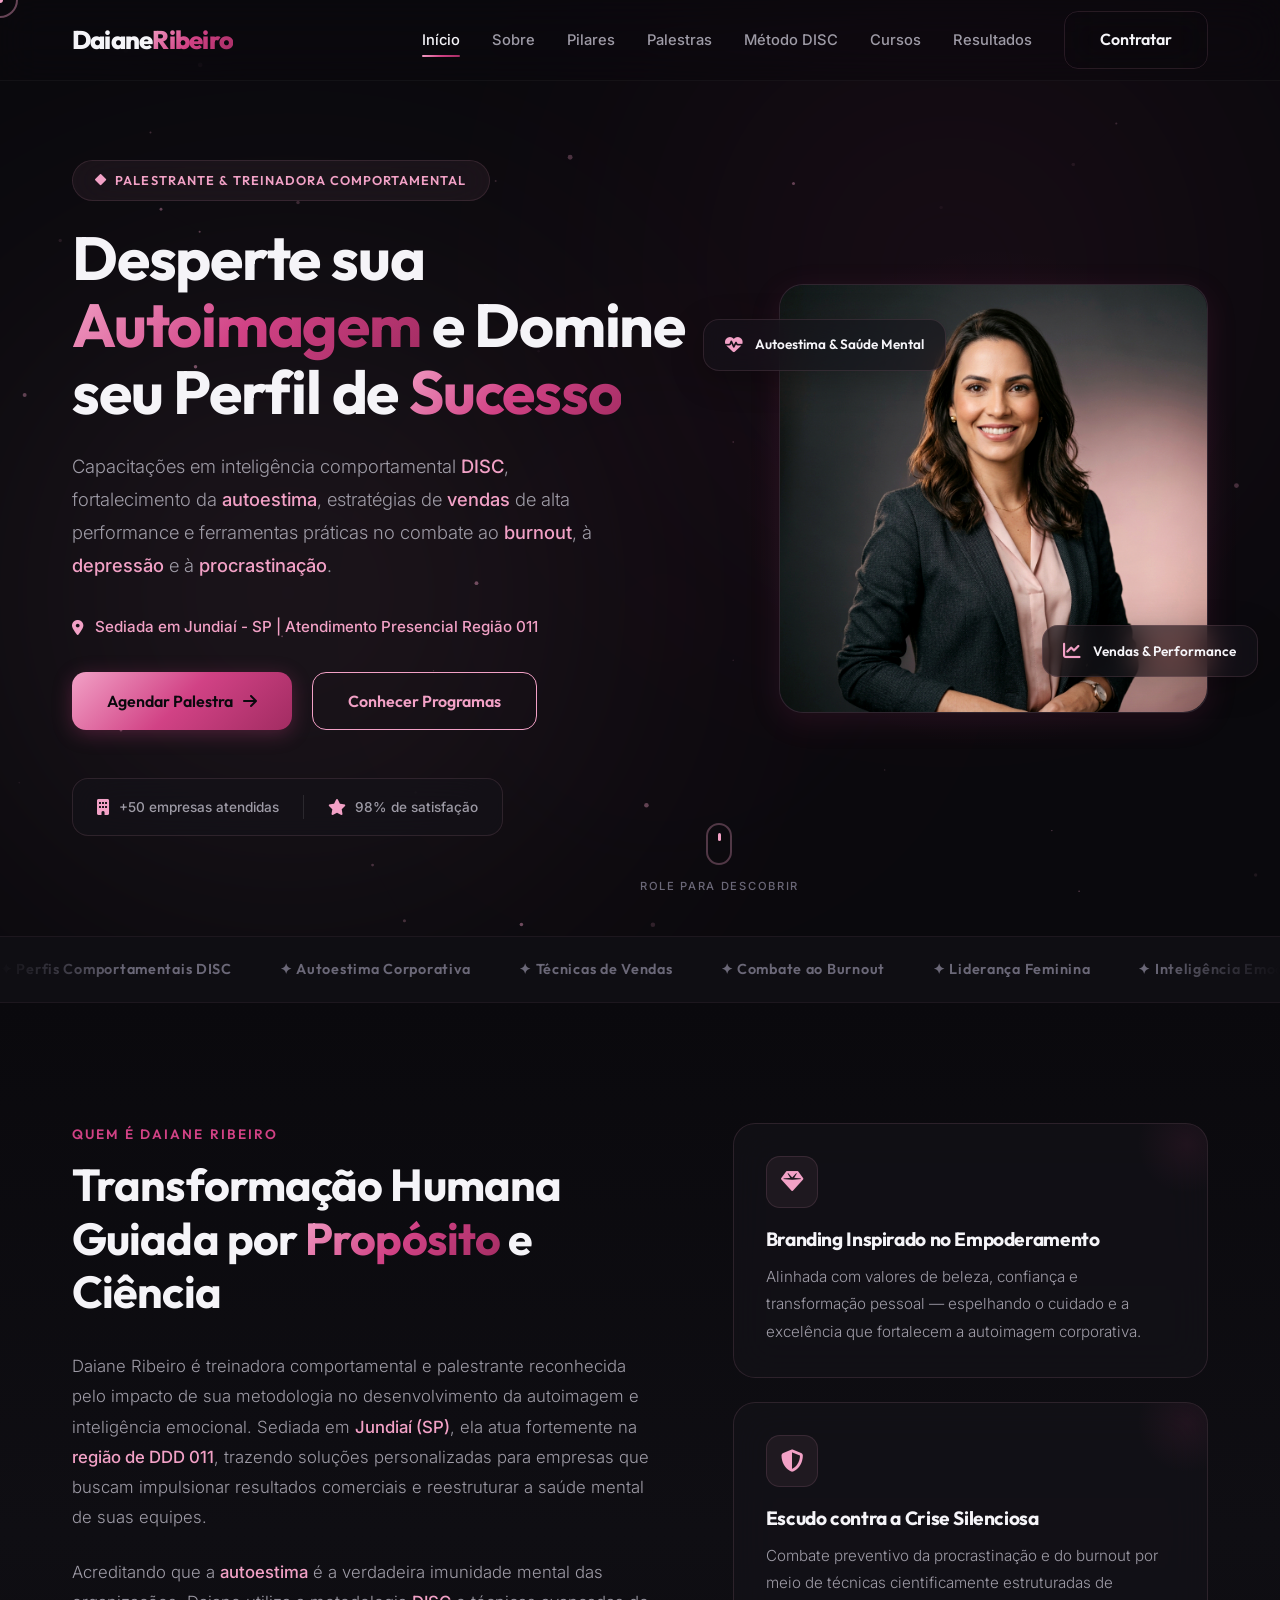
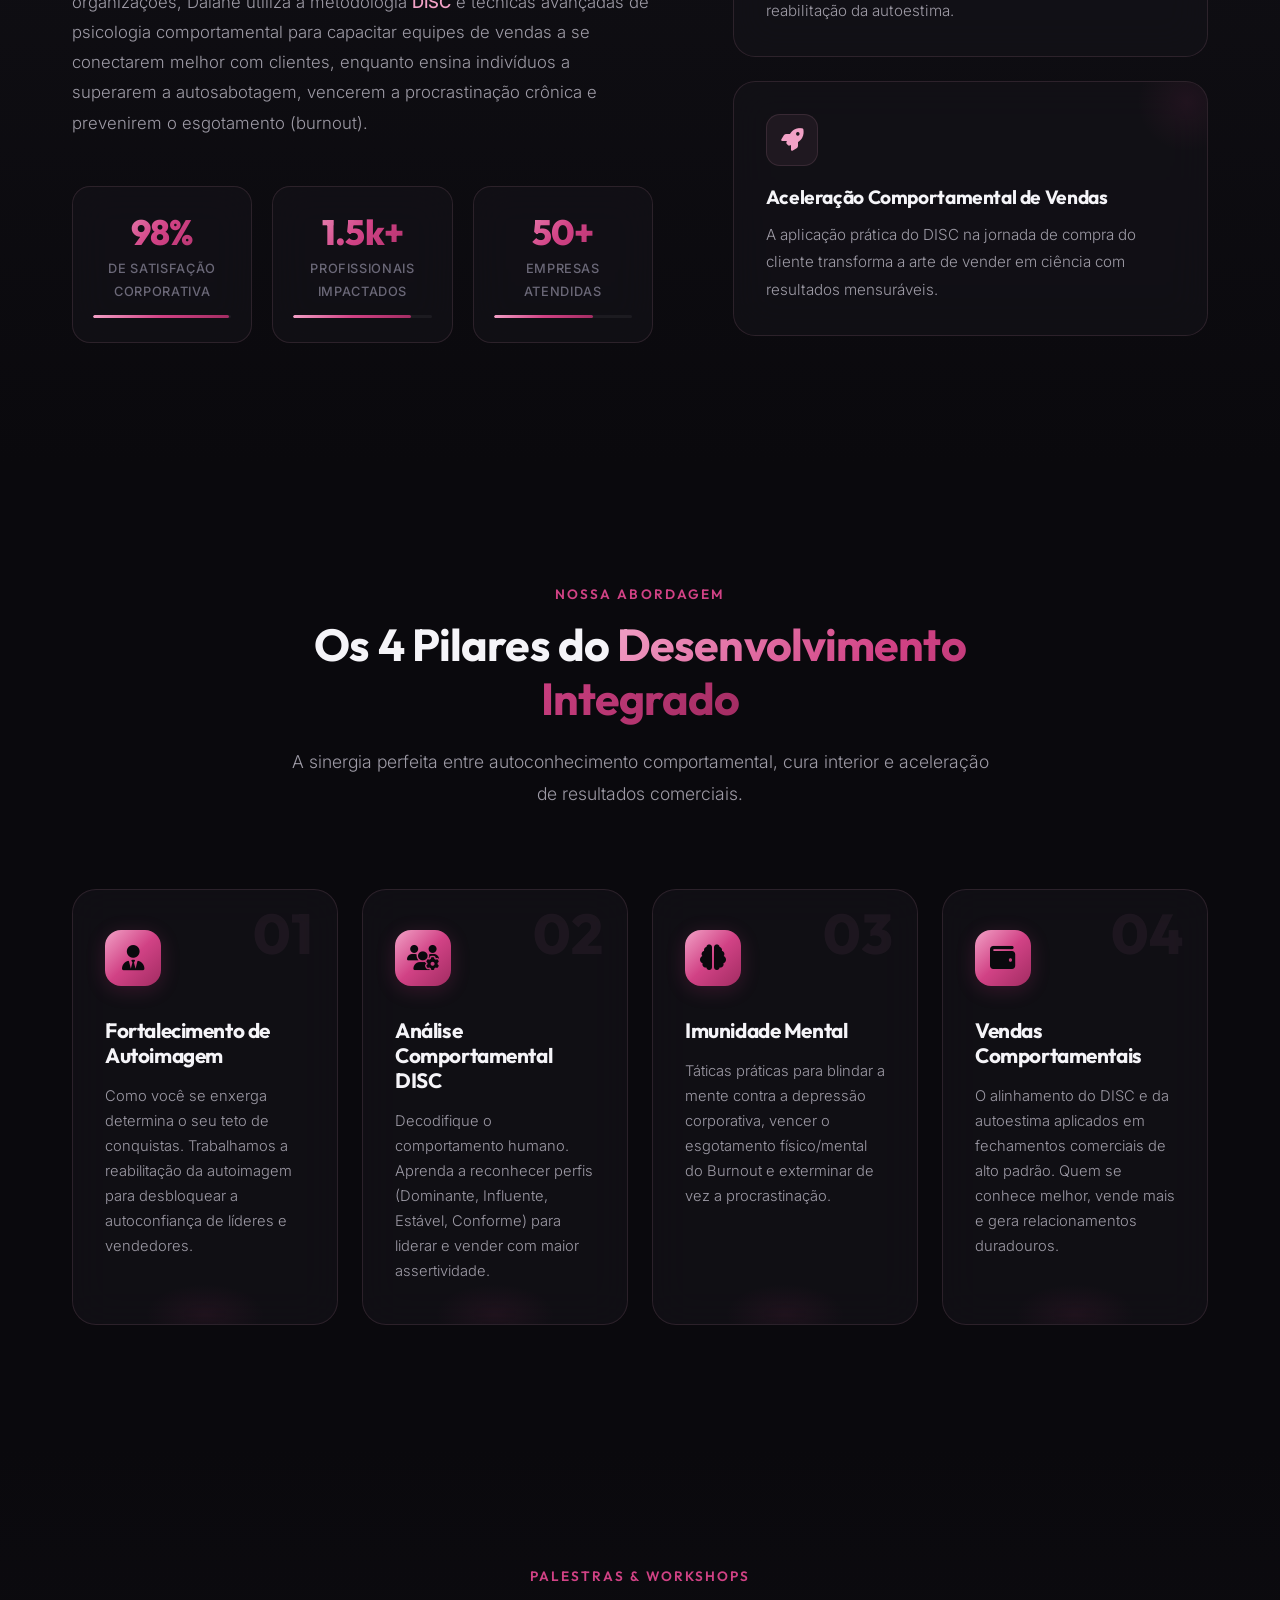
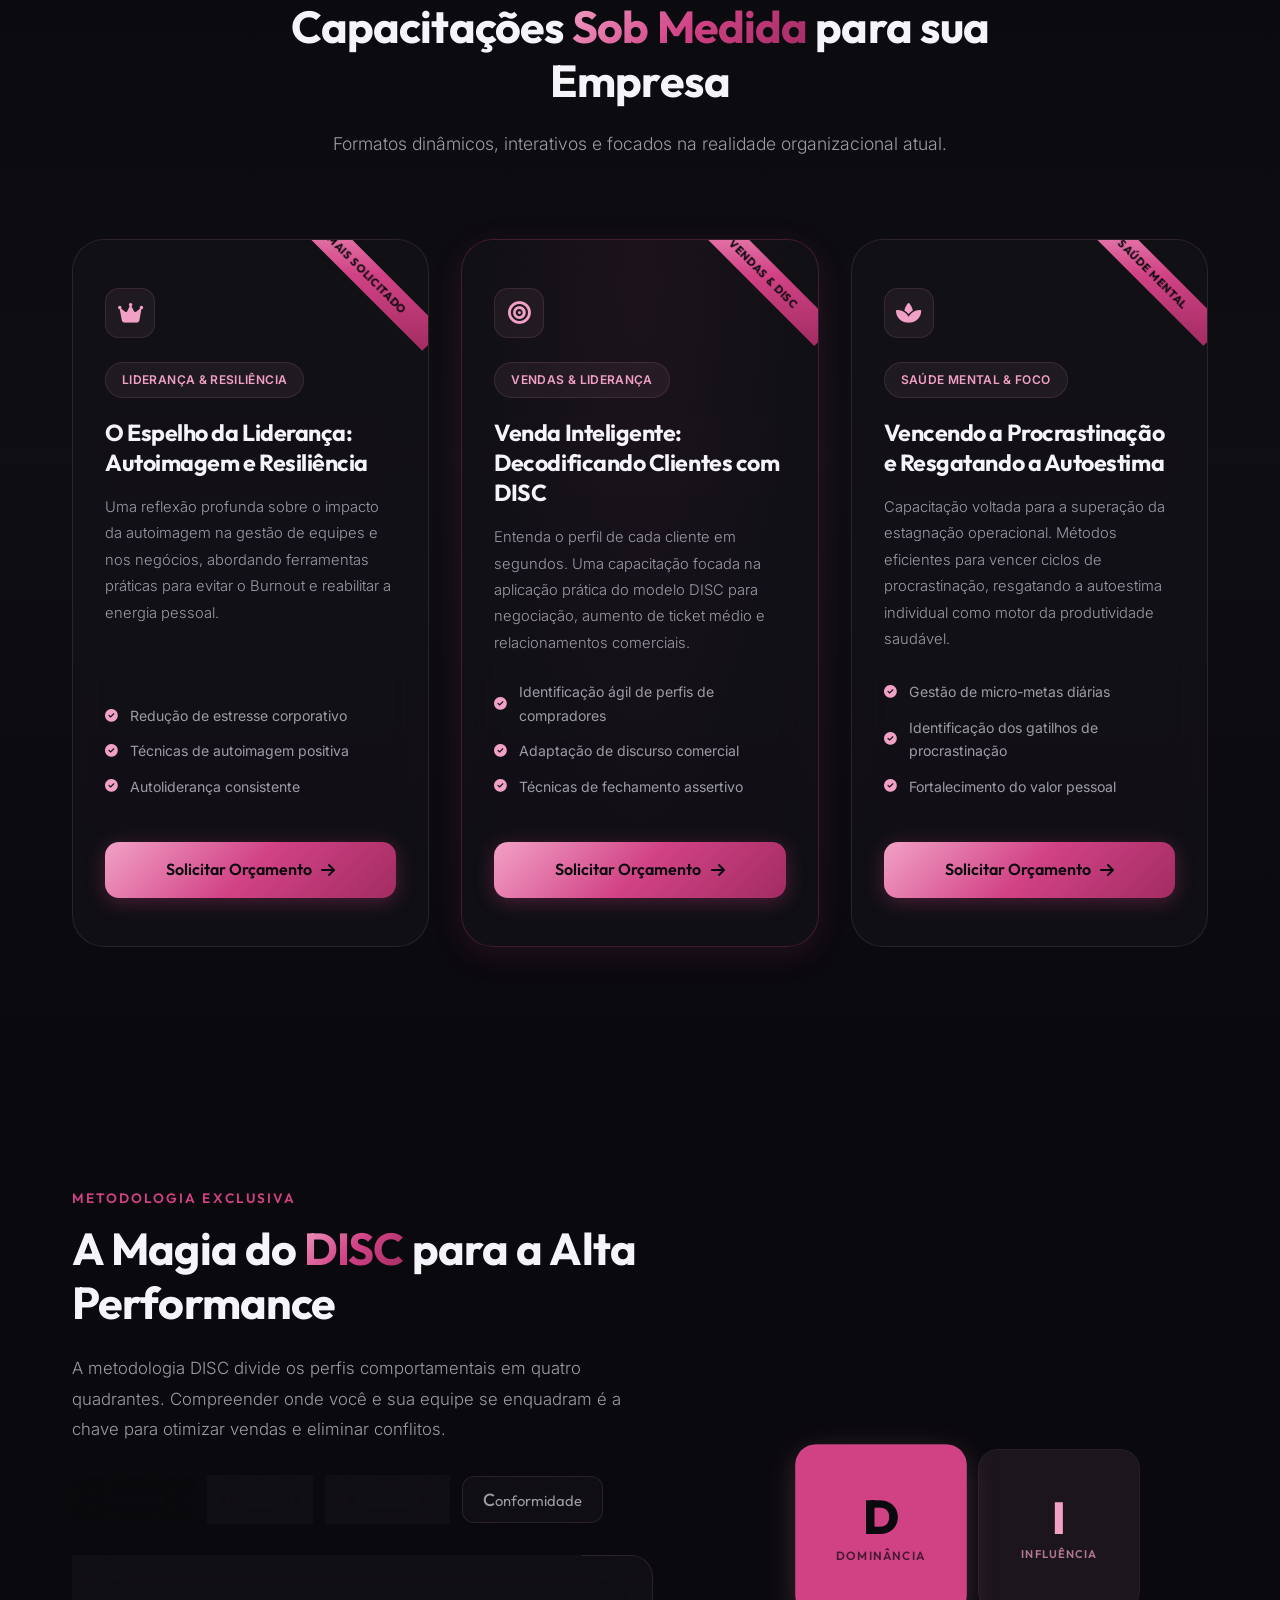
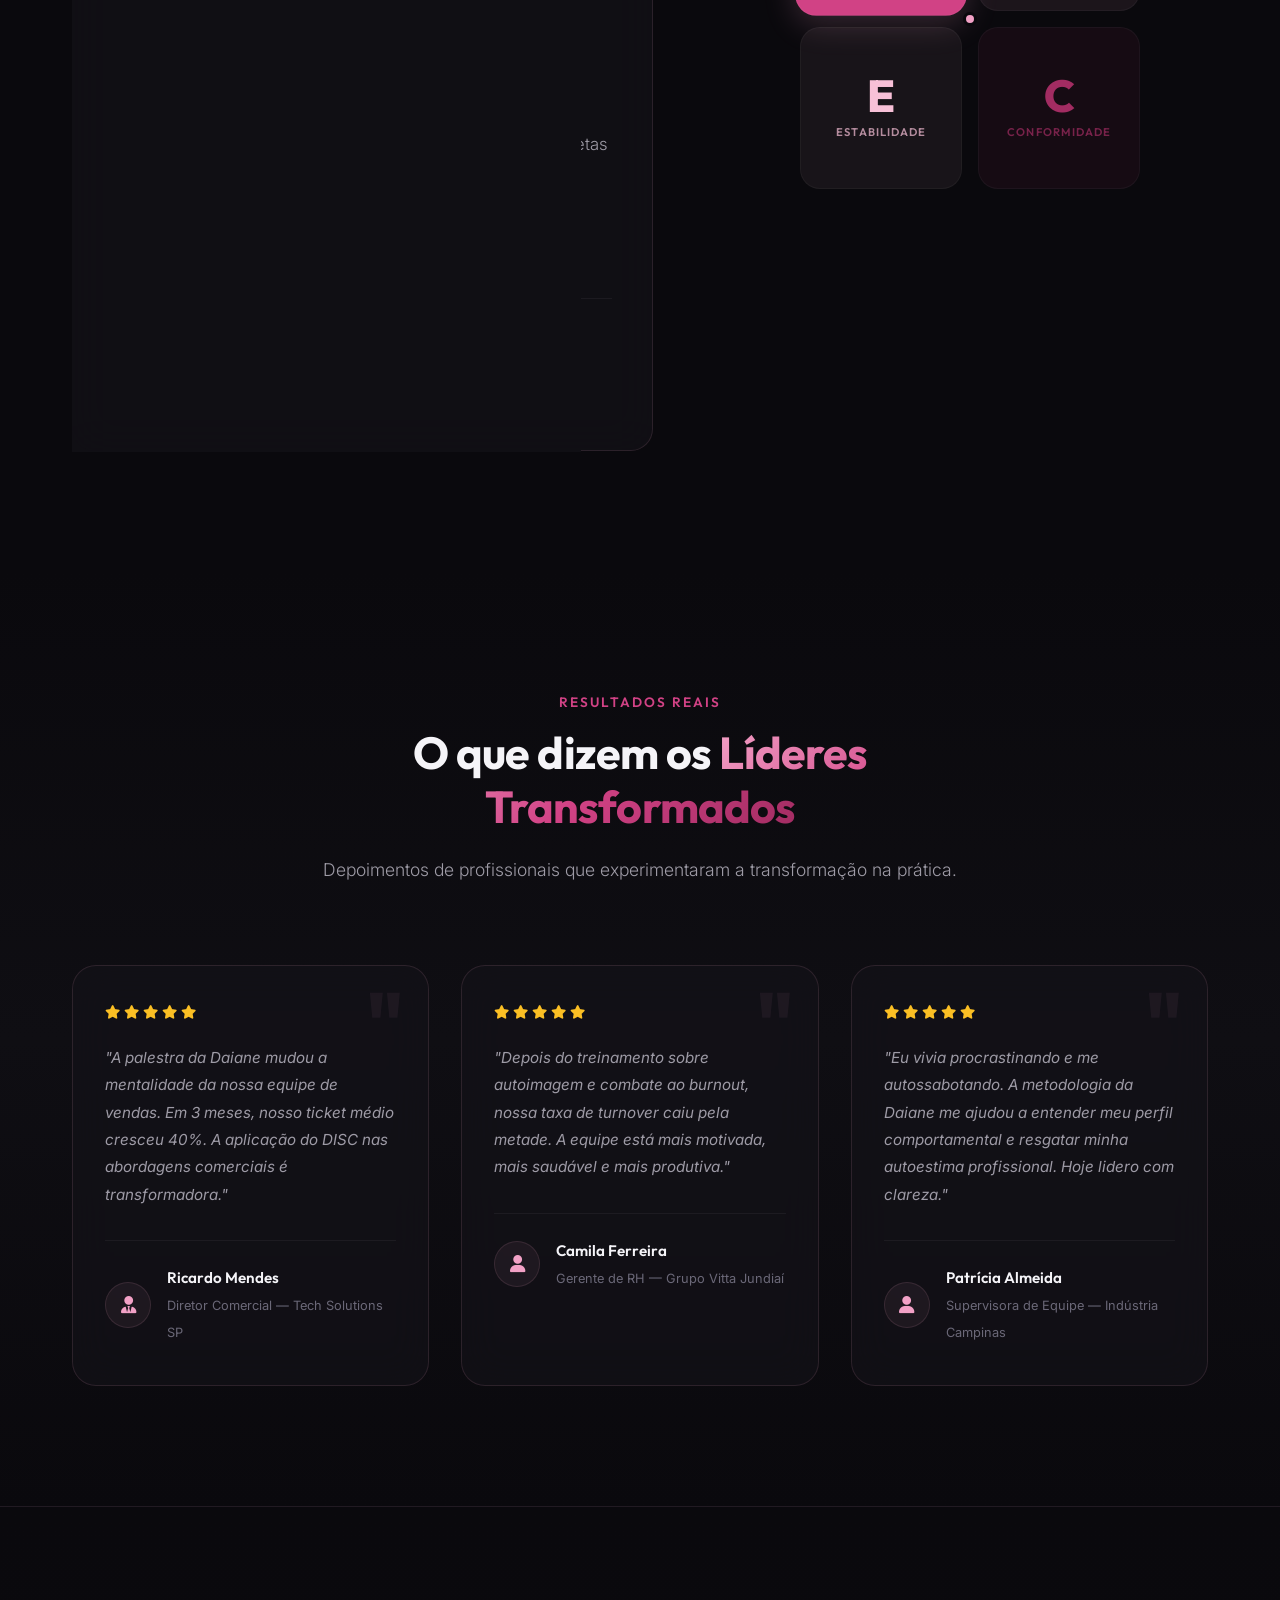
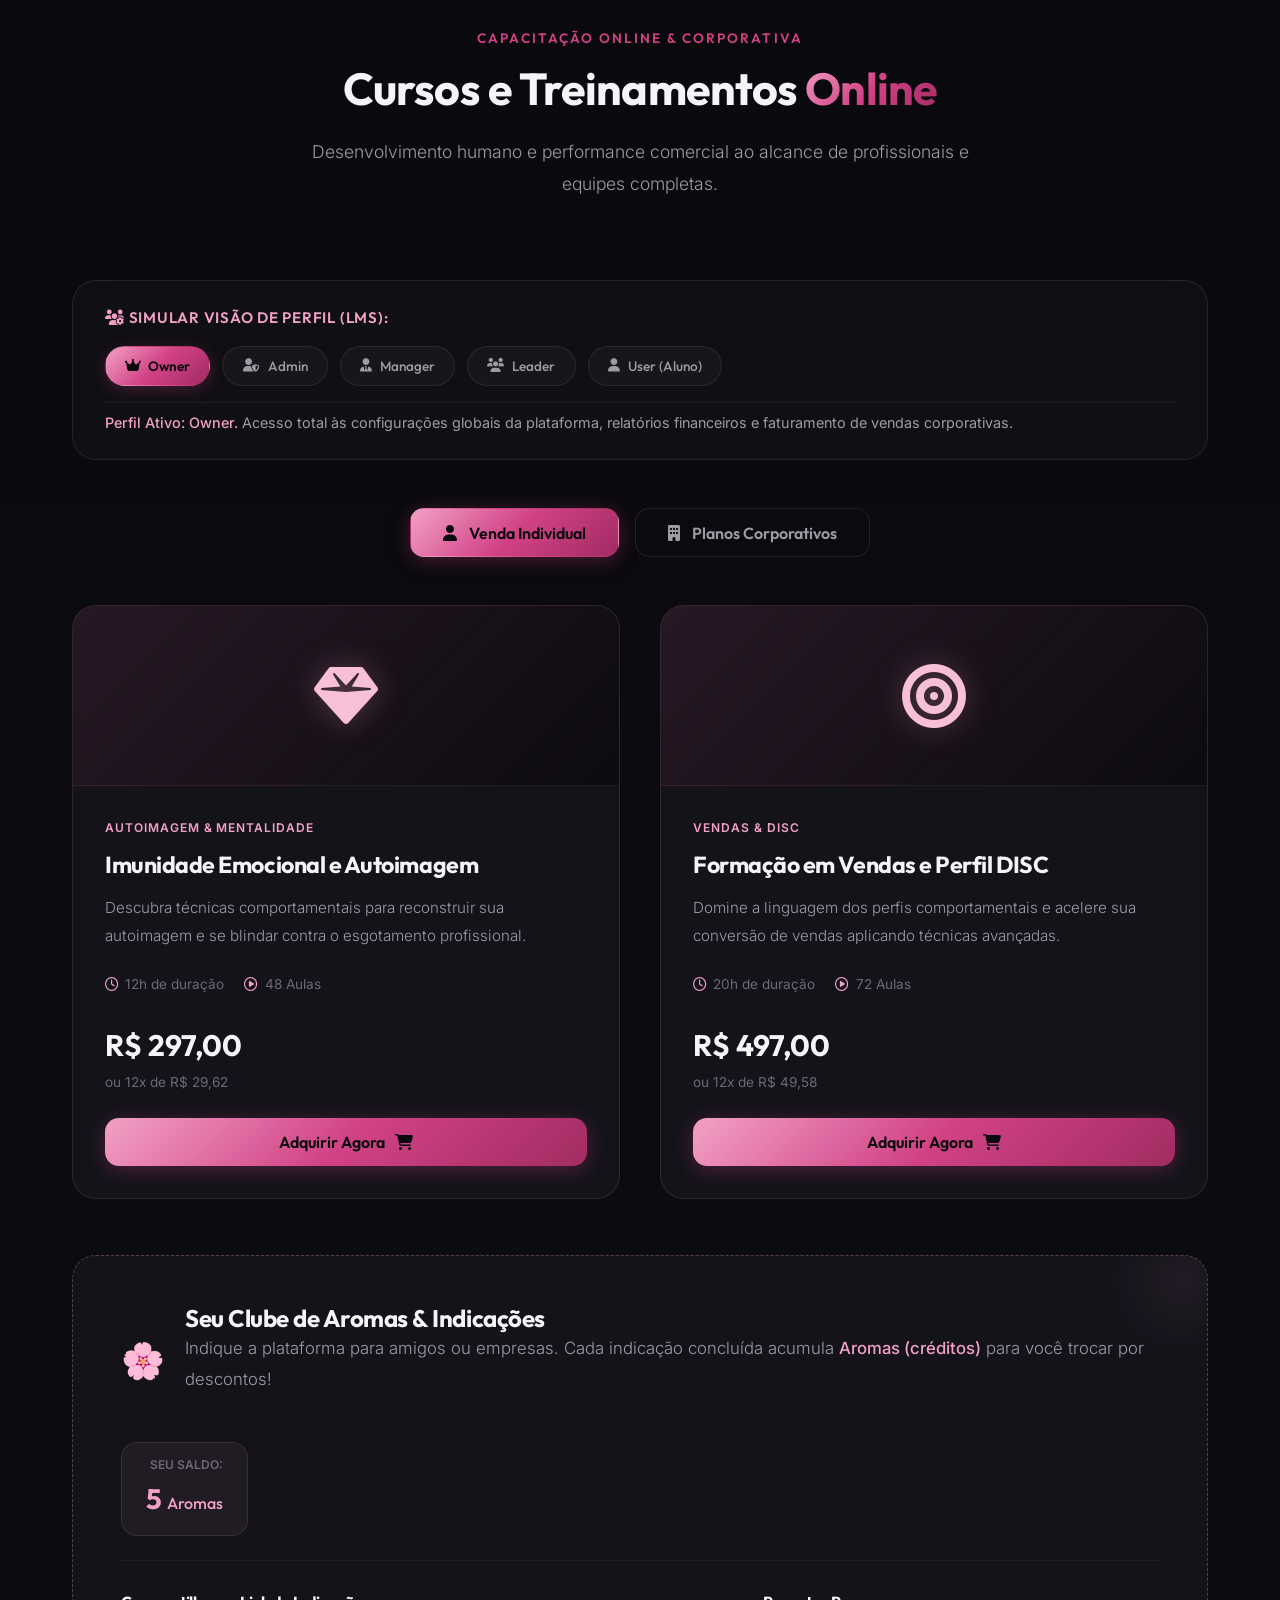
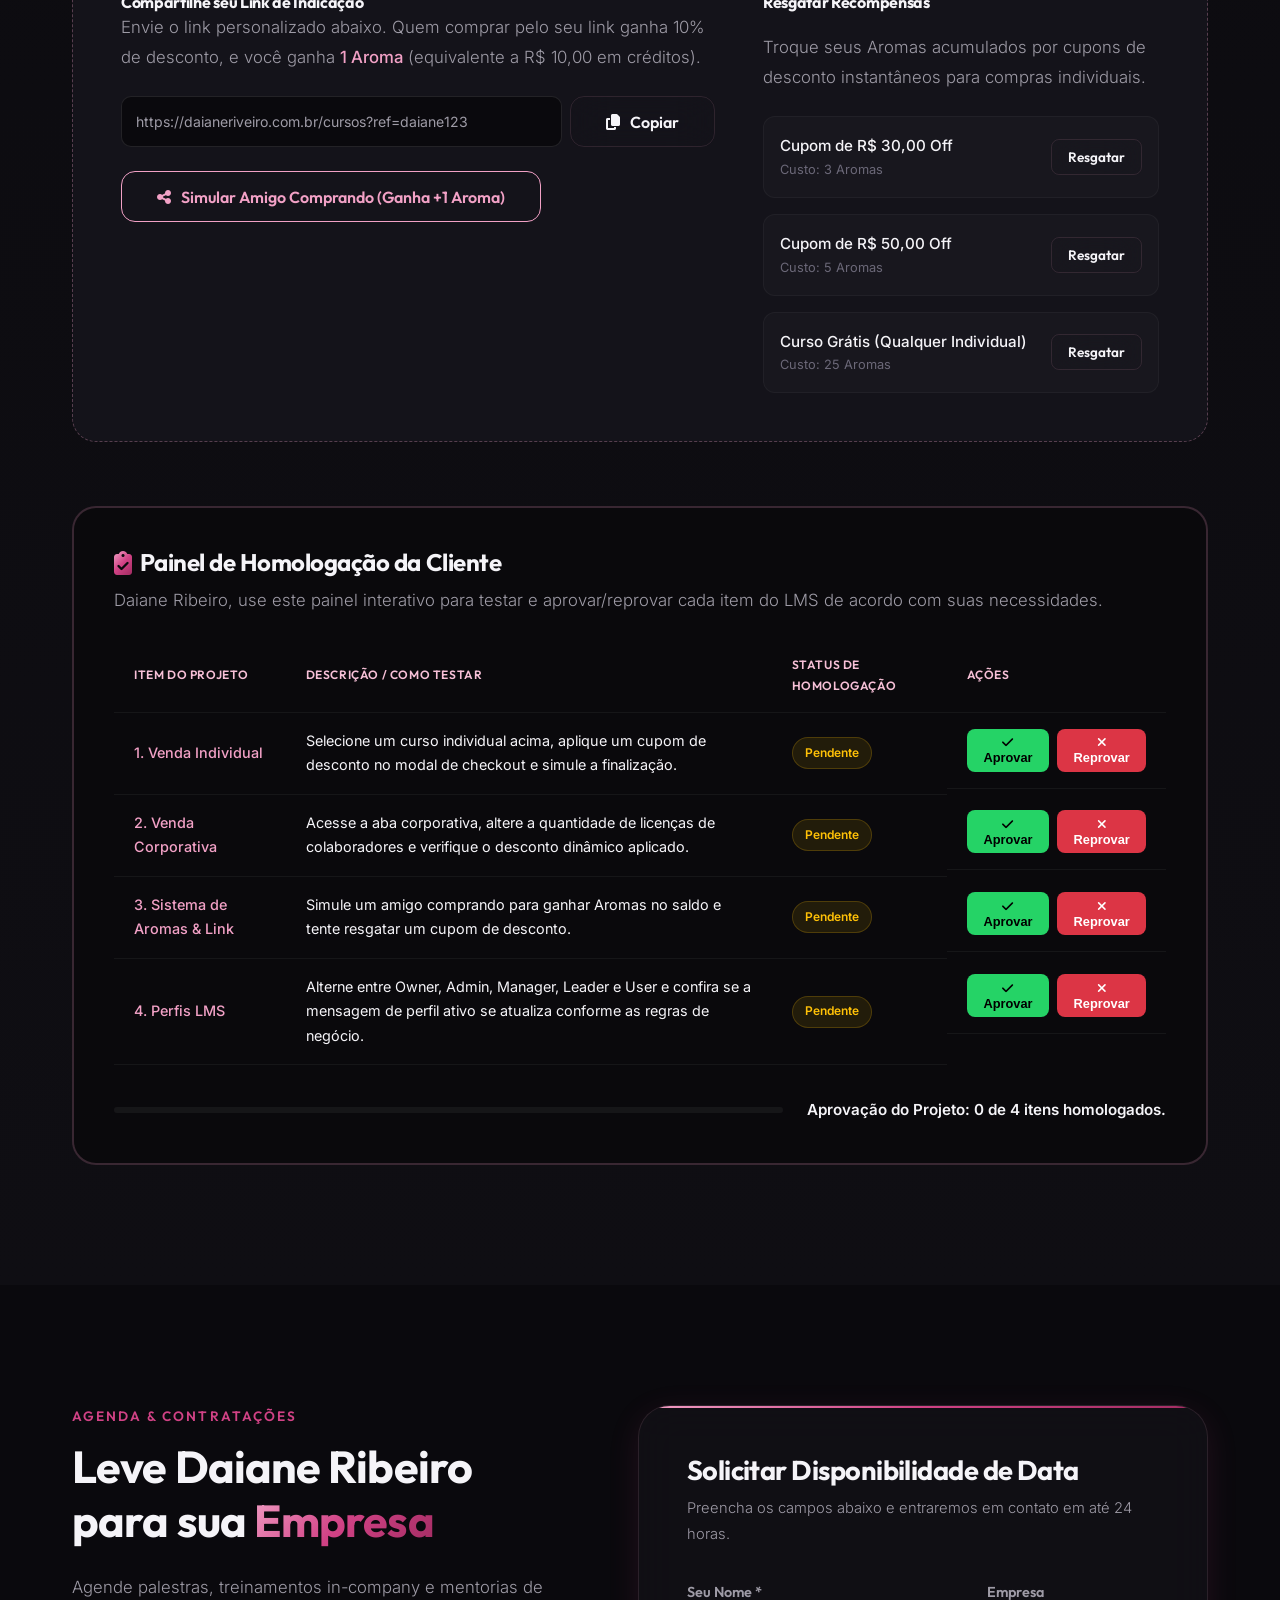
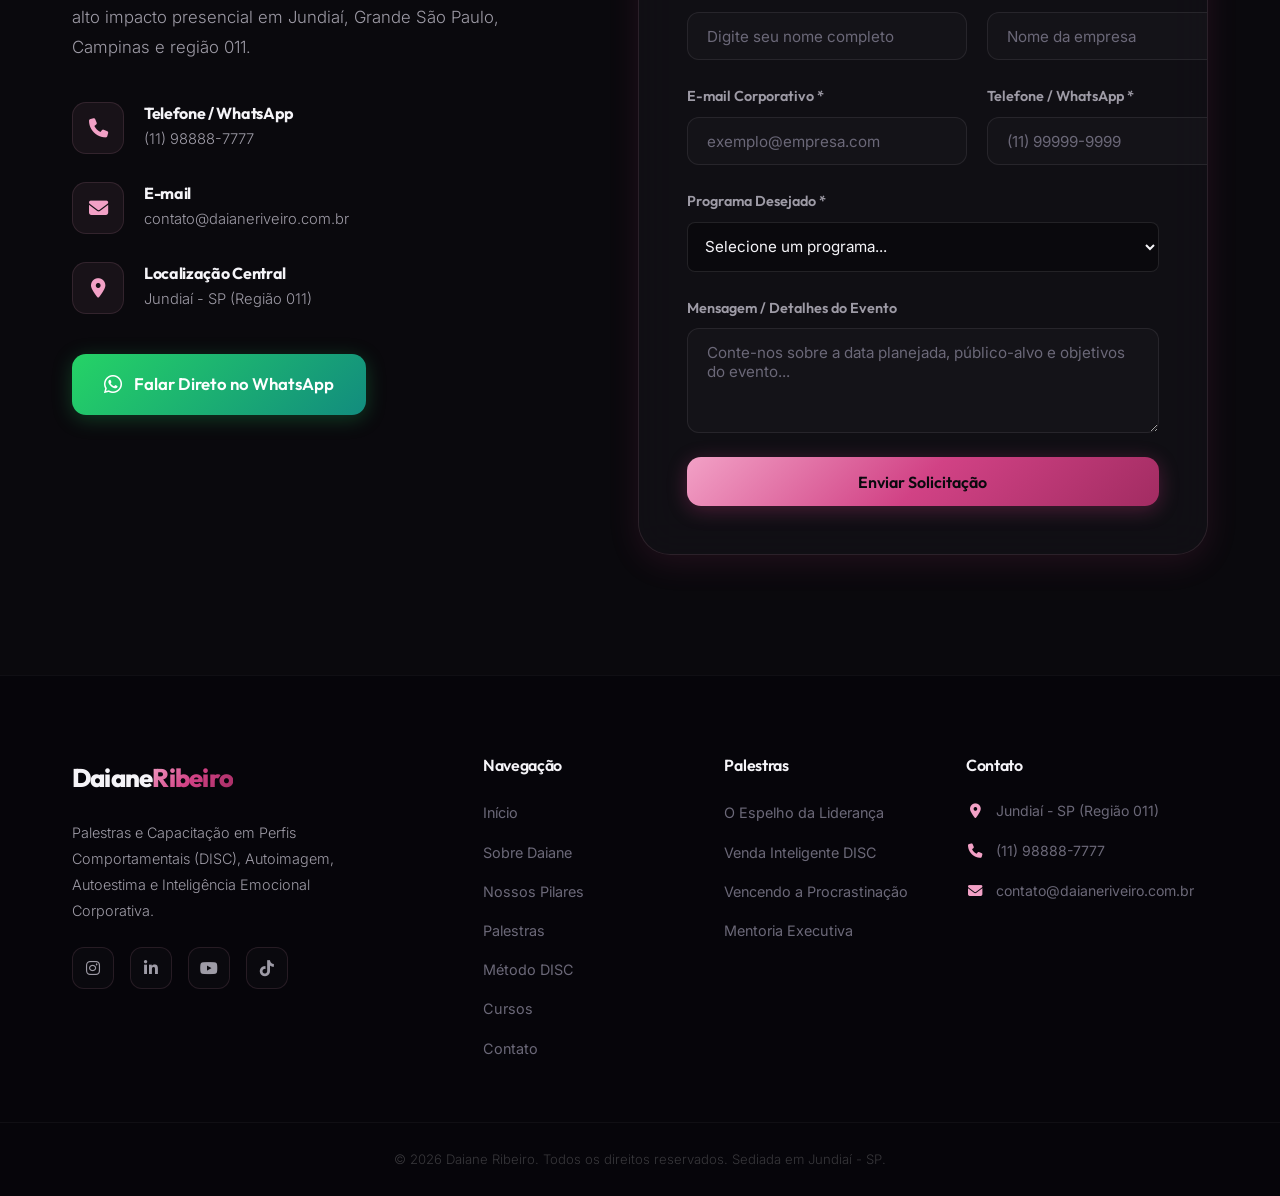
==== cursos/index.html @ fc137966 "[IA] feat: expor página de cursos na rota /cursos duplicando assets de renderização O quê: Criação d" ====
<!DOCTYPE html>
<html lang="pt-BR">
<head>
    <meta charset="UTF-8">
    <meta name="viewport" content="width=device-width, initial-scale=1.0">
    <title>Daiane Ribeiro | Palestras Corporativas, DISC & Desenvolvimento Humano</title>
    <meta name="description" content="Daiane Ribeiro — Palestrante e Treinadora Comportamental em Jundiaí (SP). Especialista em perfis DISC, autoimagem corporativa, técnicas de vendas e prevenção de Burnout. Região 011.">
    <meta name="keywords" content="palestrante corporativa, DISC, autoimagem, autoestima, burnout, vendas, Jundiaí, treinamento comportamental">
    <meta name="author" content="Daiane Ribeiro">
    <meta property="og:title" content="Daiane Ribeiro | Palestras Corporativas & Desenvolvimento Humano">
    <meta property="og:description" content="Transforme equipes com inteligência comportamental DISC, fortalecimento da autoimagem e estratégias contra Burnout.">
    <meta property="og:type" content="website">
    <meta property="og:image" content="palestrante_foto.png">
    <!-- Favicon -->
    <link rel="icon" type="image/svg+xml" href="data:image/svg+xml,<svg xmlns='http://www.w3.org/2000/svg' viewBox='0 0 100 100'><text y='.9em' font-size='90'>💎</text></svg>">
    <!-- Google Fonts -->
    <link rel="preconnect" href="https://fonts.googleapis.com">
    <link rel="preconnect" href="https://fonts.gstatic.com" crossorigin>
    <link href="https://fonts.googleapis.com/css2?family=Inter:wght@300;400;500;600&family=Outfit:wght@400;500;600;700;800&display=swap" rel="stylesheet">
    <!-- FontAwesome para ícones -->
    <link rel="stylesheet" href="https://cdnjs.cloudflare.com/ajax/libs/font-awesome/6.4.0/css/all.min.css">
    <link rel="stylesheet" href="style.css">
    <script src="script.js" defer></script>
</head>
<body>
    <!-- Cursor personalizado -->
    <div class="custom-cursor" id="customCursor"></div>
    <div class="custom-cursor-dot" id="customCursorDot"></div>

    <!-- Loader Elegante -->
    <div class="page-loader" id="pageLoader">
        <div class="loader-content">
            <div class="loader-logo">Daiane<span>Ribeiro</span></div>
            <div class="loader-bar"><div class="loader-bar-fill"></div></div>
        </div>
    </div>

    <!-- Barra de Navegação -->
    <header class="header" id="siteHeader">
        <div class="container nav-container">
            <a href="#" class="logo" aria-label="Página inicial">
                Daiane<span>Ribeiro</span>
            </a>
            <button class="mobile-nav-toggle" aria-label="Abrir menu" aria-expanded="false" id="navToggle">
                <span class="hamburger-line"></span>
                <span class="hamburger-line"></span>
                <span class="hamburger-line"></span>
            </button>
            <nav class="nav-menu" id="navMenu" aria-label="Navegação principal">
                <ul>
                    <li><a href="#inicio" class="nav-link active">Início</a></li>
                    <li><a href="#sobre" class="nav-link">Sobre</a></li>
                    <li><a href="#pilares" class="nav-link">Pilares</a></li>
                    <li><a href="#palestras" class="nav-link">Palestras</a></li>
                    <li><a href="#disc" class="nav-link">Método DISC</a></li>
                    <li><a href="#cursos" class="nav-link">Cursos</a></li>
                    <li><a href="#depoimentos" class="nav-link">Resultados</a></li>
                    <li><a href="#contato" class="btn btn-secondary nav-btn">Contratar</a></li>
                </ul>
            </nav>
        </div>
        <!-- Barra de progresso de scroll -->
        <div class="scroll-progress" id="scrollProgress"></div>
    </header>

    <main>
        <!-- Hero Section -->
        <section id="inicio" class="hero">
            <div class="container hero-container">
                <div class="hero-content" data-reveal="left">
                    <span class="badge">
                        <i class="fa-solid fa-diamond"></i>
                        Palestrante & Treinadora Comportamental
                    </span>
                    <h1>Desperte sua <span class="text-gradient">Autoimagem</span> e Domine seu Perfil de <span class="text-gradient">Sucesso</span></h1>
                    <p class="hero-description">
                        Capacitações em inteligência comportamental <strong>DISC</strong>, fortalecimento da <strong>autoestima</strong>, estratégias de <strong>vendas</strong> de alta performance e ferramentas práticas no combate ao <strong>burnout</strong>, à <strong>depressão</strong> e à <strong>procrastinação</strong>.
                    </p>
                    <div class="hero-location">
                        <i class="fa-solid fa-location-dot"></i>
                        <span>Sediada em Jundiaí - SP | Atendimento Presencial Região 011</span>
                    </div>
                    <div class="hero-actions">
                        <a href="#contato" class="btn btn-primary" id="heroCta">
                            <span>Agendar Palestra</span>
                            <i class="fa-solid fa-arrow-right"></i>
                        </a>
                        <a href="#palestras" class="btn btn-outline">Conhecer Programas</a>
                    </div>
                    <!-- Indicadores de credibilidade -->
                    <div class="hero-trust">
                        <div class="trust-item">
                            <i class="fa-solid fa-building"></i>
                            <span>+50 empresas atendidas</span>
                        </div>
                        <div class="trust-divider"></div>
                        <div class="trust-item">
                            <i class="fa-solid fa-star"></i>
                            <span>98% de satisfação</span>
                        </div>
                    </div>
                </div>
                <div class="hero-image-container" data-reveal="right">
                    <div class="image-wrapper">
                        <img src="palestrante_foto.png" alt="Daiane Ribeiro - Palestrante Profissional e Treinadora Comportamental" class="hero-img" width="500" height="500">
                        <div class="image-glow"></div>
                        <div class="floating-badge badge-top">
                            <i class="fa-solid fa-heart-pulse"></i>
                            <span>Autoestima & Saúde Mental</span>
                        </div>
                        <div class="floating-badge badge-bottom">
                            <i class="fa-solid fa-chart-line"></i>
                            <span>Vendas & Performance</span>
                        </div>
                    </div>
                </div>
            </div>
            <!-- Formas de fundo decorativas -->
            <div class="hero-bg-shapes" aria-hidden="true">
                <div class="shape shape-1"></div>
                <div class="shape shape-2"></div>
                <div class="shape shape-3"></div>
            </div>
            <!-- Partículas flutuantes -->
            <canvas id="heroParticles" class="hero-particles" aria-hidden="true"></canvas>
            <!-- Indicador de scroll -->
            <div class="scroll-indicator" aria-hidden="true">
                <div class="scroll-mouse">
                    <div class="scroll-wheel"></div>
                </div>
                <span>Role para descobrir</span>
            </div>
        </section>

        <!-- Barra de Marcas / Social Proof -->
        <section class="trust-bar" aria-label="Áreas de atuação">
            <div class="trust-bar-inner">
                <div class="trust-marquee">
                    <span>✦ Perfis Comportamentais DISC</span>
                    <span>✦ Autoestima Corporativa</span>
                    <span>✦ Técnicas de Vendas</span>
                    <span>✦ Combate ao Burnout</span>
                    <span>✦ Liderança Feminina</span>
                    <span>✦ Inteligência Emocional</span>
                    <span>✦ Prevenção da Procrastinação</span>
                    <span>✦ Desenvolvimento Humano</span>
                    <span>✦ Perfis Comportamentais DISC</span>
                    <span>✦ Autoestima Corporativa</span>
                    <span>✦ Técnicas de Vendas</span>
                    <span>✦ Combate ao Burnout</span>
                    <span>✦ Liderança Feminina</span>
                    <span>✦ Inteligência Emocional</span>
                    <span>✦ Prevenção da Procrastinação</span>
                    <span>✦ Desenvolvimento Humano</span>
                </div>
            </div>
        </section>

        <!-- Seção Sobre Daiane Ribeiro -->
        <section id="sobre" class="about">
            <div class="container about-container">
                <div class="about-info" data-reveal="left">
                    <span class="section-subtitle">Quem é Daiane Ribeiro</span>
                    <h2>Transformação Humana Guiada por <span class="text-gradient">Propósito</span> e Ciência</h2>
                    <p>
                        Daiane Ribeiro é treinadora comportamental e palestrante reconhecida pelo impacto de sua metodologia no desenvolvimento da autoimagem e inteligência emocional. Sediada em <strong>Jundiaí (SP)</strong>, ela atua fortemente na <strong>região de DDD 011</strong>, trazendo soluções personalizadas para empresas que buscam impulsionar resultados comerciais e reestruturar a saúde mental de suas equipes.
                    </p>
                    <p>
                        Acreditando que a <strong>autoestima</strong> é a verdadeira imunidade mental das organizações, Daiane utiliza a metodologia <strong>DISC</strong> e técnicas avançadas de psicologia comportamental para capacitar equipes de vendas a se conectarem melhor com clientes, enquanto ensina indivíduos a superarem a autosabotagem, vencerem a procrastinação crônica e prevenirem o esgotamento (burnout).
                    </p>
                    <div class="about-stats">
                        <div class="stat-card" data-reveal="up">
                            <h3 class="stat-number" data-target="98">0</h3>
                            <p class="stat-label">De Satisfação Corporativa</p>
                            <div class="stat-bar"><div class="stat-bar-fill" style="--fill-width: 98%"></div></div>
                        </div>
                        <div class="stat-card" data-reveal="up">
                            <h3 class="stat-number" data-target="1500">0</h3>
                            <p class="stat-label">Profissionais Impactados</p>
                            <div class="stat-bar"><div class="stat-bar-fill" style="--fill-width: 85%"></div></div>
                        </div>
                        <div class="stat-card" data-reveal="up">
                            <h3 class="stat-number" data-target="50">0</h3>
                            <p class="stat-label">Empresas Atendidas</p>
                            <div class="stat-bar"><div class="stat-bar-fill" style="--fill-width: 72%"></div></div>
                        </div>
                    </div>
                </div>
                <div class="about-highlights" data-reveal="right">
                    <div class="highlight-box">
                        <div class="highlight-icon"><i class="fa-solid fa-gem"></i></div>
                        <h4>Branding Inspirado no Empoderamento</h4>
                        <p>Alinhada com valores de beleza, confiança e transformação pessoal — espelhando o cuidado e a excelência que fortalecem a autoimagem corporativa.</p>
                        <div class="highlight-glow"></div>
                    </div>
                    <div class="highlight-box">
                        <div class="highlight-icon"><i class="fa-solid fa-shield-halved"></i></div>
                        <h4>Escudo contra a Crise Silenciosa</h4>
                        <p>Combate preventivo da procrastinação e do burnout por meio de técnicas cientificamente estruturadas de reabilitação da autoestima.</p>
                        <div class="highlight-glow"></div>
                    </div>
                    <div class="highlight-box">
                        <div class="highlight-icon"><i class="fa-solid fa-rocket"></i></div>
                        <h4>Aceleração Comportamental de Vendas</h4>
                        <p>A aplicação prática do DISC na jornada de compra do cliente transforma a arte de vender em ciência com resultados mensuráveis.</p>
                        <div class="highlight-glow"></div>
                    </div>
                </div>
            </div>
        </section>

        <!-- Pilares de Transformação -->
        <section id="pilares" class="features">
            <div class="container">
                <div class="section-header" data-reveal="up">
                    <span class="section-subtitle">Nossa Abordagem</span>
                    <h2>Os 4 Pilares do <span class="text-gradient">Desenvolvimento Integrado</span></h2>
                    <p>A sinergia perfeita entre autoconhecimento comportamental, cura interior e aceleração de resultados comerciais.</p>
                </div>
                <div class="features-grid">
                    <div class="feature-card" data-reveal="up" data-delay="0">
                        <div class="feature-number">01</div>
                        <div class="feature-icon"><i class="fa-solid fa-user-tie"></i></div>
                        <h3>Fortalecimento de Autoimagem</h3>
                        <p>Como você se enxerga determina o seu teto de conquistas. Trabalhamos a reabilitação da autoimagem para desbloquear a autoconfiança de líderes e vendedores.</p>
                        <div class="feature-card-glow"></div>
                    </div>
                    <div class="feature-card" data-reveal="up" data-delay="100">
                        <div class="feature-number">02</div>
                        <div class="feature-icon"><i class="fa-solid fa-users-gear"></i></div>
                        <h3>Análise Comportamental DISC</h3>
                        <p>Decodifique o comportamento humano. Aprenda a reconhecer perfis (Dominante, Influente, Estável, Conforme) para liderar e vender com maior assertividade.</p>
                        <div class="feature-card-glow"></div>
                    </div>
                    <div class="feature-card" data-reveal="up" data-delay="200">
                        <div class="feature-number">03</div>
                        <div class="feature-icon"><i class="fa-solid fa-brain"></i></div>
                        <h3>Imunidade Mental</h3>
                        <p>Táticas práticas para blindar a mente contra a depressão corporativa, vencer o esgotamento físico/mental do Burnout e exterminar de vez a procrastinação.</p>
                        <div class="feature-card-glow"></div>
                    </div>
                    <div class="feature-card" data-reveal="up" data-delay="300">
                        <div class="feature-number">04</div>
                        <div class="feature-icon"><i class="fa-solid fa-wallet"></i></div>
                        <h3>Vendas Comportamentais</h3>
                        <p>O alinhamento do DISC e da autoestima aplicados em fechamentos comerciais de alto padrão. Quem se conhece melhor, vende mais e gera relacionamentos duradouros.</p>
                        <div class="feature-card-glow"></div>
                    </div>
                </div>
            </div>
        </section>

        <!-- Portfólio de Palestras -->
        <section id="palestras" class="programs">
            <div class="container">
                <div class="section-header" data-reveal="up">
                    <span class="section-subtitle">Palestras & Workshops</span>
                    <h2>Capacitações <span class="text-gradient">Sob Medida</span> para sua Empresa</h2>
                    <p>Formatos dinâmicos, interativos e focados na realidade organizacional atual.</p>
                </div>
                <div class="programs-grid">
                    <!-- Palestra 1 -->
                    <div class="program-card" data-reveal="up" data-delay="0">
                        <div class="program-ribbon">Mais Solicitado</div>
                        <div class="program-content">
                            <div class="program-icon"><i class="fa-solid fa-crown"></i></div>
                            <span class="program-tag">Liderança & Resiliência</span>
                            <h3>O Espelho da Liderança: Autoimagem e Resiliência</h3>
                            <p>Uma reflexão profunda sobre o impacto da autoimagem na gestão de equipes e nos negócios, abordando ferramentas práticas para evitar o Burnout e reabilitar a energia pessoal.</p>
                            <ul class="program-benefits">
                                <li><i class="fa-solid fa-check-circle"></i> Redução de estresse corporativo</li>
                                <li><i class="fa-solid fa-check-circle"></i> Técnicas de autoimagem positiva</li>
                                <li><i class="fa-solid fa-check-circle"></i> Autoliderança consistente</li>
                            </ul>
                            <a href="#contato" class="btn btn-primary btn-full">Solicitar Orçamento <i class="fa-solid fa-arrow-right"></i></a>
                        </div>
                    </div>
                    <!-- Palestra 2 -->
                    <div class="program-card featured" data-reveal="up" data-delay="150">
                        <div class="program-ribbon">Vendas & DISC</div>
                        <div class="program-content">
                            <div class="program-icon"><i class="fa-solid fa-bullseye"></i></div>
                            <span class="program-tag">Vendas & Liderança</span>
                            <h3>Venda Inteligente: Decodificando Clientes com DISC</h3>
                            <p>Entenda o perfil de cada cliente em segundos. Uma capacitação focada na aplicação prática do modelo DISC para negociação, aumento de ticket médio e relacionamentos comerciais.</p>
                            <ul class="program-benefits">
                                <li><i class="fa-solid fa-check-circle"></i> Identificação ágil de perfis de compradores</li>
                                <li><i class="fa-solid fa-check-circle"></i> Adaptação de discurso comercial</li>
                                <li><i class="fa-solid fa-check-circle"></i> Técnicas de fechamento assertivo</li>
                            </ul>
                            <a href="#contato" class="btn btn-primary btn-full">Solicitar Orçamento <i class="fa-solid fa-arrow-right"></i></a>
                        </div>
                    </div>
                    <!-- Palestra 3 -->
                    <div class="program-card" data-reveal="up" data-delay="300">
                        <div class="program-ribbon">Saúde Mental</div>
                        <div class="program-content">
                            <div class="program-icon"><i class="fa-solid fa-spa"></i></div>
                            <span class="program-tag">Saúde Mental & Foco</span>
                            <h3>Vencendo a Procrastinação e Resgatando a Autoestima</h3>
                            <p>Capacitação voltada para a superação da estagnação operacional. Métodos eficientes para vencer ciclos de procrastinação, resgatando a autoestima individual como motor da produtividade saudável.</p>
                            <ul class="program-benefits">
                                <li><i class="fa-solid fa-check-circle"></i> Gestão de micro-metas diárias</li>
                                <li><i class="fa-solid fa-check-circle"></i> Identificação dos gatilhos de procrastinação</li>
                                <li><i class="fa-solid fa-check-circle"></i> Fortalecimento do valor pessoal</li>
                            </ul>
                            <a href="#contato" class="btn btn-primary btn-full">Solicitar Orçamento <i class="fa-solid fa-arrow-right"></i></a>
                        </div>
                    </div>
                </div>
            </div>
        </section>

        <!-- Seção sobre Perfil DISC Interativa -->
        <section id="disc" class="disc-section">
            <div class="container disc-container">
                <div class="disc-info" data-reveal="left">
                    <span class="section-subtitle">Metodologia Exclusiva</span>
                    <h2>A Magia do <span class="text-gradient">DISC</span> para a Alta Performance</h2>
                    <p>
                        A metodologia DISC divide os perfis comportamentais em quatro quadrantes. Compreender onde você e sua equipe se enquadram é a chave para otimizar vendas e eliminar conflitos.
                    </p>
                    <div class="disc-selector">
                        <button class="disc-btn active" data-disc="d" aria-label="Perfil Dominância">
                            <strong>D</strong>ominância
                        </button>
                        <button class="disc-btn" data-disc="i" aria-label="Perfil Influência">
                            <strong>I</strong>nfluência
                        </button>
                        <button class="disc-btn" data-disc="s" aria-label="Perfil Estabilidade">
                            <strong>E</strong>stabilidade
                        </button>
                        <button class="disc-btn" data-disc="c" aria-label="Perfil Conformidade">
                            <strong>C</strong>onformidade
                        </button>
                    </div>
                    <div class="disc-content-box" id="discContent">
                        <div class="disc-profile-icon" id="discIcon"><i class="fa-solid fa-bolt"></i></div>
                        <h4 id="discTitle">Dominância (Resultados e Ação)</h4>
                        <p id="discText">Pessoas com perfil Dominante são focadas em resultados, competitivas e motivadas por desafios. Em vendas, são diretas e decididas. Sob estresse, tendem a ficar impacientes. Compreender o perfil D ajuda a acelerar negociações objetivas.</p>
                        <div class="disc-tips">
                            <h5><i class="fa-solid fa-lightbulb"></i> Dica para lidar:</h5>
                            <p id="discTip">Seja objetivo, vá direto ao ponto, foque em números, resultados e dê autonomia de escolha.</p>
                        </div>
                    </div>
                </div>
                <div class="disc-visual" data-reveal="right">
                    <div class="disc-matrix">
                        <div class="matrix-quad quad-d active" data-disc="d">
                            <span class="quad-letter">D</span>
                            <span class="quad-label">Dominância</span>
                        </div>
                        <div class="matrix-quad quad-i" data-disc="i">
                            <span class="quad-letter">I</span>
                            <span class="quad-label">Influência</span>
                        </div>
                        <div class="matrix-quad quad-s" data-disc="s">
                            <span class="quad-letter">E</span>
                            <span class="quad-label">Estabilidade</span>
                        </div>
                        <div class="matrix-quad quad-c" data-disc="c">
                            <span class="quad-letter">C</span>
                            <span class="quad-label">Conformidade</span>
                        </div>
                        <div class="matrix-center-dot"></div>
                    </div>
                </div>
            </div>
        </section>

        <!-- Depoimentos / Social Proof -->
        <section id="depoimentos" class="testimonials">
            <div class="container">
                <div class="section-header" data-reveal="up">
                    <span class="section-subtitle">Resultados Reais</span>
                    <h2>O que dizem os <span class="text-gradient">Líderes Transformados</span></h2>
                    <p>Depoimentos de profissionais que experimentaram a transformação na prática.</p>
                </div>
                <div class="testimonials-grid">
                    <div class="testimonial-card" data-reveal="up" data-delay="0">
                        <div class="testimonial-stars">
                            <i class="fa-solid fa-star"></i><i class="fa-solid fa-star"></i><i class="fa-solid fa-star"></i><i class="fa-solid fa-star"></i><i class="fa-solid fa-star"></i>
                        </div>
                        <blockquote>
                            "A palestra da Daiane mudou a mentalidade da nossa equipe de vendas. Em 3 meses, nosso ticket médio cresceu 40%. A aplicação do DISC nas abordagens comerciais é transformadora."
                        </blockquote>
                        <div class="testimonial-author">
                            <div class="author-avatar"><i class="fa-solid fa-user-tie"></i></div>
                            <div>
                                <strong>Ricardo Mendes</strong>
                                <span>Diretor Comercial — Tech Solutions SP</span>
                            </div>
                        </div>
                    </div>
                    <div class="testimonial-card" data-reveal="up" data-delay="150">
                        <div class="testimonial-stars">
                            <i class="fa-solid fa-star"></i><i class="fa-solid fa-star"></i><i class="fa-solid fa-star"></i><i class="fa-solid fa-star"></i><i class="fa-solid fa-star"></i>
                        </div>
                        <blockquote>
                            "Depois do treinamento sobre autoimagem e combate ao burnout, nossa taxa de turnover caiu pela metade. A equipe está mais motivada, mais saudável e mais produtiva."
                        </blockquote>
                        <div class="testimonial-author">
                            <div class="author-avatar"><i class="fa-solid fa-user"></i></div>
                            <div>
                                <strong>Camila Ferreira</strong>
                                <span>Gerente de RH — Grupo Vitta Jundiaí</span>
                            </div>
                        </div>
                    </div>
                    <div class="testimonial-card" data-reveal="up" data-delay="300">
                        <div class="testimonial-stars">
                            <i class="fa-solid fa-star"></i><i class="fa-solid fa-star"></i><i class="fa-solid fa-star"></i><i class="fa-solid fa-star"></i><i class="fa-solid fa-star"></i>
                        </div>
                        <blockquote>
                            "Eu vivia procrastinando e me autossabotando. A metodologia da Daiane me ajudou a entender meu perfil comportamental e resgatar minha autoestima profissional. Hoje lidero com clareza."
                        </blockquote>
                        <div class="testimonial-author">
                            <div class="author-avatar"><i class="fa-solid fa-user"></i></div>
                            <div>
                                <strong>Patrícia Almeida</strong>
                                <span>Supervisora de Equipe — Indústria Campinas</span>
                            </div>
                        </div>
                    </div>
                </div>
            </div>
        </section>

        <!-- Seção de Cursos e Treinamentos Online -->
        <section id="cursos" class="courses-section">
            <div class="container">
                <div class="section-header" data-reveal="up">
                    <span class="section-subtitle">Capacitação Online & Corporativa</span>
                    <h2>Cursos e Treinamentos <span class="text-gradient">Online</span></h2>
                    <p>Desenvolvimento humano e performance comercial ao alcance de profissionais e equipes completas.</p>
                </div>

                <!-- Seletor de Perfis de Acesso -->
                <div class="profile-selector-container" data-reveal="up">
                    <span class="profile-selector-title"><i class="fa-solid fa-users-gear"></i> Simular Visão de Perfil (LMS):</span>
                    <div class="profile-badges">
                        <button class="profile-badge-btn active" data-profile="owner">
                            <i class="fa-solid fa-crown"></i> Owner
                        </button>
                        <button class="profile-badge-btn" data-profile="admin">
                            <i class="fa-solid fa-user-shield"></i> Admin
                        </button>
                        <button class="profile-badge-btn" data-profile="manager">
                            <i class="fa-solid fa-user-tie"></i> Manager
                        </button>
                        <button class="profile-badge-btn" data-profile="leader">
                            <i class="fa-solid fa-users"></i> Leader
                        </button>
                        <button class="profile-badge-btn" data-profile="user">
                            <i class="fa-solid fa-user"></i> User (Aluno)
                        </button>
                    </div>
                    <div class="profile-permissao-msg" id="profilePermissaoMsg">
                        <strong>Perfil Ativo: Owner.</strong> Acesso total às configurações globais da plataforma, relatórios financeiros e faturamento de vendas corporativas.
                    </div>
                </div>

                <!-- Alternador de Abas de Venda -->
                <div class="courses-tabs-nav" data-reveal="up">
                    <button class="tab-nav-btn active" data-tab="individual">
                        <i class="fa-solid fa-user"></i> Venda Individual
                    </button>
                    <button class="tab-nav-btn" data-tab="corporate">
                        <i class="fa-solid fa-building"></i> Planos Corporativos
                    </button>
                </div>

                <!-- Conteúdo das Abas -->
                <div class="courses-tabs-content">
                    
                    <!-- Aba Individual -->
                    <div class="tab-pane active" id="tab-individual">
                        <div class="courses-grid">
                            <!-- Curso 1 -->
                            <div class="course-card">
                                <div class="course-card-image">
                                    <i class="fa-solid fa-gem"></i>
                                </div>
                                <div class="course-card-body">
                                    <span class="course-category">Autoimagem & Mentalidade</span>
                                    <h3>Imunidade Emocional e Autoimagem</h3>
                                    <p>Descubra técnicas comportamentais para reconstruir sua autoimagem e se blindar contra o esgotamento profissional.</p>
                                    <div class="course-meta">
                                        <span><i class="fa-regular fa-clock"></i> 12h de duração</span>
                                        <span><i class="fa-regular fa-circle-play"></i> 48 Aulas</span>
                                    </div>
                                    <div class="course-price-box">
                                        <span class="price-val">R$ 297,00</span>
                                        <span class="price-unit">ou 12x de R$ 29,62</span>
                                    </div>
                                    <button class="btn btn-primary btn-full buy-course-btn" data-course-title="Imunidade Emocional e Autoimagem" data-course-price="297.00" data-type="individual">
                                        <span>Adquirir Agora</span>
                                        <i class="fa-solid fa-cart-shopping"></i>
                                    </button>
                                </div>
                            </div>
                            
                            <!-- Curso 2 -->
                            <div class="course-card">
                                <div class="course-card-image">
                                    <i class="fa-solid fa-bullseye"></i>
                                </div>
                                <div class="course-card-body">
                                    <span class="course-category">Vendas & DISC</span>
                                    <h3>Formação em Vendas e Perfil DISC</h3>
                                    <p>Domine a linguagem dos perfis comportamentais e acelere sua conversão de vendas aplicando técnicas avançadas.</p>
                                    <div class="course-meta">
                                        <span><i class="fa-regular fa-clock"></i> 20h de duração</span>
                                        <span><i class="fa-regular fa-circle-play"></i> 72 Aulas</span>
                                    </div>
                                    <div class="course-price-box">
                                        <span class="price-val">R$ 497,00</span>
                                        <span class="price-unit">ou 12x de R$ 49,58</span>
                                    </div>
                                    <button class="btn btn-primary btn-full buy-course-btn" data-course-title="Formação em Vendas e Perfil DISC" data-course-price="497.00" data-type="individual">
                                        <span>Adquirir Agora</span>
                                        <i class="fa-solid fa-cart-shopping"></i>
                                    </button>
                                </div>
                            </div>
                        </div>
                    </div>

                    <!-- Aba Corporativa -->
                    <div class="tab-pane" id="tab-corporate">
                        <div class="corporate-container">
                            <div class="corporate-info-box">
                                <h3>Treinamento Online com Faturamento Corporativo</h3>
                                <p>Capacite toda a sua equipe com painel exclusivo de monitoramento para gestores, emissão de relatórios de progresso e faturamento direto por CNPJ.</p>
                                
                                <ul class="corp-features-list">
                                    <li><i class="fa-solid fa-check"></i> <strong>Painel do Gestor:</strong> Controle quem assistiu às aulas e as notas em quizzes.</li>
                                    <li><i class="fa-solid fa-check"></i> <strong>Desconto Progressivo:</strong> Economia automática escalada por número de licenças.</li>
                                    <li><i class="fa-solid fa-check"></i> <strong>Aromas de Bônus:</strong> Cada licença adquirida gera 5 Aromas (créditos) para a empresa.</li>
                                </ul>
                            </div>

                            <div class="corporate-calculator-box">
                                <h4>Simulador de Contratação Corporativa</h4>
                                <div class="form-group">
                                    <label for="corpCourseSelect">Selecione o Curso:</label>
                                    <select id="corpCourseSelect">
                                        <option value="297.00" data-title="Imunidade Emocional e Autoimagem">Imunidade Emocional e Autoimagem (Base: R$ 297,00/aluno)</option>
                                        <option value="497.00" data-title="Formação em Vendas e Perfil DISC" selected>Formação em Vendas e Perfil DISC (Base: R$ 497,00/aluno)</option>
                                    </select>
                                </div>

                                <div class="form-group">
                                    <label for="corpLicensesCount">Quantidade de Colaboradores (Licenças):</label>
                                    <div class="range-container">
                                        <input type="range" id="corpLicensesCount" min="5" max="150" value="15" step="1">
                                        <span class="range-val-badge" id="licensesValueDisplay">15 colaboradores</span>
                                    </div>
                                    <span class="licenses-discount-info" id="licensesDiscountInfo">Desconto Aplicado: 10% de desconto</span>
                                </div>

                                <div class="corp-pricing-summary">
                                    <div class="summary-row">
                                        <span>Valor unitário sem desconto:</span>
                                        <span id="unitPriceDisplay">R$ 497,00</span>
                                    </div>
                                    <div class="summary-row">
                                        <span>Valor unitário com desconto:</span>
                                        <span class="text-highlight" id="unitPriceDiscountedDisplay">R$ 447,30</span>
                                    </div>
                                    <div class="summary-row total-row">
                                        <span>Valor Total do Plano:</span>
                                        <span class="price-val" id="corpTotalPriceDisplay">R$ 6.709,50</span>
                                    </div>
                                </div>

                                <button class="btn btn-primary btn-full" id="buyCorporateBtn">
                                    <span>Contratar Plano Corporativo</span>
                                    <i class="fa-solid fa-building-shield"></i>
                                </button>
                            </div>
                        </div>
                    </div>
                </div>

                <!-- Painel de Indicação & Aromas (Gamificação e Cashback) -->
                <div class="aromas-referral-panel" data-reveal="up">
                    <div class="aromas-header">
                        <div class="aromas-title-box">
                            <div class="aroma-icon-floating">🌸</div>
                            <div>
                                <h3>Seu Clube de Aromas & Indicações</h3>
                                <p>Indique a plataforma para amigos ou empresas. Cada indicação concluída acumula <strong>Aromas (créditos)</strong> para você trocar por descontos!</p>
                            </div>
                        </div>
                        <div class="aromas-balance-box">
                            <span class="balance-label">Seu Saldo:</span>
                            <div class="balance-value"><span id="aromasBalance">5</span> <span class="aroma-unit">Aromas</span></div>
                        </div>
                    </div>

                    <div class="aromas-body-grid">
                        <div class="aromas-referral-link-section">
                            <h4>Compartilhe seu Link de Indicação</h4>
                            <p>Envie o link personalizado abaixo. Quem comprar pelo seu link ganha 10% de desconto, e você ganha <strong>1 Aroma</strong> (equivalente a R$ 10,00 em créditos).</p>
                            
                            <div class="referral-input-group">
                                <input type="text" id="referralLinkInput" value="https://daianeriveiro.com.br/cursos?ref=daiane123" readonly>
                                <button class="btn btn-secondary" id="copyReferralLinkBtn">
                                    <i class="fa-solid fa-copy"></i> Copiar
                                </button>
                            </div>
                            <span class="copy-success-msg" id="copySuccessMsg">Link copiado para a área de transferência!</span>

                            <div class="simulation-actions-box">
                                <button class="btn btn-outline" id="simulateReferralClickBtn">
                                    <i class="fa-solid fa-share-nodes"></i> Simular Amigo Comprando (Ganha +1 Aroma)
                                </button>
                            </div>
                        </div>

                        <div class="aromas-rewards-section">
                            <h4>Resgatar Recompensas</h4>
                            <p>Troque seus Aromas acumulados por cupons de desconto instantâneos para compras individuais.</p>

                            <div class="rewards-list">
                                <div class="reward-item">
                                    <div class="reward-info">
                                        <strong>Cupom de R$ 30,00 Off</strong>
                                        <span>Custo: 3 Aromas</span>
                                    </div>
                                    <button class="btn btn-secondary btn-sm redeem-reward-btn" data-cost="3" data-discount="30">Resgatar</button>
                                </div>
                                <div class="reward-item">
                                    <div class="reward-info">
                                        <strong>Cupom de R$ 50,00 Off</strong>
                                        <span>Custo: 5 Aromas</span>
                                    </div>
                                    <button class="btn btn-secondary btn-sm redeem-reward-btn" data-cost="5" data-discount="50">Resgatar</button>
                                </div>
                                <div class="reward-item">
                                    <div class="reward-info">
                                        <strong>Curso Grátis (Qualquer Individual)</strong>
                                        <span>Custo: 25 Aromas</span>
                                    </div>
                                    <button class="btn btn-secondary btn-sm redeem-reward-btn" data-cost="25" data-discount="free">Resgatar</button>
                                </div>
                            </div>
                            <div class="reward-message-box" id="rewardMessageBox"></div>
                        </div>
                    </div>
                </div>

                <!-- PAINEL INTERATIVO DE HOMOLOGAÇÃO (Validação da Cliente Daiane Ribeiro) -->
                <div class="homologacao-panel" id="homologacaoPanel" data-reveal="up">
                    <div class="homologacao-header">
                        <h3><i class="fa-solid fa-clipboard-check text-gradient"></i> Painel de Homologação da Cliente</h3>
                        <p>Daiane Ribeiro, use este painel interativo para testar e aprovar/reprovar cada item do LMS de acordo com suas necessidades.</p>
                    </div>

                    <div class="homologacao-table-wrapper">
                        <table class="homologacao-table">
                            <thead>
                                <tr>
                                    <th>Item do Projeto</th>
                                    <th>Descrição / Como Testar</th>
                                    <th>Status de Homologação</th>
                                    <th>Ações</th>
                                </tr>
                            </thead>
                            <tbody>
                                <tr data-item-id="venda-individual">
                                    <td><strong>1. Venda Individual</strong></td>
                                    <td>Selecione um curso individual acima, aplique um cupom de desconto no modal de checkout e simule a finalização.</td>
                                    <td><span class="status-badge status-pending" id="status-venda-individual">Pendente</span></td>
                                    <td class="action-buttons-cell">
                                        <button class="btn-approve" onclick="homologarItem('venda-individual', true)"><i class="fa-solid fa-check"></i> Aprovar</button>
                                        <button class="btn-reject" onclick="homologarItem('venda-individual', false)"><i class="fa-solid fa-xmark"></i> Reprovar</button>
                                    </td>
                                </tr>
                                <tr data-item-id="venda-corporativa">
                                    <td><strong>2. Venda Corporativa</strong></td>
                                    <td>Acesse a aba corporativa, altere a quantidade de licenças de colaboradores e verifique o desconto dinâmico aplicado.</td>
                                    <td><span class="status-badge status-pending" id="status-venda-corporativa">Pendente</span></td>
                                    <td class="action-buttons-cell">
                                        <button class="btn-approve" onclick="homologarItem('venda-corporativa', true)"><i class="fa-solid fa-check"></i> Aprovar</button>
                                        <button class="btn-reject" onclick="homologarItem('venda-corporativa', false)"><i class="fa-solid fa-xmark"></i> Reprovar</button>
                                    </td>
                                </tr>
                                <tr data-item-id="sistema-aromas">
                                    <td><strong>3. Sistema de Aromas & Link</strong></td>
                                    <td>Simule um amigo comprando para ganhar Aromas no saldo e tente resgatar um cupom de desconto.</td>
                                    <td><span class="status-badge status-pending" id="status-sistema-aromas">Pendente</span></td>
                                    <td class="action-buttons-cell">
                                        <button class="btn-approve" onclick="homologarItem('sistema-aromas', true)"><i class="fa-solid fa-check"></i> Aprovar</button>
                                        <button class="btn-reject" onclick="homologarItem('sistema-aromas', false)"><i class="fa-solid fa-xmark"></i> Reprovar</button>
                                    </td>
                                </tr>
                                <tr data-item-id="perfis-acesso">
                                    <td><strong>4. Perfis LMS</strong></td>
                                    <td>Alterne entre Owner, Admin, Manager, Leader e User e confira se a mensagem de perfil ativo se atualiza conforme as regras de negócio.</td>
                                    <td><span class="status-badge status-pending" id="status-perfis-acesso">Pendente</span></td>
                                    <td class="action-buttons-cell">
                                        <button class="btn-approve" onclick="homologarItem('perfis-acesso', true)"><i class="fa-solid fa-check"></i> Aprovar</button>
                                        <button class="btn-reject" onclick="homologarItem('perfis-acesso', false)"><i class="fa-solid fa-xmark"></i> Reprovar</button>
                                    </td>
                                </tr>
                            </tbody>
                        </table>
                    </div>

                    <div class="homologacao-summary-box">
                        <div class="homologacao-progresso-bar">
                            <div class="progresso-bar-fill" id="homologacaoProgressFill" style="width: 0%"></div>
                        </div>
                        <div class="homologacao-summary-text">
                            Aprovação do Projeto: <span id="homologacaoApprovedCount">0</span> de 4 itens homologados.
                        </div>
                    </div>
                </div>

            </div>
        </section>

        <!-- MODAL DE CHECKOUT PREMIUM -->
        <div class="checkout-modal" id="checkoutModal">
            <div class="checkout-modal-content">
                <button class="checkout-close-btn" id="closeCheckoutBtn" aria-label="Fechar checkout">&times;</button>
                <div class="checkout-header">
                    <h3><i class="fa-solid fa-shield-halved text-gradient"></i> Checkout Seguro</h3>
                    <p>Você está adquirindo capacitações de alta performance com a Daiane Ribeiro.</p>
                </div>
                
                <div class="checkout-body">
                    <div class="checkout-product-details">
                        <span class="checkout-item-type" id="checkoutItemType">Curso Individual</span>
                        <h4 id="checkoutItemTitle">Nome do Curso Selecionado</h4>
                        
                        <div class="checkout-pricing-summary">
                            <div class="checkout-pricing-row">
                                <span>Preço base:</span>
                                <span id="checkoutBasePrice">R$ 297,00</span>
                            </div>
                            <div class="checkout-pricing-row discount-row" id="checkoutDiscountRow" style="display: none;">
                                <span>Cupom aplicado:</span>
                                <span id="checkoutDiscountValue">- R$ 0,00</span>
                            </div>
                            <div class="checkout-pricing-row total-row">
                                <span>Total a Pagar:</span>
                                <span class="price-val" id="checkoutTotalPrice">R$ 297,00</span>
                            </div>
                        </div>
                    </div>

                    <form id="checkoutForm" class="checkout-billing-form" onsubmit="event.preventDefault(); finalizeCheckoutSim();">
                        <div class="form-group">
                            <label for="checkoutName">Nome Completo / Razão Social *</label>
                            <input type="text" id="checkoutName" required placeholder="Digite seu nome completo ou da empresa">
                        </div>

                        <div class="form-group">
                            <label for="checkoutDoc">CPF / CNPJ *</label>
                            <input type="text" id="checkoutDoc" required placeholder="000.000.000-00 ou 00.000.000/0000-00">
                        </div>

                        <div class="checkout-coupon-section">
                            <label for="checkoutCoupon">Cupom de Desconto / Vale Aroma:</label>
                            <div class="coupon-input-group">
                                <input type="text" id="checkoutCoupon" placeholder="Insira o cupom aqui (Ex: AROMA10)">
                                <button type="button" class="btn btn-secondary" id="applyCouponBtn">Aplicar</button>
                            </div>
                            <span class="coupon-feedback" id="couponFeedback"></span>
                        </div>

                        <button type="submit" class="btn btn-primary btn-full" id="checkoutSubmitBtn">
                            <span>Confirmar Pagamento e Iniciar</span>
                            <i class="fa-solid fa-lock"></i>
                        </button>
                    </form>

                    <div class="checkout-success-state" id="checkoutSuccessState" style="display: none;">
                        <div class="success-icon-wrapper">🌸</div>
                        <h4>Compra Efetuada com Sucesso!</h4>
                        <p>Os dados de acesso para a plataforma LMS foram enviados por e-mail.</p>
                        <p class="aroma-earned-alert" id="aromaEarnedAlert">Você ganhou +5 Aromas por esta compra!</p>
                        <button class="btn btn-secondary" onclick="closeCheckoutModal()">Fechar Janela</button>
                    </div>
                </div>
            </div>
        </div>

        <!-- Formulário de Contato e Agendamento -->
        <section id="contato" class="contact">
            <div class="container contact-container">
                <div class="contact-info" data-reveal="left">
                    <span class="section-subtitle">Agenda & Contratações</span>
                    <h2>Leve Daiane Ribeiro para sua <span class="text-gradient">Empresa</span></h2>
                    <p>Agende palestras, treinamentos in-company e mentorias de alto impacto presencial em Jundiaí, Grande São Paulo, Campinas e região 011.</p>
                    
                    <div class="contact-details">
                        <div class="contact-item">
                            <div class="contact-icon"><i class="fa-solid fa-phone"></i></div>
                            <div>
                                <h4>Telefone / WhatsApp</h4>
                                <p>(11) 98888-7777</p>
                            </div>
                        </div>
                        <div class="contact-item">
                            <div class="contact-icon"><i class="fa-solid fa-envelope"></i></div>
                            <div>
                                <h4>E-mail</h4>
                                <p>contato@daianeriveiro.com.br</p>
                            </div>
                        </div>
                        <div class="contact-item">
                            <div class="contact-icon"><i class="fa-solid fa-location-dot"></i></div>
                            <div>
                                <h4>Localização Central</h4>
                                <p>Jundiaí - SP (Região 011)</p>
                            </div>
                        </div>
                    </div>

                    <!-- CTA WhatsApp -->
                    <a href="https://wa.me/5511988887777?text=Ol%C3%A1%20Daiane!%20Gostaria%20de%20saber%20mais%20sobre%20suas%20palestras." class="btn btn-whatsapp" target="_blank" rel="noopener" id="whatsappCta">
                        <i class="fa-brands fa-whatsapp"></i>
                        <span>Falar Direto no WhatsApp</span>
                    </a>
                </div>

                <div class="contact-form-container" data-reveal="right">
                    <form id="contactForm" class="contact-form" novalidate>
                        <h3>Solicitar Disponibilidade de Data</h3>
                        <p>Preencha os campos abaixo e entraremos em contato em até 24 horas.</p>
                        
                        <div class="form-row">
                            <div class="form-group">
                                <label for="name">Seu Nome *</label>
                                <input type="text" id="name" name="name" required placeholder="Digite seu nome completo" autocomplete="name">
                                <span class="error-message" id="nameError">Nome é obrigatório.</span>
                            </div>
                            <div class="form-group">
                                <label for="company">Empresa</label>
                                <input type="text" id="company" name="company" placeholder="Nome da empresa" autocomplete="organization">
                            </div>
                        </div>

                        <div class="form-row">
                            <div class="form-group">
                                <label for="email">E-mail Corporativo *</label>
                                <input type="email" id="email" name="email" required placeholder="exemplo@empresa.com" autocomplete="email">
                                <span class="error-message" id="emailError">E-mail corporativo válido é obrigatório.</span>
                            </div>
                            <div class="form-group">
                                <label for="phone">Telefone / WhatsApp *</label>
                                <input type="tel" id="phone" name="phone" required placeholder="(11) 99999-9999" autocomplete="tel">
                                <span class="error-message" id="phoneError">Telefone válido é obrigatório.</span>
                            </div>
                        </div>

                        <div class="form-group">
                            <label for="service">Programa Desejado *</label>
                            <select id="service" name="service" required>
                                <option value="" disabled selected>Selecione um programa...</option>
                                <option value="lideranca-autoimagem">Palestra: O Espelho da Liderança</option>
                                <option value="vendas-disc">Palestra/Treinamento: Venda Inteligente com DISC</option>
                                <option value="procrastinacao-autoestima">Palestra: Vencendo a Procrastinação</option>
                                <option value="mentoria-individual">Mentoria Executiva Individual</option>
                                <option value="treinamento-completo">Programa Completo (Todas as Palestras)</option>
                            </select>
                            <span class="error-message" id="serviceError">Selecione uma das opções.</span>
                        </div>

                        <div class="form-group">
                            <label for="message">Mensagem / Detalhes do Evento</label>
                            <textarea id="message" name="message" rows="4" placeholder="Conte-nos sobre a data planejada, público-alvo e objetivos do evento..."></textarea>
                        </div>

                        <button type="submit" class="btn btn-primary btn-full" id="submitBtn">
                            <span>Enviar Solicitação</span>
                            <div class="btn-loader" aria-hidden="true"></div>
                        </button>
                    </form>
                    <div id="formSuccess" class="form-success-alert">
                        <div class="success-icon-wrapper">
                            <i class="fa-solid fa-circle-check"></i>
                        </div>
                        <h4>Solicitação Enviada com Sucesso!</h4>
                        <p>Obrigado pelo contato. Em breve entraremos em contato para confirmar detalhes.</p>
                        <a href="#inicio" class="btn btn-outline">Voltar ao Topo</a>
                    </div>
                </div>
            </div>
        </section>
    </main>

    <!-- Rodapé -->
    <footer class="footer">
        <div class="container footer-container">
            <div class="footer-brand">
                <a href="#" class="logo footer-logo" aria-label="Página inicial">
                    Daiane<span>Ribeiro</span>
                </a>
                <p>Palestras e Capacitação em Perfis Comportamentais (DISC), Autoimagem, Autoestima e Inteligência Emocional Corporativa.</p>
                <div class="social-icons">
                    <a href="#" aria-label="Instagram"><i class="fa-brands fa-instagram"></i></a>
                    <a href="#" aria-label="LinkedIn"><i class="fa-brands fa-linkedin-in"></i></a>
                    <a href="#" aria-label="YouTube"><i class="fa-brands fa-youtube"></i></a>
                    <a href="#" aria-label="TikTok"><i class="fa-brands fa-tiktok"></i></a>
                </div>
            </div>
            <div class="footer-links">
                <h4>Navegação</h4>
                <ul>
                    <li><a href="#inicio">Início</a></li>
                    <li><a href="#sobre">Sobre Daiane</a></li>
                    <li><a href="#pilares">Nossos Pilares</a></li>
                    <li><a href="#palestras">Palestras</a></li>
                    <li><a href="#disc">Método DISC</a></li>
                    <li><a href="#cursos">Cursos</a></li>
                    <li><a href="#contato">Contato</a></li>
                </ul>
            </div>
            <div class="footer-links">
                <h4>Palestras</h4>
                <ul>
                    <li><a href="#palestras">O Espelho da Liderança</a></li>
                    <li><a href="#palestras">Venda Inteligente DISC</a></li>
                    <li><a href="#palestras">Vencendo a Procrastinação</a></li>
                    <li><a href="#palestras">Mentoria Executiva</a></li>
                </ul>
            </div>
            <div class="footer-contact">
                <h4>Contato</h4>
                <div class="footer-contact-item">
                    <i class="fa-solid fa-location-dot"></i>
                    <span>Jundiaí - SP (Região 011)</span>
                </div>
                <div class="footer-contact-item">
                    <i class="fa-solid fa-phone"></i>
                    <span>(11) 98888-7777</span>
                </div>
                <div class="footer-contact-item">
                    <i class="fa-solid fa-envelope"></i>
                    <span>contato@daianeriveiro.com.br</span>
                </div>
            </div>
        </div>
        <div class="footer-bottom">
            <div class="container">
                <p>&copy; 2026 Daiane Ribeiro. Todos os direitos reservados. Sediada em Jundiaí - SP.</p>
            </div>
        </div>
    </footer>

    <!-- Botão Voltar ao Topo -->
    <button class="back-to-top" id="backToTop" aria-label="Voltar ao topo">
        <i class="fa-solid fa-chevron-up"></i>
    </button>
</body>
</html>
---- cursos/style.css ----
/* ================================================================
   DAIANE RIVEIRO — Landing Page Premium
   Design System: Rosa Mary Kay + Grafite Escuro + Branco Premium
   Estilo: Glassmorphism, Micro-animações, Dark Mode Elegante
   ================================================================ */

/* Reset e Variáveis Globais */
:root {
    /* Cores Mary Kay & Branding */
    --color-primary-light: #F7C0D7;
    --color-primary: #F2A1C6;
    --color-primary-dark: #D14285;
    --color-primary-deeper: #A22C62;
    --color-primary-gradient: linear-gradient(135deg, #F2A1C6 0%, #D14285 50%, #A22C62 100%);
    --color-primary-gradient-reverse: linear-gradient(135deg, #A22C62 0%, #D14285 50%, #F2A1C6 100%);

    /* Tons Neutros Escuros (Sleek Dark Mode) */
    --color-bg-dark: #0A090D;
    --color-bg-elevated: #0F0E13;
    --color-bg-card: #14131A;
    --color-bg-card-hover: #1D1C24;
    --color-text-white: #F5F4F8;
    --color-text-gray: #9E9BA6;
    --color-text-muted: #6B6878;

    /* Glassmorphism Tokens */
    --glass-bg: rgba(20, 19, 26, 0.65);
    --glass-bg-light: rgba(242, 161, 198, 0.06);
    --glass-border: 1px solid rgba(242, 161, 198, 0.12);
    --glass-border-hover: 1px solid rgba(242, 161, 198, 0.3);
    --glass-blur: blur(20px);

    /* Sombras e Brilhos */
    --shadow-sm: 0 4px 16px rgba(0, 0, 0, 0.2);
    --shadow-md: 0 8px 32px rgba(0, 0, 0, 0.25);
    --shadow-glow: 0 8px 32px rgba(209, 66, 133, 0.12);
    --shadow-glow-hover: 0 16px 48px rgba(209, 66, 133, 0.25);
    --shadow-glow-intense: 0 0 60px rgba(209, 66, 133, 0.3);

    /* Transições */
    --transition-smooth: all 0.4s cubic-bezier(0.16, 1, 0.3, 1);
    --transition-fast: all 0.25s cubic-bezier(0.16, 1, 0.3, 1);
    --transition-spring: all 0.5s cubic-bezier(0.34, 1.56, 0.64, 1);

    /* Fontes */
    --font-heading: 'Outfit', sans-serif;
    --font-body: 'Inter', sans-serif;

    /* Espaçamento de seção */
    --section-padding: 120px 0;
    --border-radius-lg: 24px;
    --border-radius-xl: 32px;
}

/* Reset Universal */
*,
*::before,
*::after {
    margin: 0;
    padding: 0;
    box-sizing: border-box;
}

html {
    scroll-behavior: smooth;
    font-size: 16px;
    scrollbar-width: thin;
    scrollbar-color: var(--color-primary-dark) var(--color-bg-dark);
}

html::-webkit-scrollbar { width: 8px; }
html::-webkit-scrollbar-track { background: var(--color-bg-dark); }
html::-webkit-scrollbar-thumb {
    background: var(--color-primary-dark);
    border-radius: 4px;
}

body {
    background-color: var(--color-bg-dark);
    color: var(--color-text-white);
    font-family: var(--font-body);
    line-height: 1.7;
    overflow-x: hidden;
    cursor: default;
}

a {
    color: inherit;
    text-decoration: none;
    transition: var(--transition-smooth);
}

ul { list-style: none; }

img {
    max-width: 100%;
    height: auto;
    display: block;
}

.container {
    width: 100%;
    max-width: 1200px;
    margin: 0 auto;
    padding: 0 2rem;
}

/* Cursor Personalizado */
.custom-cursor,
.custom-cursor-dot {
    position: fixed;
    pointer-events: none;
    z-index: 9999;
    border-radius: 50%;
    transition: transform 0.15s ease;
    display: none;
}

.custom-cursor {
    width: 36px;
    height: 36px;
    border: 2px solid rgba(242, 161, 198, 0.4);
    transform: translate(-50%, -50%);
}

.custom-cursor-dot {
    width: 6px;
    height: 6px;
    background: var(--color-primary);
    transform: translate(-50%, -50%);
}

/* Page Loader */
.page-loader {
    position: fixed;
    inset: 0;
    z-index: 10000;
    background: var(--color-bg-dark);
    display: flex;
    align-items: center;
    justify-content: center;
    transition: opacity 0.6s ease, visibility 0.6s ease;
}

.page-loader.hidden {
    opacity: 0;
    visibility: hidden;
    pointer-events: none;
}

.loader-content {
    text-align: center;
}

.loader-logo {
    font-family: var(--font-heading);
    font-size: 2.5rem;
    font-weight: 800;
    color: var(--color-text-white);
    margin-bottom: 2rem;
    letter-spacing: -0.03em;
}

.loader-logo span {
    background: var(--color-primary-gradient);
    -webkit-background-clip: text;
    -webkit-text-fill-color: transparent;
    background-clip: text;
}

.loader-bar {
    width: 200px;
    height: 3px;
    background: rgba(255, 255, 255, 0.05);
    border-radius: 3px;
    overflow: hidden;
    margin: 0 auto;
}

.loader-bar-fill {
    width: 0;
    height: 100%;
    background: var(--color-primary-gradient);
    border-radius: 3px;
    animation: loaderFill 1.5s ease-in-out forwards;
}

@keyframes loaderFill {
    0% { width: 0; }
    100% { width: 100%; }
}

/* Tipografia */
h1, h2, h3, h4, h5, h6 {
    font-family: var(--font-heading);
    font-weight: 700;
    letter-spacing: -0.02em;
    line-height: 1.2;
    color: var(--color-text-white);
}

p {
    font-size: 1.05rem;
    font-weight: 300;
    color: var(--color-text-gray);
    margin-bottom: 1.5rem;
    line-height: 1.8;
}

strong {
    color: var(--color-primary);
    font-weight: 500;
}

.text-gradient {
    background: var(--color-primary-gradient);
    -webkit-background-clip: text;
    -webkit-text-fill-color: transparent;
    background-clip: text;
}

/* Badges e Títulos Reutilizáveis */
.badge {
    display: inline-flex;
    align-items: center;
    gap: 0.5rem;
    padding: 0.55rem 1.4rem;
    border-radius: 50px;
    background: var(--glass-bg-light);
    backdrop-filter: var(--glass-blur);
    -webkit-backdrop-filter: var(--glass-blur);
    border: var(--glass-border);
    color: var(--color-primary);
    font-family: var(--font-heading);
    font-size: 0.8rem;
    font-weight: 600;
    text-transform: uppercase;
    letter-spacing: 0.08em;
    margin-bottom: 1.5rem;
}

.badge i {
    font-size: 0.7rem;
}

.section-subtitle {
    display: block;
    color: var(--color-primary-dark);
    font-family: var(--font-heading);
    font-weight: 600;
    font-size: 0.85rem;
    text-transform: uppercase;
    letter-spacing: 0.15em;
    margin-bottom: 0.75rem;
}

.section-header {
    text-align: center;
    max-width: 700px;
    margin: 0 auto 5rem auto;
}

.section-header h2 {
    font-size: 2.8rem;
    margin-bottom: 1.25rem;
}

.section-header p {
    font-size: 1.1rem;
}

/* Botões Premium */
.btn {
    display: inline-flex;
    align-items: center;
    justify-content: center;
    gap: 0.6rem;
    padding: 0.9rem 2.2rem;
    border-radius: 14px;
    font-family: var(--font-heading);
    font-weight: 600;
    font-size: 1rem;
    cursor: pointer;
    transition: var(--transition-smooth);
    position: relative;
    overflow: hidden;
    border: none;
}

.btn::before {
    content: '';
    position: absolute;
    inset: 0;
    background: linear-gradient(135deg, rgba(255,255,255,0.15) 0%, transparent 100%);
    opacity: 0;
    transition: opacity 0.3s ease;
}

.btn:hover::before { opacity: 1; }

.btn-primary {
    background: var(--color-primary-gradient);
    color: var(--color-bg-dark);
    box-shadow: 0 4px 20px rgba(209, 66, 133, 0.3);
}

.btn-primary:hover {
    transform: translateY(-3px);
    box-shadow: 0 8px 35px rgba(209, 66, 133, 0.5);
}

.btn-primary:active { transform: translateY(-1px); }

.btn-secondary {
    background: transparent;
    color: var(--color-text-white);
    border: var(--glass-border);
    backdrop-filter: var(--glass-blur);
    -webkit-backdrop-filter: var(--glass-blur);
}

.btn-secondary:hover {
    background: var(--glass-bg-light);
    border: var(--glass-border-hover);
    transform: translateY(-2px);
}

.btn-outline {
    background: transparent;
    color: var(--color-primary);
    border: 1.5px solid var(--color-primary);
}

.btn-outline:hover {
    background: var(--color-primary);
    color: var(--color-bg-dark);
    transform: translateY(-3px);
    box-shadow: 0 8px 25px rgba(209, 66, 133, 0.35);
}

.btn-full { width: 100%; }

.btn-whatsapp {
    background: linear-gradient(135deg, #25D366, #128C7E);
    color: white;
    padding: 1rem 2rem;
    border-radius: 14px;
    font-family: var(--font-heading);
    font-weight: 600;
    font-size: 1.05rem;
    margin-top: 2.5rem;
    display: inline-flex;
    align-items: center;
    gap: 0.75rem;
    cursor: pointer;
    transition: var(--transition-smooth);
    box-shadow: 0 4px 20px rgba(37, 211, 102, 0.25);
}

.btn-whatsapp:hover {
    transform: translateY(-3px);
    box-shadow: 0 8px 30px rgba(37, 211, 102, 0.4);
}

.btn-whatsapp i { font-size: 1.3rem; }

.btn-loader {
    display: none;
    width: 20px;
    height: 20px;
    border: 2px solid transparent;
    border-top-color: var(--color-bg-dark);
    border-radius: 50%;
    animation: spin 0.6s linear infinite;
}

@keyframes spin {
    to { transform: rotate(360deg); }
}

/* Scroll Progress Bar */
.scroll-progress {
    position: absolute;
    bottom: 0;
    left: 0;
    height: 2px;
    width: 0;
    background: var(--color-primary-gradient);
    z-index: 1001;
    transition: width 0.1s linear;
}

/* Header & Navegação */
.header {
    position: fixed;
    top: 0;
    left: 0;
    width: 100%;
    z-index: 1000;
    background: rgba(10, 9, 13, 0.6);
    backdrop-filter: blur(20px) saturate(180%);
    -webkit-backdrop-filter: blur(20px) saturate(180%);
    border-bottom: 1px solid rgba(255, 255, 255, 0.04);
    transition: var(--transition-smooth);
}

.header.scrolled {
    background: rgba(10, 9, 13, 0.95);
    box-shadow: 0 4px 30px rgba(0, 0, 0, 0.3);
}

.nav-container {
    display: flex;
    align-items: center;
    justify-content: space-between;
    height: 80px;
}

.logo {
    font-family: var(--font-heading);
    font-size: 1.6rem;
    font-weight: 800;
    color: var(--color-text-white);
    letter-spacing: -0.03em;
    position: relative;
}

.logo span {
    background: var(--color-primary-gradient);
    -webkit-background-clip: text;
    -webkit-text-fill-color: transparent;
    background-clip: text;
}

.nav-menu ul {
    display: flex;
    align-items: center;
    gap: 2rem;
}

.nav-link {
    font-size: 0.92rem;
    font-weight: 500;
    color: var(--color-text-gray);
    position: relative;
    padding: 0.5rem 0;
}

.nav-link::after {
    content: '';
    position: absolute;
    bottom: 0;
    left: 50%;
    width: 0;
    height: 2px;
    background: var(--color-primary-gradient);
    transition: var(--transition-smooth);
    transform: translateX(-50%);
    border-radius: 1px;
}

.nav-link:hover,
.nav-link.active {
    color: var(--color-text-white);
}

.nav-link:hover::after,
.nav-link.active::after {
    width: 100%;
}

/* Hamburger Menu */
.mobile-nav-toggle {
    display: none;
    flex-direction: column;
    gap: 5px;
    background: transparent;
    border: none;
    cursor: pointer;
    padding: 5px;
    z-index: 1001;
}

.hamburger-line {
    display: block;
    width: 26px;
    height: 2px;
    background: var(--color-text-white);
    border-radius: 2px;
    transition: var(--transition-smooth);
}

.mobile-nav-toggle.active .hamburger-line:nth-child(1) {
    transform: translateY(7px) rotate(45deg);
}

.mobile-nav-toggle.active .hamburger-line:nth-child(2) {
    opacity: 0;
    transform: scaleX(0);
}

.mobile-nav-toggle.active .hamburger-line:nth-child(3) {
    transform: translateY(-7px) rotate(-45deg);
}

/* Hero Section */
.hero {
    position: relative;
    padding: 160px 0 100px 0;
    min-height: 100vh;
    display: flex;
    align-items: center;
    overflow: hidden;
}

.hero-container {
    display: grid;
    grid-template-columns: 1.2fr 0.8fr;
    gap: 4rem;
    align-items: center;
    position: relative;
    z-index: 2;
}

.hero-content h1 {
    font-size: 3.8rem;
    margin-bottom: 1.5rem;
    line-height: 1.1;
}

.hero-description {
    font-size: 1.15rem;
    margin-bottom: 2rem;
    max-width: 540px;
}

.hero-location {
    display: flex;
    align-items: center;
    gap: 0.75rem;
    color: var(--color-primary);
    font-size: 0.95rem;
    font-weight: 500;
    margin-bottom: 2rem;
}

.hero-location i {
    animation: pulse 2s ease-in-out infinite;
}

.hero-actions {
    display: flex;
    gap: 1.25rem;
    margin-bottom: 3rem;
}

.hero-trust {
    display: flex;
    align-items: center;
    gap: 1.5rem;
    padding: 1rem 1.5rem;
    background: var(--glass-bg);
    backdrop-filter: var(--glass-blur);
    -webkit-backdrop-filter: var(--glass-blur);
    border: var(--glass-border);
    border-radius: 16px;
    max-width: fit-content;
}

.trust-item {
    display: flex;
    align-items: center;
    gap: 0.6rem;
    font-size: 0.85rem;
    font-weight: 500;
    color: var(--color-text-gray);
}

.trust-item i {
    color: var(--color-primary);
    font-size: 1rem;
}

.trust-divider {
    width: 1px;
    height: 24px;
    background: rgba(255, 255, 255, 0.1);
}

/* Hero Image */
.hero-image-container {
    position: relative;
}

.image-wrapper {
    position: relative;
    border-radius: var(--border-radius-lg);
    overflow: visible;
    border: var(--glass-border);
    box-shadow: var(--shadow-glow);
    background: var(--color-bg-card);
}

.hero-img {
    border-radius: var(--border-radius-lg);
    object-fit: cover;
    width: 100%;
    max-height: 540px;
    filter: contrast(105%) brightness(102%);
}

.image-glow {
    position: absolute;
    inset: -40px;
    background: radial-gradient(ellipse at center, rgba(209, 66, 133, 0.12) 0%, transparent 70%);
    pointer-events: none;
    z-index: -1;
}

.floating-badge {
    position: absolute;
    display: flex;
    align-items: center;
    gap: 0.75rem;
    background: var(--glass-bg);
    backdrop-filter: blur(16px) saturate(180%);
    -webkit-backdrop-filter: blur(16px) saturate(180%);
    border: var(--glass-border);
    padding: 0.85rem 1.3rem;
    border-radius: 16px;
    color: var(--color-text-white);
    font-family: var(--font-heading);
    font-weight: 600;
    font-size: 0.85rem;
    box-shadow: var(--shadow-md);
    white-space: nowrap;
}

.floating-badge i {
    color: var(--color-primary);
    font-size: 1.1rem;
}

.badge-top {
    top: 8%;
    left: -18%;
    animation: floatingBadge 5s ease-in-out infinite alternate;
}

.badge-bottom {
    bottom: 8%;
    right: -12%;
    animation: floatingBadge 5s ease-in-out infinite alternate-reverse;
}

/* Hero Background */
.hero-bg-shapes {
    position: absolute;
    inset: 0;
    z-index: 0;
    overflow: hidden;
    pointer-events: none;
}

.shape {
    position: absolute;
    border-radius: 50%;
    filter: blur(160px);
    opacity: 0.12;
}

.shape-1 {
    top: 5%;
    right: 8%;
    width: 450px;
    height: 450px;
    background: var(--color-primary-dark);
}

.shape-2 {
    bottom: 10%;
    left: 3%;
    width: 500px;
    height: 500px;
    background: var(--color-primary);
}

.shape-3 {
    top: 50%;
    left: 40%;
    width: 300px;
    height: 300px;
    background: var(--color-primary-deeper);
    opacity: 0.08;
}

.hero-particles {
    position: absolute;
    inset: 0;
    z-index: 1;
    pointer-events: none;
}

/* Scroll Indicator */
.scroll-indicator {
    position: absolute;
    bottom: 40px;
    left: 50%;
    transform: translateX(-50%);
    z-index: 3;
    display: flex;
    flex-direction: column;
    align-items: center;
    gap: 0.75rem;
    animation: fadeInUp 1s ease 2s both;
}

.scroll-mouse {
    width: 26px;
    height: 42px;
    border: 2px solid rgba(242, 161, 198, 0.3);
    border-radius: 13px;
    display: flex;
    justify-content: center;
    padding-top: 8px;
}

.scroll-wheel {
    width: 3px;
    height: 8px;
    background: var(--color-primary);
    border-radius: 2px;
    animation: scrollWheel 2s ease-in-out infinite;
}

.scroll-indicator span {
    font-size: 0.7rem;
    text-transform: uppercase;
    letter-spacing: 0.15em;
    color: var(--color-text-muted);
    font-weight: 500;
}

@keyframes scrollWheel {
    0%, 100% { opacity: 1; transform: translateY(0); }
    50% { opacity: 0.3; transform: translateY(8px); }
}

/* Trust Bar (Marquee) */
.trust-bar {
    padding: 1.25rem 0;
    background: var(--color-bg-elevated);
    border-top: 1px solid rgba(242, 161, 198, 0.06);
    border-bottom: 1px solid rgba(242, 161, 198, 0.06);
    overflow: hidden;
}

.trust-bar-inner {
    position: relative;
    overflow: hidden;
    mask-image: linear-gradient(to right, transparent, black 10%, black 90%, transparent);
    -webkit-mask-image: linear-gradient(to right, transparent, black 10%, black 90%, transparent);
}

.trust-marquee {
    display: flex;
    gap: 3rem;
    animation: marquee 30s linear infinite;
    white-space: nowrap;
    width: max-content;
}

.trust-marquee span {
    font-family: var(--font-heading);
    font-size: 0.9rem;
    font-weight: 600;
    color: var(--color-text-muted);
    letter-spacing: 0.05em;
}

@keyframes marquee {
    0% { transform: translateX(0); }
    100% { transform: translateX(-50%); }
}

/* Seção Sobre */
.about {
    padding: var(--section-padding);
    background: linear-gradient(180deg, var(--color-bg-dark) 0%, var(--color-bg-elevated) 50%, var(--color-bg-dark) 100%);
}

.about-container {
    display: grid;
    grid-template-columns: 1.1fr 0.9fr;
    gap: 5rem;
    align-items: start;
}

.about-info h2 {
    font-size: 2.8rem;
    margin-bottom: 2rem;
}

.about-stats {
    display: grid;
    grid-template-columns: repeat(3, 1fr);
    gap: 1.25rem;
    margin-top: 3rem;
}

.stat-card {
    background: var(--glass-bg);
    backdrop-filter: var(--glass-blur);
    -webkit-backdrop-filter: var(--glass-blur);
    border: var(--glass-border);
    border-radius: 18px;
    padding: 1.5rem 1.25rem;
    text-align: center;
    transition: var(--transition-smooth);
}

.stat-card:hover {
    border-color: rgba(242, 161, 198, 0.3);
    transform: translateY(-4px);
    box-shadow: var(--shadow-glow);
}

.stat-number {
    font-size: 2.2rem;
    font-weight: 800;
    background: var(--color-primary-gradient);
    -webkit-background-clip: text;
    -webkit-text-fill-color: transparent;
    background-clip: text;
    margin-bottom: 0.25rem;
}

.stat-label {
    font-size: 0.8rem;
    color: var(--color-text-muted);
    margin-bottom: 0.75rem;
    text-transform: uppercase;
    letter-spacing: 0.05em;
    font-weight: 500;
}

.stat-bar {
    width: 100%;
    height: 3px;
    background: rgba(255, 255, 255, 0.05);
    border-radius: 3px;
    overflow: hidden;
}

.stat-bar-fill {
    width: var(--fill-width, 0);
    height: 100%;
    background: var(--color-primary-gradient);
    border-radius: 3px;
    transition: width 1.5s ease-out;
}

.about-highlights {
    display: flex;
    flex-direction: column;
    gap: 1.5rem;
}

.highlight-box {
    background: var(--glass-bg);
    backdrop-filter: var(--glass-blur);
    -webkit-backdrop-filter: var(--glass-blur);
    border: var(--glass-border);
    border-radius: 22px;
    padding: 2rem;
    transition: var(--transition-smooth);
    position: relative;
    overflow: hidden;
}

.highlight-box:hover {
    border: var(--glass-border-hover);
    box-shadow: var(--shadow-glow);
    transform: translateY(-5px);
}

.highlight-glow {
    position: absolute;
    top: -30px;
    right: -30px;
    width: 100px;
    height: 100px;
    background: radial-gradient(circle, rgba(209, 66, 133, 0.08) 0%, transparent 70%);
    pointer-events: none;
}

.highlight-icon {
    display: inline-flex;
    align-items: center;
    justify-content: center;
    width: 52px;
    height: 52px;
    border-radius: 14px;
    background: var(--glass-bg-light);
    color: var(--color-primary);
    font-size: 1.4rem;
    margin-bottom: 1.25rem;
    border: var(--glass-border);
}

.highlight-box h4 {
    font-size: 1.2rem;
    margin-bottom: 0.75rem;
}

.highlight-box p {
    margin-bottom: 0;
    font-size: 0.95rem;
}

/* Pilares (Features) */
.features {
    padding: var(--section-padding);
}

.features-grid {
    display: grid;
    grid-template-columns: repeat(4, 1fr);
    gap: 1.5rem;
}

.feature-card {
    background: var(--glass-bg);
    backdrop-filter: var(--glass-blur);
    -webkit-backdrop-filter: var(--glass-blur);
    border: var(--glass-border);
    border-radius: var(--border-radius-lg);
    padding: 2.5rem 2rem;
    transition: var(--transition-smooth);
    position: relative;
    overflow: hidden;
}

.feature-card:hover {
    background: var(--color-bg-card-hover);
    border: var(--glass-border-hover);
    box-shadow: var(--shadow-glow-hover);
    transform: translateY(-10px);
}

.feature-card-glow {
    position: absolute;
    bottom: -20px;
    left: 50%;
    transform: translateX(-50%);
    width: 120px;
    height: 60px;
    background: radial-gradient(ellipse, rgba(209, 66, 133, 0.08) 0%, transparent 70%);
    pointer-events: none;
    transition: var(--transition-smooth);
}

.feature-card:hover .feature-card-glow {
    width: 200px;
    height: 100px;
    opacity: 1.5;
}

.feature-number {
    font-family: var(--font-heading);
    font-size: 3.5rem;
    font-weight: 800;
    color: rgba(242, 161, 198, 0.06);
    position: absolute;
    top: 1rem;
    right: 1.5rem;
    line-height: 1;
}

.feature-icon {
    display: inline-flex;
    align-items: center;
    justify-content: center;
    width: 56px;
    height: 56px;
    border-radius: 16px;
    background: var(--color-primary-gradient);
    color: var(--color-bg-dark);
    font-size: 1.6rem;
    margin-bottom: 2rem;
    box-shadow: 0 4px 20px rgba(209, 66, 133, 0.2);
    transition: var(--transition-smooth);
}

.feature-card:hover .feature-icon {
    transform: scale(1.08) rotate(-3deg);
    box-shadow: 0 6px 25px rgba(209, 66, 133, 0.35);
}

.feature-card h3 {
    font-size: 1.3rem;
    margin-bottom: 1rem;
}

.feature-card p {
    font-size: 0.92rem;
    margin-bottom: 0;
    line-height: 1.7;
}

/* Portfólio de Palestras (Programs) */
.programs {
    padding: var(--section-padding);
    background: linear-gradient(180deg, var(--color-bg-dark) 0%, var(--color-bg-elevated) 50%, var(--color-bg-dark) 100%);
}

.programs-grid {
    display: grid;
    grid-template-columns: repeat(3, 1fr);
    gap: 2rem;
}

.program-card {
    background: var(--glass-bg);
    backdrop-filter: var(--glass-blur);
    -webkit-backdrop-filter: var(--glass-blur);
    border: var(--glass-border);
    border-radius: var(--border-radius-xl);
    overflow: hidden;
    display: flex;
    flex-direction: column;
    transition: var(--transition-smooth);
    position: relative;
}

.program-card:hover {
    border: var(--glass-border-hover);
    box-shadow: var(--shadow-glow-hover);
    transform: translateY(-8px);
}

.program-card.featured {
    border-color: rgba(209, 66, 133, 0.25);
    box-shadow: var(--shadow-glow);
}

.program-card.featured::before {
    content: '';
    position: absolute;
    inset: 0;
    background: radial-gradient(ellipse at top, rgba(209, 66, 133, 0.06) 0%, transparent 60%);
    pointer-events: none;
}

.program-ribbon {
    position: absolute;
    top: 20px;
    right: -32px;
    background: var(--color-primary-gradient);
    color: var(--color-bg-dark);
    padding: 0.3rem 2.5rem;
    font-family: var(--font-heading);
    font-size: 0.7rem;
    font-weight: 700;
    text-transform: uppercase;
    letter-spacing: 0.06em;
    transform: rotate(45deg);
    z-index: 2;
}

.program-content {
    padding: 3rem 2rem;
    display: flex;
    flex-direction: column;
    height: 100%;
    position: relative;
}

.program-icon {
    display: inline-flex;
    align-items: center;
    justify-content: center;
    width: 50px;
    height: 50px;
    border-radius: 14px;
    background: var(--glass-bg-light);
    color: var(--color-primary);
    font-size: 1.4rem;
    margin-bottom: 1.5rem;
    border: var(--glass-border);
}

.program-tag {
    display: inline-block;
    align-self: flex-start;
    padding: 0.4rem 1rem;
    border-radius: 50px;
    background: var(--glass-bg-light);
    border: var(--glass-border);
    color: var(--color-primary);
    font-size: 0.75rem;
    font-weight: 600;
    margin-bottom: 1.25rem;
    letter-spacing: 0.03em;
    text-transform: uppercase;
}

.program-card h3 {
    font-size: 1.45rem;
    margin-bottom: 1rem;
    line-height: 1.3;
}

.program-card > .program-content > p {
    font-size: 0.92rem;
    margin-bottom: 1.5rem;
    flex-grow: 1;
}

.program-benefits {
    margin-bottom: 2rem;
}

.program-benefits li {
    display: flex;
    align-items: center;
    gap: 0.75rem;
    font-size: 0.88rem;
    color: var(--color-text-gray);
    margin-bottom: 0.7rem;
    font-weight: 400;
}

.program-benefits li i {
    color: var(--color-primary);
    font-size: 0.8rem;
}

/* Seção Metodologia DISC */
.disc-section {
    padding: var(--section-padding);
}

.disc-container {
    display: grid;
    grid-template-columns: 1.1fr 0.9fr;
    gap: 5rem;
    align-items: center;
}

.disc-info h2 {
    font-size: 2.8rem;
    margin-bottom: 1.5rem;
}

.disc-selector {
    display: flex;
    gap: 0.75rem;
    margin: 2rem 0;
    flex-wrap: wrap;
}

.disc-btn {
    background: var(--glass-bg);
    backdrop-filter: var(--glass-blur);
    -webkit-backdrop-filter: var(--glass-blur);
    border: var(--glass-border);
    color: var(--color-text-gray);
    padding: 0.7rem 1.25rem;
    border-radius: 12px;
    font-family: var(--font-heading);
    cursor: pointer;
    font-size: 0.92rem;
    transition: var(--transition-smooth);
}

.disc-btn strong {
    color: inherit;
    font-size: 1.1rem;
}

.disc-btn.active,
.disc-btn:hover {
    background: rgba(242, 161, 198, 0.12);
    border-color: var(--color-primary);
    color: var(--color-text-white);
    box-shadow: 0 4px 15px rgba(209, 66, 133, 0.15);
}

.disc-content-box {
    background: var(--glass-bg);
    backdrop-filter: var(--glass-blur);
    -webkit-backdrop-filter: var(--glass-blur);
    border: var(--glass-border);
    border-radius: 22px;
    padding: 2.5rem;
    min-height: 300px;
    display: flex;
    flex-direction: column;
    justify-content: center;
    transition: var(--transition-smooth);
}

.disc-profile-icon {
    display: inline-flex;
    align-items: center;
    justify-content: center;
    width: 44px;
    height: 44px;
    border-radius: 12px;
    background: var(--glass-bg-light);
    color: var(--color-primary);
    font-size: 1.2rem;
    margin-bottom: 1rem;
    border: var(--glass-border);
}

.disc-content-box h4 {
    font-size: 1.4rem;
    margin-bottom: 1rem;
    color: var(--color-primary);
}

.disc-tips {
    margin-top: 1.5rem;
    padding-top: 1.5rem;
    border-top: 1px solid rgba(255, 255, 255, 0.05);
}

.disc-tips h5 {
    font-size: 0.95rem;
    color: var(--color-text-white);
    margin-bottom: 0.5rem;
    display: flex;
    align-items: center;
    gap: 0.5rem;
}

.disc-tips h5 i {
    color: var(--color-primary);
}

.disc-tips p {
    margin-bottom: 0;
}

/* DISC Visual Matrix */
.disc-visual {
    display: flex;
    justify-content: center;
}

.disc-matrix {
    display: grid;
    grid-template-columns: repeat(2, 1fr);
    gap: 1rem;
    width: 340px;
    height: 340px;
    position: relative;
}

.matrix-quad {
    display: flex;
    flex-direction: column;
    align-items: center;
    justify-content: center;
    gap: 0.25rem;
    border-radius: 20px;
    cursor: pointer;
    transition: var(--transition-spring);
    border: 1px solid rgba(255, 255, 255, 0.04);
    position: relative;
    overflow: hidden;
}

.quad-letter {
    font-family: var(--font-heading);
    font-size: 2.8rem;
    font-weight: 800;
    line-height: 1;
}

.quad-label {
    font-family: var(--font-heading);
    font-size: 0.7rem;
    font-weight: 600;
    text-transform: uppercase;
    letter-spacing: 0.1em;
    opacity: 0.7;
}

.quad-d { background: rgba(209, 66, 133, 0.08); color: #D14285; }
.quad-i { background: rgba(242, 161, 198, 0.08); color: #F2A1C6; }
.quad-s { background: rgba(247, 192, 215, 0.06); color: #F7C0D7; }
.quad-c { background: rgba(162, 44, 98, 0.08); color: #A22C62; }

.matrix-quad.active,
.matrix-quad:hover {
    transform: scale(1.06);
    box-shadow: 0 8px 30px rgba(242, 161, 198, 0.2);
}

.quad-d.active { background: #D14285; color: var(--color-bg-dark); }
.quad-i.active { background: #F2A1C6; color: var(--color-bg-dark); }
.quad-s.active { background: #F7C0D7; color: var(--color-bg-dark); }
.quad-c.active { background: #A22C62; color: var(--color-text-white); }

.matrix-center-dot {
    position: absolute;
    top: 50%;
    left: 50%;
    transform: translate(-50%, -50%);
    width: 14px;
    height: 14px;
    background: var(--color-primary);
    border-radius: 50%;
    border: 3px solid var(--color-bg-dark);
    z-index: 2;
}

/* Depoimentos (Testimonials) */
.testimonials {
    padding: var(--section-padding);
    background: linear-gradient(180deg, var(--color-bg-dark) 0%, var(--color-bg-elevated) 50%, var(--color-bg-dark) 100%);
}

.testimonials-grid {
    display: grid;
    grid-template-columns: repeat(3, 1fr);
    gap: 2rem;
}

.testimonial-card {
    background: var(--glass-bg);
    backdrop-filter: var(--glass-blur);
    -webkit-backdrop-filter: var(--glass-blur);
    border: var(--glass-border);
    border-radius: var(--border-radius-lg);
    padding: 2.5rem 2rem;
    transition: var(--transition-smooth);
    position: relative;
}

.testimonial-card::before {
    content: '"';
    position: absolute;
    top: 1rem;
    right: 1.5rem;
    font-size: 5rem;
    font-family: var(--font-heading);
    color: rgba(242, 161, 198, 0.06);
    line-height: 1;
    font-weight: 800;
}

.testimonial-card:hover {
    border: var(--glass-border-hover);
    box-shadow: var(--shadow-glow);
    transform: translateY(-6px);
}

.testimonial-stars {
    display: flex;
    gap: 0.25rem;
    margin-bottom: 1.5rem;
}

.testimonial-stars i {
    color: #FBBF24;
    font-size: 0.85rem;
}

.testimonial-card blockquote {
    font-size: 0.95rem;
    font-style: italic;
    color: var(--color-text-gray);
    line-height: 1.8;
    margin-bottom: 2rem;
}

.testimonial-author {
    display: flex;
    align-items: center;
    gap: 1rem;
    padding-top: 1.5rem;
    border-top: 1px solid rgba(255, 255, 255, 0.05);
}

.author-avatar {
    display: flex;
    align-items: center;
    justify-content: center;
    width: 46px;
    height: 46px;
    border-radius: 50%;
    background: var(--glass-bg-light);
    color: var(--color-primary);
    font-size: 1.1rem;
    border: var(--glass-border);
    flex-shrink: 0;
}

.testimonial-author strong {
    display: block;
    color: var(--color-text-white);
    font-family: var(--font-heading);
    font-weight: 600;
    font-size: 0.95rem;
    -webkit-text-fill-color: initial;
}

.testimonial-author span {
    font-size: 0.8rem;
    color: var(--color-text-muted);
}

/* Seção Contato */
.contact {
    padding: var(--section-padding);
}

.contact-container {
    display: grid;
    grid-template-columns: 0.92fr 1.08fr;
    gap: 5rem;
    align-items: flex-start;
}

.contact-info h2 {
    font-size: 2.8rem;
    margin-bottom: 1.5rem;
}

.contact-details {
    margin-top: 2.5rem;
    display: flex;
    flex-direction: column;
    gap: 1.75rem;
}

.contact-item {
    display: flex;
    align-items: center;
    gap: 1.25rem;
}

.contact-icon {
    display: flex;
    align-items: center;
    justify-content: center;
    width: 52px;
    height: 52px;
    border-radius: 14px;
    background: var(--glass-bg-light);
    color: var(--color-primary);
    font-size: 1.2rem;
    border: var(--glass-border);
    flex-shrink: 0;
    transition: var(--transition-smooth);
}

.contact-item:hover .contact-icon {
    background: rgba(242, 161, 198, 0.12);
    border-color: rgba(242, 161, 198, 0.3);
}

.contact-item h4 {
    font-size: 1rem;
    margin-bottom: 0.2rem;
    color: var(--color-text-white);
}

.contact-item p {
    font-size: 0.92rem;
    margin-bottom: 0;
}

/* Formulário de Contato */
.contact-form-container {
    background: var(--glass-bg);
    backdrop-filter: var(--glass-blur);
    -webkit-backdrop-filter: var(--glass-blur);
    border: var(--glass-border);
    border-radius: var(--border-radius-xl);
    padding: 3rem;
    box-shadow: var(--shadow-glow);
    position: relative;
    overflow: hidden;
}

.contact-form-container::before {
    content: '';
    position: absolute;
    top: -1px;
    left: 0;
    right: 0;
    height: 3px;
    background: var(--color-primary-gradient);
}

.contact-form h3 {
    font-size: 1.7rem;
    margin-bottom: 0.5rem;
}

.contact-form > p {
    font-size: 0.92rem;
    margin-bottom: 2rem;
}

.form-row {
    display: grid;
    grid-template-columns: 1fr 1fr;
    gap: 1.25rem;
}

.form-group {
    margin-bottom: 1.25rem;
    display: flex;
    flex-direction: column;
    position: relative;
}

.form-group label {
    font-family: var(--font-heading);
    font-size: 0.85rem;
    font-weight: 600;
    color: var(--color-text-white);
    margin-bottom: 0.5rem;
}

.form-group input,
.form-group select,
.form-group textarea {
    background: rgba(255, 255, 255, 0.02);
    border: 1px solid rgba(255, 255, 255, 0.08);
    border-radius: 12px;
    padding: 0.85rem 1.2rem;
    color: var(--color-text-white);
    font-family: var(--font-body);
    font-size: 0.95rem;
    transition: var(--transition-smooth);
}

.form-group input::placeholder,
.form-group textarea::placeholder {
    color: var(--color-text-muted);
}

.form-group input:focus,
.form-group select:focus,
.form-group textarea:focus {
    outline: none;
    border-color: var(--color-primary);
    box-shadow: 0 0 12px rgba(242, 161, 198, 0.2);
    background: rgba(255, 255, 255, 0.04);
}

.form-group select option {
    background-color: var(--color-bg-card);
    color: var(--color-text-white);
}

.error-message {
    font-size: 0.78rem;
    color: #FF5A79;
    margin-top: 0.35rem;
    display: none;
    font-weight: 500;
}

.form-group.invalid input,
.form-group.invalid select {
    border-color: #FF5A79;
    box-shadow: 0 0 8px rgba(255, 90, 121, 0.15);
}

.form-group.invalid .error-message {
    display: block;
    animation: shakeError 0.4s ease;
}

@keyframes shakeError {
    0%, 100% { transform: translateX(0); }
    25% { transform: translateX(-4px); }
    75% { transform: translateX(4px); }
}

/* Sucesso do Formulário */
.form-success-alert {
    display: none;
    flex-direction: column;
    align-items: center;
    text-align: center;
    justify-content: center;
    padding: 3rem 2rem;
    animation: fadeInUp 0.6s ease;
}

.success-icon-wrapper {
    width: 80px;
    height: 80px;
    border-radius: 50%;
    background: rgba(75, 214, 151, 0.1);
    display: flex;
    align-items: center;
    justify-content: center;
    margin-bottom: 1.5rem;
}

.form-success-alert i {
    font-size: 3rem;
    color: #4BD697;
}

.form-success-alert h4 {
    font-size: 1.5rem;
    margin-bottom: 0.75rem;
}

.form-success-alert p {
    font-size: 1rem;
    margin-bottom: 2rem;
}

/* Rodapé (Footer) */
.footer {
    background: #06050A;
    border-top: 1px solid rgba(255, 255, 255, 0.04);
    padding: 80px 0 0 0;
}

.footer-container {
    display: grid;
    grid-template-columns: 1.5fr 0.8fr 0.8fr 1fr;
    gap: 3rem;
    padding-bottom: 60px;
}

.footer-brand p {
    font-size: 0.9rem;
    margin-top: 1.25rem;
    margin-bottom: 1.5rem;
    max-width: 300px;
}

.footer-links h4,
.footer-contact h4 {
    font-size: 1rem;
    margin-bottom: 1.5rem;
    color: var(--color-text-white);
    font-weight: 600;
}

.footer-links ul {
    display: flex;
    flex-direction: column;
    gap: 0.75rem;
}

.footer-links a {
    font-size: 0.9rem;
    color: var(--color-text-muted);
    transition: var(--transition-fast);
    display: inline-block;
}

.footer-links a:hover {
    color: var(--color-primary);
    transform: translateX(4px);
}

.footer-contact-item {
    display: flex;
    align-items: center;
    gap: 0.75rem;
    margin-bottom: 1rem;
    font-size: 0.88rem;
    color: var(--color-text-muted);
}

.footer-contact-item i {
    color: var(--color-primary);
    font-size: 0.9rem;
    width: 18px;
    text-align: center;
}

.social-icons {
    display: flex;
    gap: 1rem;
}

.social-icons a {
    display: flex;
    align-items: center;
    justify-content: center;
    width: 42px;
    height: 42px;
    border-radius: 12px;
    background: rgba(255, 255, 255, 0.02);
    border: var(--glass-border);
    color: var(--color-text-gray);
    font-size: 1rem;
    transition: var(--transition-smooth);
}

.social-icons a:hover {
    background: var(--color-primary-gradient);
    color: var(--color-bg-dark);
    border-color: transparent;
    transform: translateY(-4px);
    box-shadow: 0 4px 18px rgba(209, 66, 133, 0.3);
}

.footer-bottom {
    border-top: 1px solid rgba(255, 255, 255, 0.04);
    padding: 25px 0;
    text-align: center;
}

.footer-bottom p {
    font-size: 0.82rem;
    color: rgba(255, 255, 255, 0.2);
    margin-bottom: 0;
}

/* Botão Voltar ao Topo */
.back-to-top {
    position: fixed;
    bottom: 30px;
    right: 30px;
    width: 48px;
    height: 48px;
    border-radius: 14px;
    background: var(--glass-bg);
    backdrop-filter: var(--glass-blur);
    -webkit-backdrop-filter: var(--glass-blur);
    border: var(--glass-border);
    color: var(--color-primary);
    font-size: 1.1rem;
    cursor: pointer;
    z-index: 900;
    display: flex;
    align-items: center;
    justify-content: center;
    opacity: 0;
    visibility: hidden;
    transform: translateY(20px);
    transition: var(--transition-smooth);
}

.back-to-top.visible {
    opacity: 1;
    visibility: visible;
    transform: translateY(0);
}

.back-to-top:hover {
    background: var(--color-primary-gradient);
    color: var(--color-bg-dark);
    border-color: transparent;
    transform: translateY(-4px);
    box-shadow: 0 8px 25px rgba(209, 66, 133, 0.3);
}

/* Animações Globais */
@keyframes floatingBadge {
    0% { transform: translateY(0); }
    100% { transform: translateY(-14px); }
}

@keyframes pulse {
    0%, 100% { transform: scale(1); opacity: 1; }
    50% { transform: scale(1.15); opacity: 0.7; }
}

@keyframes fadeInUp {
    from {
        opacity: 0;
        transform: translateY(30px);
    }
    to {
        opacity: 1;
        transform: translateY(0);
    }
}

/* Scroll Reveal Animations */
[data-reveal] {
    opacity: 0;
    transition: opacity 0.8s ease, transform 0.8s cubic-bezier(0.16, 1, 0.3, 1);
}

[data-reveal="up"] {
    transform: translateY(50px);
}

[data-reveal="left"] {
    transform: translateX(-50px);
}

[data-reveal="right"] {
    transform: translateX(50px);
}

[data-reveal].revealed {
    opacity: 1;
    transform: translate(0, 0);
}

/* Responsividade / Media Queries */
@media (max-width: 1200px) {
    .features-grid {
        grid-template-columns: repeat(2, 1fr);
    }
}

@media (max-width: 1024px) {
    :root {
        --section-padding: 80px 0;
    }

    .hero-container,
    .about-container,
    .disc-container,
    .contact-container {
        grid-template-columns: 1fr;
        gap: 3.5rem;
    }

    .hero {
        padding-top: 140px;
    }

    .hero-content {
        text-align: center;
    }

    .hero-content h1 {
        font-size: 3rem;
    }

    .hero-description {
        max-width: 100%;
    }

    .hero-location {
        justify-content: center;
    }

    .hero-actions {
        justify-content: center;
    }

    .hero-trust {
        margin: 0 auto;
    }

    .hero-image-container {
        max-width: 450px;
        margin: 0 auto;
    }

    .badge-top {
        left: -8%;
    }

    .programs-grid {
        grid-template-columns: repeat(2, 1fr);
    }

    .testimonials-grid {
        grid-template-columns: repeat(2, 1fr);
    }

    .footer-container {
        grid-template-columns: 1fr 1fr;
        gap: 2.5rem;
    }

    .section-header h2 {
        font-size: 2.3rem;
    }
}

@media (max-width: 768px) {
    html {
        font-size: 14px;
    }

    .custom-cursor,
    .custom-cursor-dot {
        display: none !important;
    }

    .hero-content h1 {
        font-size: 2.6rem;
    }

    .programs-grid,
    .testimonials-grid {
        grid-template-columns: 1fr;
        max-width: 460px;
        margin: 0 auto;
    }

    .features-grid {
        grid-template-columns: 1fr;
        max-width: 400px;
        margin: 0 auto;
    }

    .mobile-nav-toggle {
        display: flex;
    }

    .nav-menu {
        position: fixed;
        top: 0;
        right: -100%;
        width: 80%;
        max-width: 360px;
        height: 100vh;
        background: var(--color-bg-dark);
        border-left: 1px solid rgba(255, 255, 255, 0.05);
        padding: 100px 3rem 3rem;
        transition: var(--transition-smooth);
        z-index: 999;
        box-shadow: -10px 0 30px rgba(0, 0, 0, 0.5);
    }

    .nav-menu.open {
        right: 0;
    }

    .nav-menu ul {
        flex-direction: column;
        align-items: flex-start;
        gap: 2rem;
    }

    .nav-link {
        font-size: 1.2rem;
    }

    .footer-container {
        grid-template-columns: 1fr;
        gap: 2.5rem;
    }

    .disc-selector {
        justify-content: center;
    }

    .contact-form-container {
        padding: 2rem 1.5rem;
    }

    .form-row {
        grid-template-columns: 1fr;
    }

    .about-stats {
        grid-template-columns: repeat(3, 1fr);
        gap: 0.75rem;
    }

    .hero-actions {
        flex-direction: column;
        align-items: center;
    }

    .scroll-indicator {
        display: none;
    }

    .floating-badge {
        display: none;
    }

    .disc-matrix {
        width: 260px;
        height: 260px;
    }
}

/* ================================================================
   Cursos e Treinamentos Online - Estilização Premium
   ================================================================ */
.courses-section {
    padding: var(--section-padding);
    background: linear-gradient(180deg, var(--color-bg-dark) 0%, var(--color-bg-elevated) 100%);
    border-top: 1px solid rgba(242, 161, 198, 0.08);
    position: relative;
}

/* Seletor de Perfis de Acesso */
.profile-selector-container {
    background: var(--glass-bg);
    border: var(--glass-border);
    backdrop-filter: var(--glass-blur);
    -webkit-backdrop-filter: var(--glass-blur);
    padding: 1.5rem 2rem;
    border-radius: var(--border-radius-lg);
    margin-bottom: 3rem;
}

.profile-selector-title {
    display: block;
    font-family: var(--font-heading);
    font-size: 0.95rem;
    font-weight: 600;
    color: var(--color-primary);
    margin-bottom: 1rem;
    text-transform: uppercase;
    letter-spacing: 0.05em;
}

.profile-badges {
    display: flex;
    flex-wrap: wrap;
    gap: 0.75rem;
    margin-bottom: 1rem;
}

.profile-badge-btn {
    background: rgba(255, 255, 255, 0.03);
    border: 1px solid rgba(255, 255, 255, 0.08);
    color: var(--color-text-gray);
    padding: 0.6rem 1.2rem;
    border-radius: 50px;
    font-family: var(--font-heading);
    font-weight: 500;
    font-size: 0.85rem;
    cursor: pointer;
    transition: var(--transition-fast);
    display: inline-flex;
    align-items: center;
    gap: 0.5rem;
}

.profile-badge-btn:hover {
    background: rgba(242, 161, 198, 0.1);
    color: var(--color-text-white);
    border-color: rgba(242, 161, 198, 0.3);
}

.profile-badge-btn.active {
    background: var(--color-primary-gradient);
    color: var(--color-bg-dark);
    border-color: transparent;
    font-weight: 600;
    box-shadow: 0 4px 15px rgba(209, 66, 133, 0.25);
}

.profile-permissao-msg {
    font-size: 0.9rem;
    color: var(--color-text-gray);
    padding-top: 0.5rem;
    border-top: 1px solid rgba(255, 255, 255, 0.05);
}

/* Abas de Navegação */
.courses-tabs-nav {
    display: flex;
    justify-content: center;
    gap: 1rem;
    margin-bottom: 3rem;
}

.tab-nav-btn {
    background: transparent;
    border: 1px solid rgba(255, 255, 255, 0.1);
    color: var(--color-text-gray);
    padding: 0.85rem 2rem;
    border-radius: 14px;
    font-family: var(--font-heading);
    font-weight: 600;
    font-size: 1rem;
    cursor: pointer;
    transition: var(--transition-smooth);
    display: inline-flex;
    align-items: center;
    gap: 0.75rem;
}

.tab-nav-btn:hover {
    border-color: rgba(242, 161, 198, 0.4);
    color: var(--color-text-white);
}

.tab-nav-btn.active {
    background: var(--color-primary-gradient);
    color: var(--color-bg-dark);
    border-color: transparent;
    box-shadow: 0 4px 20px rgba(209, 66, 133, 0.3);
}

/* Conteúdo de Abas */
.tab-pane {
    display: none;
}

.tab-pane.active {
    display: block;
    animation: fadeIn 0.5s ease-out;
}

@keyframes fadeIn {
    from { opacity: 0; transform: translateY(15px); }
    to { opacity: 1; transform: translateY(0); }
}

/* Grid de Cursos Individuais */
.courses-grid {
    display: grid;
    grid-template-columns: repeat(2, 1fr);
    gap: 2.5rem;
}

.course-card {
    background: var(--color-bg-card);
    border: var(--glass-border);
    border-radius: var(--border-radius-lg);
    overflow: hidden;
    transition: var(--transition-spring);
    position: relative;
    display: flex;
    flex-direction: column;
}

.course-card:hover {
    transform: translateY(-8px);
    border-color: rgba(242, 161, 198, 0.35);
    box-shadow: var(--shadow-glow-hover);
}

.course-card-image {
    height: 180px;
    background: linear-gradient(135deg, rgba(209, 66, 133, 0.1) 0%, rgba(10, 9, 13, 0.8) 100%);
    display: flex;
    align-items: center;
    justify-content: center;
    border-bottom: 1px solid rgba(255, 255, 255, 0.05);
}

.course-card-image i {
    font-size: 4rem;
    color: var(--color-primary-light);
    filter: drop-shadow(0 0 15px rgba(242, 161, 198, 0.3));
}

.course-card-body {
    padding: 2rem;
    display: flex;
    flex-direction: column;
    flex-grow: 1;
}

.course-category {
    font-size: 0.75rem;
    text-transform: uppercase;
    font-weight: 600;
    color: var(--color-primary);
    letter-spacing: 0.08em;
    margin-bottom: 0.75rem;
    display: block;
}

.course-card h3 {
    font-size: 1.45rem;
    margin-bottom: 1rem;
}

.course-card p {
    font-size: 0.95rem;
    color: var(--color-text-gray);
    margin-bottom: 1.5rem;
    flex-grow: 1;
}

.course-meta {
    display: flex;
    gap: 1.25rem;
    margin-bottom: 1.5rem;
    font-size: 0.85rem;
    color: var(--color-text-muted);
}

.course-meta span {
    display: flex;
    align-items: center;
    gap: 0.4rem;
}

.course-meta i {
    color: var(--color-primary);
}

.course-price-box {
    margin-bottom: 1.5rem;
    display: flex;
    flex-direction: column;
}

.price-val {
    font-family: var(--font-heading);
    font-size: 1.85rem;
    font-weight: 700;
    color: var(--color-text-white);
}

.price-unit {
    font-size: 0.85rem;
    color: var(--color-text-muted);
}

/* Área Corporativa */
.corporate-container {
    display: grid;
    grid-template-columns: 1fr 1fr;
    gap: 3rem;
    background: var(--color-bg-card);
    border: var(--glass-border);
    border-radius: var(--border-radius-lg);
    padding: 3rem;
}

.corporate-info-box h3 {
    font-size: 1.8rem;
    margin-bottom: 1.25rem;
}

.corp-features-list {
    margin-top: 2rem;
}

.corp-features-list li {
    display: flex;
    align-items: flex-start;
    gap: 0.75rem;
    margin-bottom: 1.25rem;
    font-size: 1rem;
    color: var(--color-text-gray);
}

.corp-features-list i {
    color: #25D366;
    margin-top: 0.25rem;
}

.corporate-calculator-box {
    background: rgba(255, 255, 255, 0.02);
    border: 1px solid rgba(255, 255, 255, 0.05);
    padding: 2rem;
    border-radius: 18px;
}

.corporate-calculator-box h4 {
    font-size: 1.2rem;
    margin-bottom: 1.5rem;
    border-bottom: 1px solid rgba(255, 255, 255, 0.05);
    padding-bottom: 0.75rem;
}

.form-group {
    margin-bottom: 1.5rem;
}

.form-group label {
    display: block;
    font-size: 0.9rem;
    color: var(--color-text-gray);
    margin-bottom: 0.5rem;
}

.form-group select {
    width: 100%;
    background: var(--color-bg-dark);
    border: 1px solid rgba(255, 255, 255, 0.1);
    color: var(--color-text-white);
    padding: 0.85rem;
    border-radius: 8px;
    font-family: var(--font-body);
}

.range-container {
    display: flex;
    align-items: center;
    gap: 1.25rem;
}

.range-container input[type="range"] {
    flex-grow: 1;
    accent-color: var(--color-primary);
}

.range-val-badge {
    background: var(--glass-bg-light);
    border: var(--glass-border);
    padding: 0.4rem 0.85rem;
    border-radius: 8px;
    font-weight: 600;
    font-size: 0.9rem;
    color: var(--color-primary-light);
    white-space: nowrap;
}

.licenses-discount-info {
    display: block;
    margin-top: 0.5rem;
    font-size: 0.82rem;
    font-weight: 500;
    color: #25D366;
}

.corp-pricing-summary {
    background: var(--color-bg-dark);
    border-radius: 8px;
    padding: 1.25rem;
    margin-bottom: 1.5rem;
    border: 1px solid rgba(255, 255, 255, 0.03);
}

.summary-row {
    display: flex;
    justify-content: space-between;
    font-size: 0.9rem;
    color: var(--color-text-gray);
    margin-bottom: 0.5rem;
}

.summary-row.total-row {
    border-top: 1px solid rgba(255, 255, 255, 0.08);
    padding-top: 0.75rem;
    margin-top: 0.75rem;
    margin-bottom: 0;
    font-weight: 600;
    color: var(--color-text-white);
}

.text-highlight {
    color: var(--color-primary-light);
    font-weight: 600;
}

/* Painel de Indicação & Aromas */
.aromas-referral-panel {
    background: var(--color-bg-card);
    border: 1px dashed rgba(242, 161, 198, 0.3);
    border-radius: var(--border-radius-lg);
    padding: 3rem;
    margin-top: 3.5rem;
    position: relative;
    overflow: hidden;
}

.aromas-referral-panel::before {
    content: '';
    position: absolute;
    top: -50px;
    right: -50px;
    width: 150px;
    height: 150px;
    background: radial-gradient(circle, rgba(242, 161, 198, 0.06) 0%, transparent 70%);
    pointer-events: none;
}

.aromas-header {
    display: flex;
    justify-content: space-between;
    align-items: center;
    border-bottom: 1px solid rgba(255, 255, 255, 0.05);
    padding-bottom: 1.5rem;
    margin-bottom: 2rem;
    flex-wrap: wrap;
    gap: 1.5rem;
}

.aromas-title-box {
    display: flex;
    align-items: center;
    gap: 1.25rem;
}

.aromas-title-box h3 {
    font-size: 1.5rem;
}

.aroma-icon-floating {
    font-size: 2.2rem;
    animation: floatingBadge 4s ease-in-out infinite alternate;
}

.aromas-balance-box {
    display: flex;
    flex-direction: column;
    align-items: flex-end;
    background: var(--glass-bg-light);
    border: var(--glass-border);
    padding: 0.75rem 1.5rem;
    border-radius: 16px;
}

.balance-label {
    font-size: 0.75rem;
    text-transform: uppercase;
    color: var(--color-text-muted);
    font-weight: 600;
}

.balance-value {
    font-family: var(--font-heading);
    font-size: 1.75rem;
    font-weight: 700;
    color: var(--color-primary);
}

.aroma-unit {
    font-size: 1rem;
    font-weight: 500;
}

.aromas-body-grid {
    display: grid;
    grid-template-columns: 1.2fr 0.8fr;
    gap: 3rem;
}

.referral-input-group {
    display: flex;
    gap: 0.5rem;
    margin: 1.25rem 0 0.5rem 0;
}

.referral-input-group input {
    flex-grow: 1;
    background: var(--color-bg-dark);
    border: 1px solid rgba(255, 255, 255, 0.1);
    color: var(--color-text-gray);
    padding: 0.85rem;
    border-radius: 10px;
    font-family: var(--font-body);
    font-size: 0.88rem;
}

.copy-success-msg {
    display: none;
    color: #25D366;
    font-size: 0.8rem;
    margin-top: 0.25rem;
}

.simulation-actions-box {
    margin-top: 1.5rem;
}

.aromas-rewards-section h4 {
    margin-bottom: 1.25rem;
}

.rewards-list {
    display: flex;
    flex-direction: column;
    gap: 1rem;
}

.reward-item {
    background: rgba(255, 255, 255, 0.02);
    border: 1px solid rgba(255, 255, 255, 0.04);
    padding: 1rem;
    border-radius: 12px;
    display: flex;
    justify-content: space-between;
    align-items: center;
}

.reward-info {
    display: flex;
    flex-direction: column;
}

.reward-info strong {
    font-size: 0.95rem;
    color: var(--color-text-white);
}

.reward-info span {
    font-size: 0.8rem;
    color: var(--color-text-muted);
}

.btn-sm {
    padding: 0.5rem 1rem !important;
    font-size: 0.85rem !important;
    border-radius: 8px !important;
}

.reward-message-box {
    margin-top: 1.25rem;
    font-size: 0.9rem;
    padding: 0.75rem;
    border-radius: 8px;
    display: none;
}

.reward-message-box.success {
    background: rgba(37, 211, 102, 0.08);
    border: 1px solid rgba(37, 211, 102, 0.2);
    color: #25D366;
    display: block;
}

.reward-message-box.error {
    background: rgba(209, 66, 133, 0.08);
    border: 1px solid rgba(209, 66, 133, 0.2);
    color: var(--color-primary);
    display: block;
}

/* Painel de Homologação */
.homologacao-panel {
    background: rgba(10, 9, 13, 0.9);
    border: 2px solid rgba(242, 161, 198, 0.2);
    border-radius: var(--border-radius-lg);
    padding: 2.5rem;
    margin-top: 4rem;
}

.homologacao-header h3 {
    font-size: 1.5rem;
    margin-bottom: 0.5rem;
    display: flex;
    align-items: center;
    gap: 0.5rem;
}

.homologacao-table-wrapper {
    overflow-x: auto;
    margin-top: 1.5rem;
}

.homologacao-table {
    width: 100%;
    border-collapse: collapse;
    text-align: left;
}

.homologacao-table th,
.homologacao-table td {
    padding: 1rem 1.25rem;
    border-bottom: 1px solid rgba(255, 255, 255, 0.05);
    font-size: 0.9rem;
}

.homologacao-table th {
    font-family: var(--font-heading);
    font-weight: 600;
    color: var(--color-primary-light);
    text-transform: uppercase;
    font-size: 0.75rem;
    letter-spacing: 0.05em;
}

.status-badge {
    padding: 0.3rem 0.75rem;
    border-radius: 50px;
    font-size: 0.75rem;
    font-weight: 600;
    display: inline-block;
}

.status-pending {
    background: rgba(255, 193, 7, 0.1);
    color: #ffc107;
    border: 1px solid rgba(255, 193, 7, 0.2);
}

.status-approved {
    background: rgba(37, 211, 102, 0.1);
    color: #25D366;
    border: 1px solid rgba(37, 211, 102, 0.2);
}

.status-rejected {
    background: rgba(220, 53, 69, 0.1);
    color: #dc3545;
    border: 1px solid rgba(220, 53, 69, 0.2);
}

.action-buttons-cell {
    display: flex;
    gap: 0.5rem;
}

.btn-approve,
.btn-reject {
    border: none;
    padding: 0.4rem 0.85rem;
    border-radius: 8px;
    font-size: 0.8rem;
    font-weight: 600;
    cursor: pointer;
    transition: var(--transition-fast);
}

.btn-approve {
    background: #25D366;
    color: #000;
}

.btn-approve:hover {
    transform: translateY(-2px);
    box-shadow: 0 4px 10px rgba(37, 211, 102, 0.3);
}

.btn-reject {
    background: #dc3545;
    color: #fff;
}

.btn-reject:hover {
    transform: translateY(-2px);
    box-shadow: 0 4px 10px rgba(220, 53, 69, 0.3);
}

.homologacao-summary-box {
    margin-top: 2rem;
    display: flex;
    align-items: center;
    gap: 1.5rem;
}

.homologacao-progresso-bar {
    flex-grow: 1;
    height: 6px;
    background: rgba(255, 255, 255, 0.05);
    border-radius: 5px;
    overflow: hidden;
}

.progresso-bar-fill {
    height: 100%;
    background: linear-gradient(to right, var(--color-primary-light), #25D366);
    border-radius: 5px;
    transition: width 0.4s ease;
}

.homologacao-summary-text {
    font-size: 0.95rem;
    font-weight: 600;
    white-space: nowrap;
}

/* Modal de Checkout */
.checkout-modal {
    position: fixed;
    inset: 0;
    background: rgba(0, 0, 0, 0.8);
    backdrop-filter: blur(8px);
    z-index: 10002;
    display: none;
    align-items: center;
    justify-content: center;
    padding: 1.5rem;
}

.checkout-modal.active {
    display: flex;
}

.checkout-modal-content {
    background: var(--color-bg-card);
    border: var(--glass-border);
    border-radius: var(--border-radius-lg);
    width: 100%;
    max-width: 520px;
    padding: 2.5rem;
    position: relative;
    box-shadow: var(--shadow-glow-hover);
    animation: modalSlide 0.4s cubic-bezier(0.16, 1, 0.3, 1);
}

@keyframes modalSlide {
    from { opacity: 0; transform: translateY(30px); }
    to { opacity: 1; transform: translateY(0); }
}

.checkout-close-btn {
    position: absolute;
    top: 1.5rem;
    right: 1.5rem;
    background: transparent;
    border: none;
    font-size: 1.75rem;
    color: var(--color-text-muted);
    cursor: pointer;
    transition: var(--transition-fast);
}

.checkout-close-btn:hover {
    color: var(--color-text-white);
}

.checkout-header {
    margin-bottom: 1.5rem;
}

.checkout-header h3 {
    font-size: 1.5rem;
    margin-bottom: 0.35rem;
}

.checkout-header p {
    font-size: 0.85rem;
    margin-bottom: 0;
}

.checkout-product-details {
    background: var(--color-bg-dark);
    padding: 1.25rem;
    border-radius: 12px;
    margin-bottom: 1.5rem;
    border: 1px solid rgba(255, 255, 255, 0.03);
}

.checkout-item-type {
    font-size: 0.75rem;
    text-transform: uppercase;
    font-weight: 600;
    color: var(--color-primary-light);
    display: block;
    margin-bottom: 0.35rem;
}

.checkout-product-details h4 {
    font-size: 1.1rem;
    margin-bottom: 1rem;
}

.checkout-pricing-summary {
    border-top: 1px solid rgba(255, 255, 255, 0.08);
    padding-top: 0.75rem;
}

.checkout-pricing-row {
    display: flex;
    justify-content: space-between;
    font-size: 0.85rem;
    color: var(--color-text-gray);
    margin-bottom: 0.35rem;
}

.checkout-pricing-row.discount-row {
    color: #25D366;
    font-weight: 500;
}

.checkout-pricing-row.total-row {
    font-size: 1.1rem;
    font-weight: 600;
    color: var(--color-text-white);
    margin-top: 0.5rem;
    padding-top: 0.5rem;
    border-top: 1px dashed rgba(255, 255, 255, 0.08);
}

.checkout-billing-form .form-group {
    margin-bottom: 1.25rem;
}

.checkout-billing-form label {
    font-size: 0.85rem;
}

.checkout-billing-form input {
    width: 100%;
    background: var(--color-bg-dark);
    border: 1px solid rgba(255, 255, 255, 0.1);
    color: var(--color-text-white);
    padding: 0.8rem;
    border-radius: 8px;
    font-family: var(--font-body);
}

.checkout-coupon-section {
    background: rgba(255, 255, 255, 0.02);
    border: 1px solid rgba(255, 255, 255, 0.04);
    padding: 1rem;
    border-radius: 8px;
    margin-bottom: 1.5rem;
}

.coupon-input-group {
    display: flex;
    gap: 0.5rem;
    margin-top: 0.35rem;
}

.coupon-input-group input {
    flex-grow: 1;
    padding: 0.6rem;
}

.coupon-feedback {
    display: block;
    font-size: 0.78rem;
    margin-top: 0.35rem;
    font-weight: 500;
}

.coupon-feedback.success { color: #25D366; }
.coupon-feedback.error { color: var(--color-primary); }

.checkout-success-state {
    text-align: center;
    padding: 2rem 0;
    animation: fadeIn 0.5s ease;
}

.checkout-success-state .success-icon-wrapper {
    font-size: 3.5rem;
    margin-bottom: 1rem;
    animation: scaleUp 0.5s cubic-bezier(0.34, 1.56, 0.64, 1);
}

@keyframes scaleUp {
    from { transform: scale(0); }
    to { transform: scale(1); }
}

.aroma-earned-alert {
    background: rgba(242, 161, 198, 0.1);
    color: var(--color-primary-light);
    border: 1px solid rgba(242, 161, 198, 0.2);
    padding: 0.75rem;
    border-radius: 8px;
    font-weight: 600;
    margin: 1.5rem 0;
}

/* Responsividade de Cursos */
@media (max-width: 992px) {
    .courses-grid,
    .corporate-container,
    .aromas-body-grid {
        grid-template-columns: 1fr;
        gap: 2.5rem;
    }
}

@media (max-width: 768px) {
    .corporate-container,
    .aromas-referral-panel,
    .homologacao-panel {
        padding: 2rem 1.5rem;
    }

    .tab-nav-btn {
        padding: 0.75rem 1.25rem;
        font-size: 0.9rem;
    }
}


@media (max-width: 480px) {
    .about-stats {
        grid-template-columns: 1fr;
    }

    .hero-trust {
        flex-direction: column;
        gap: 0.75rem;
    }

    .trust-divider {
        width: 40px;
        height: 1px;
    }

    .contact-form-container {
        padding: 1.5rem 1.25rem;
    }
}

/* Animação de entrada suave para elementos */
@media (prefers-reduced-motion: reduce) {
    *,
    *::before,
    *::after {
        animation-duration: 0.01ms !important;
        animation-iteration-count: 1 !important;
        transition-duration: 0.01ms !important;
    }

    [data-reveal] {
        opacity: 1;
        transform: none;
    }

    .trust-marquee {
        animation: none;
    }
}
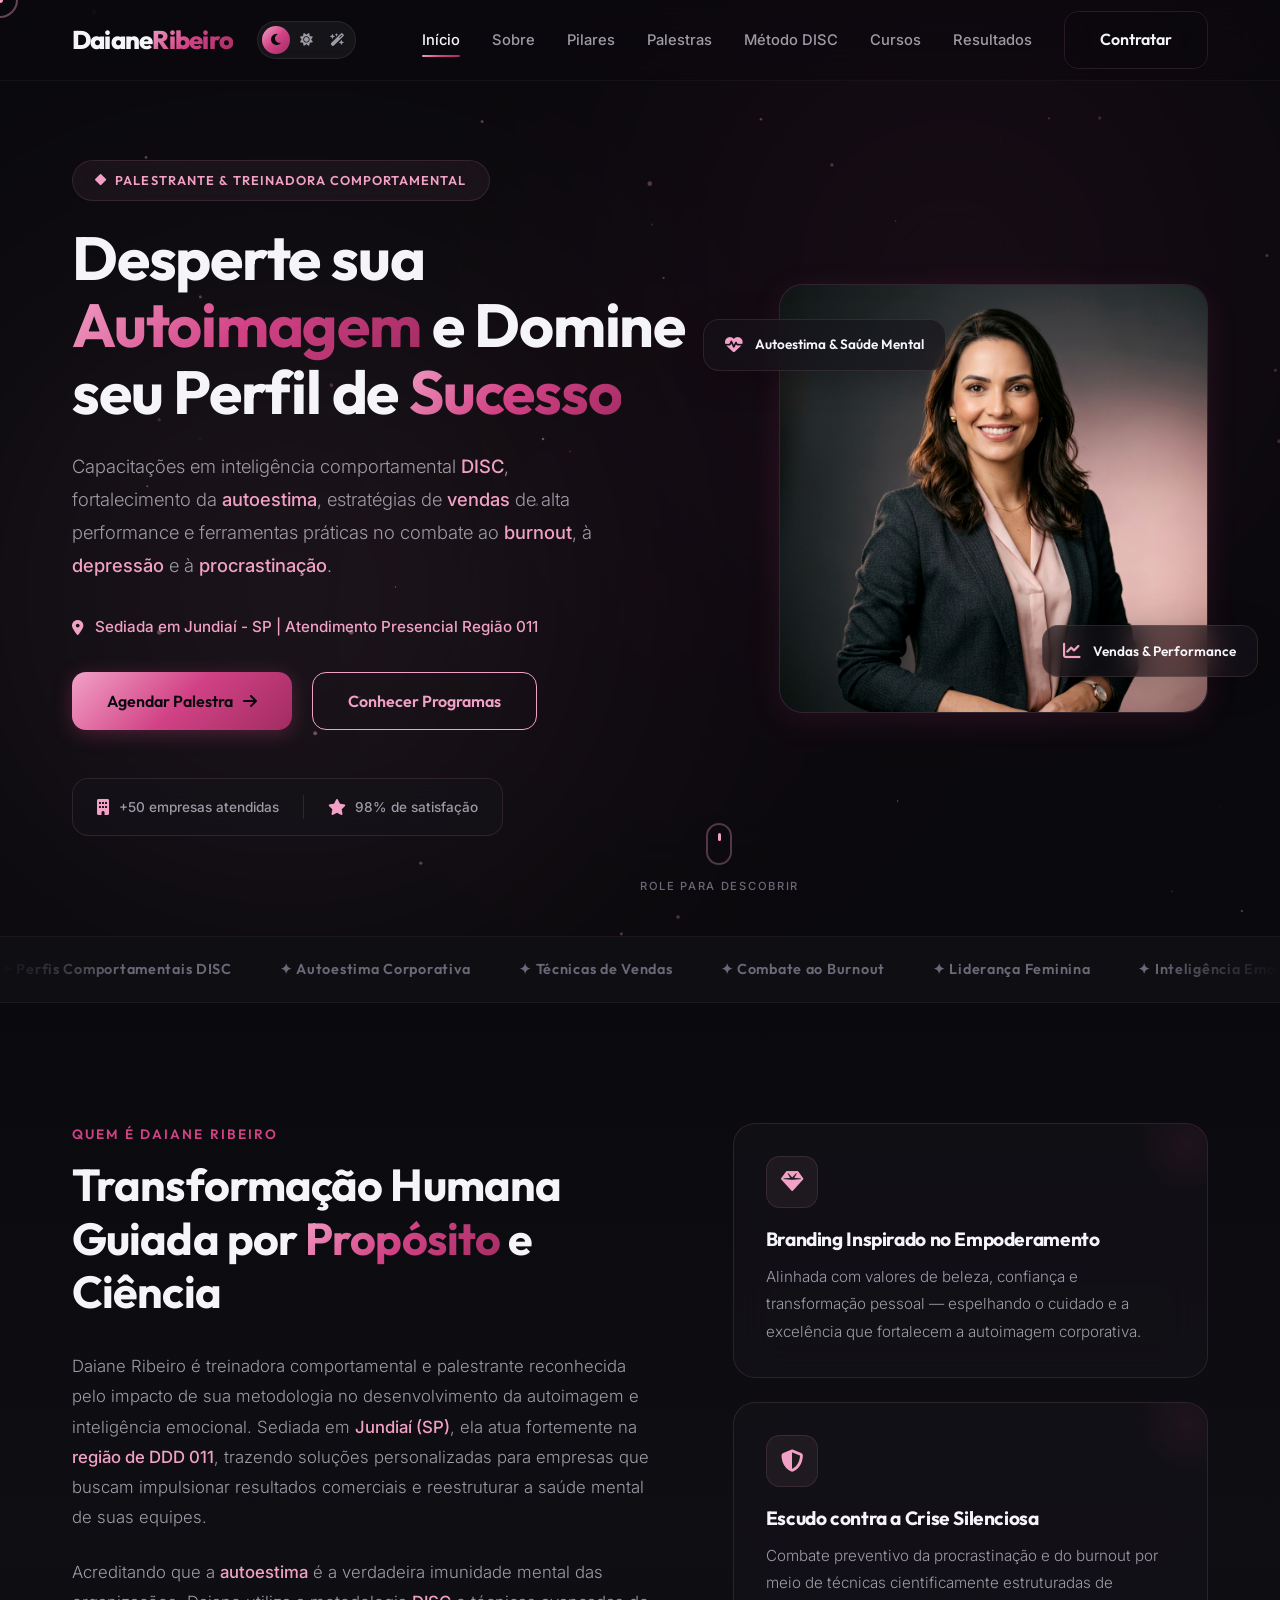
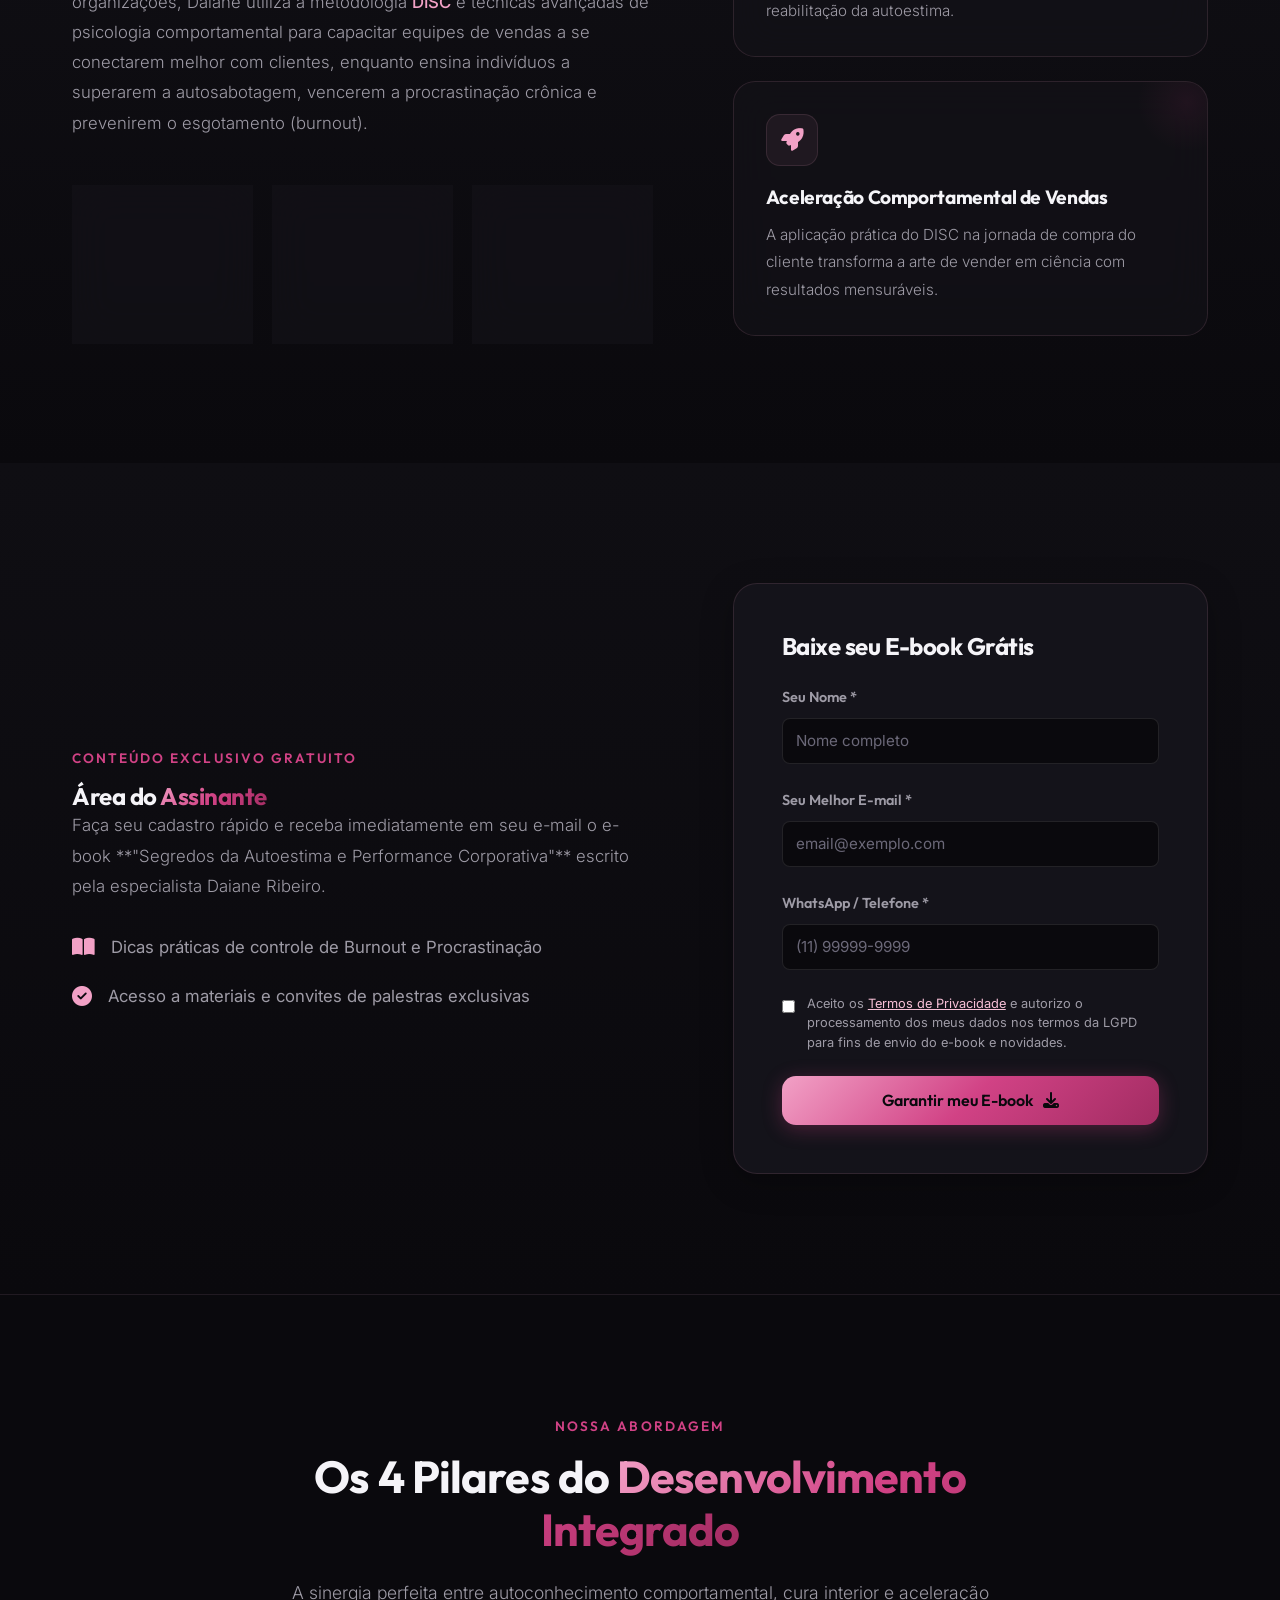
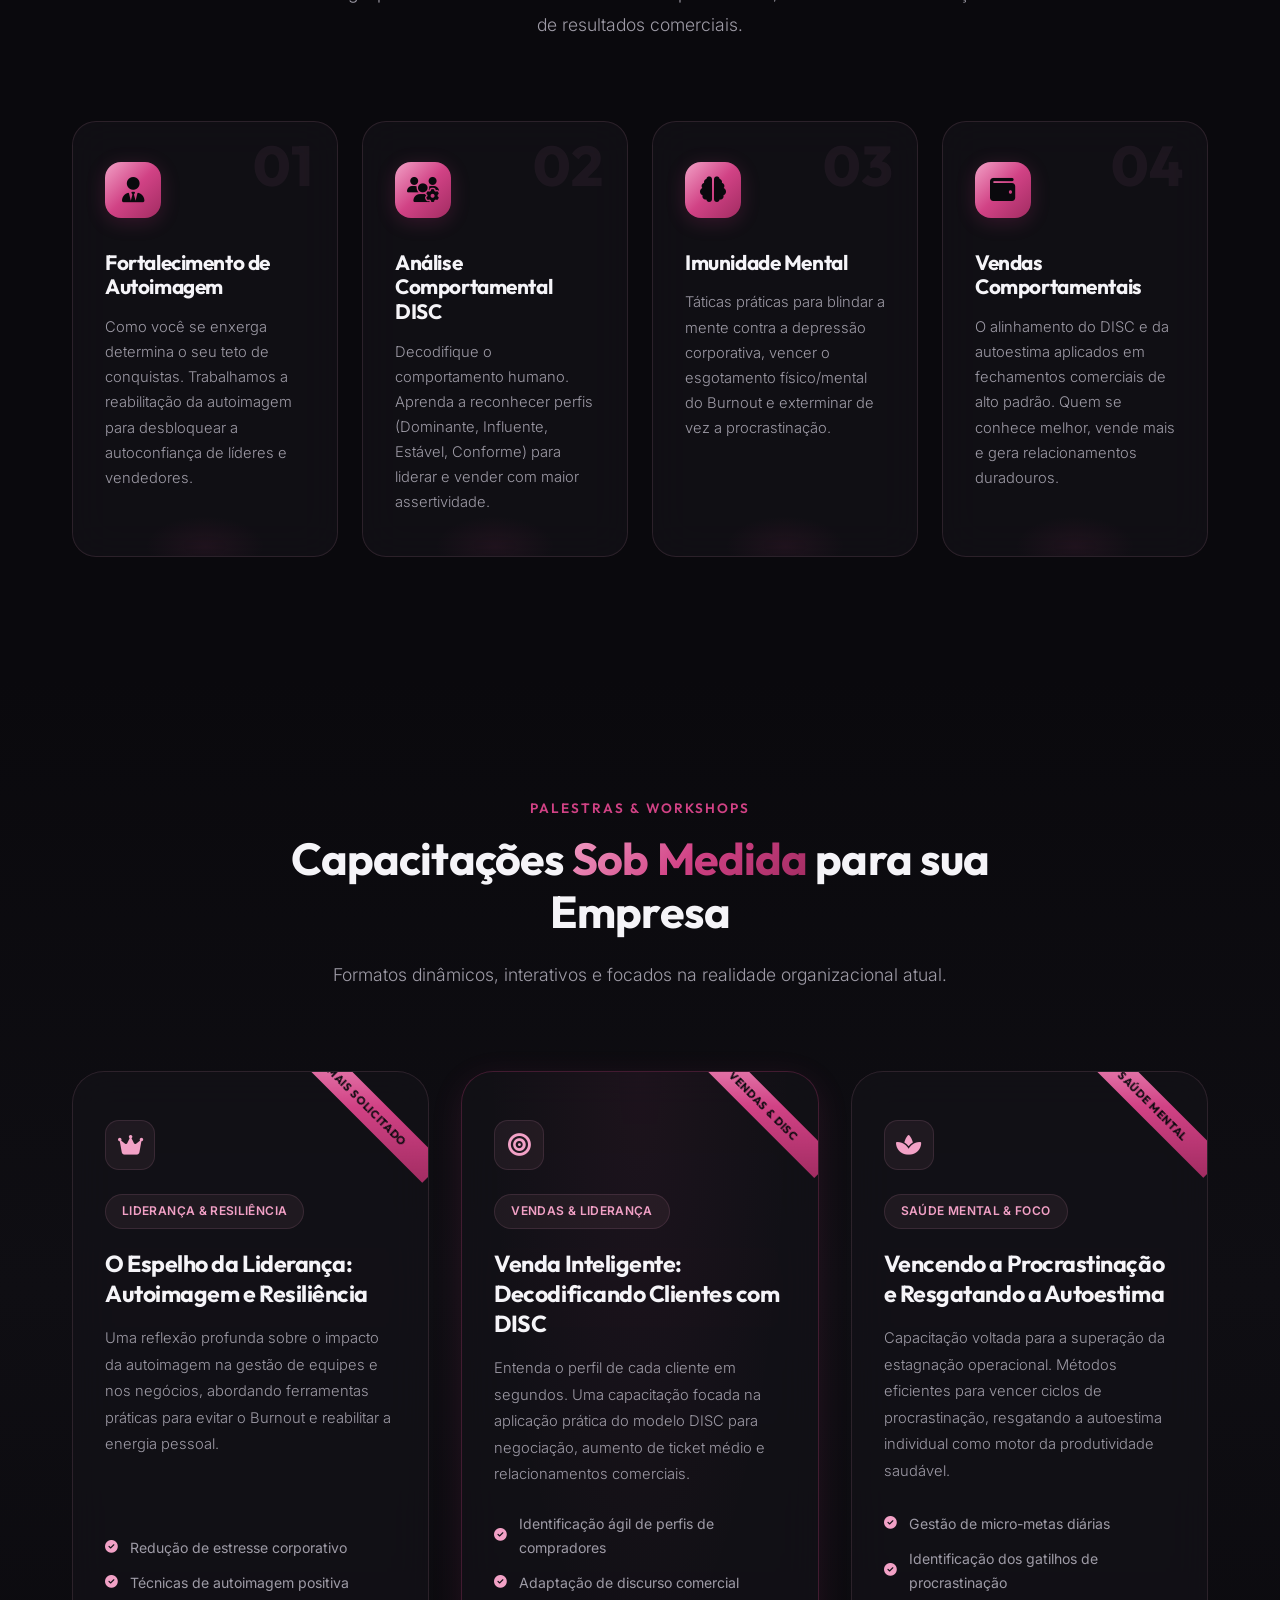
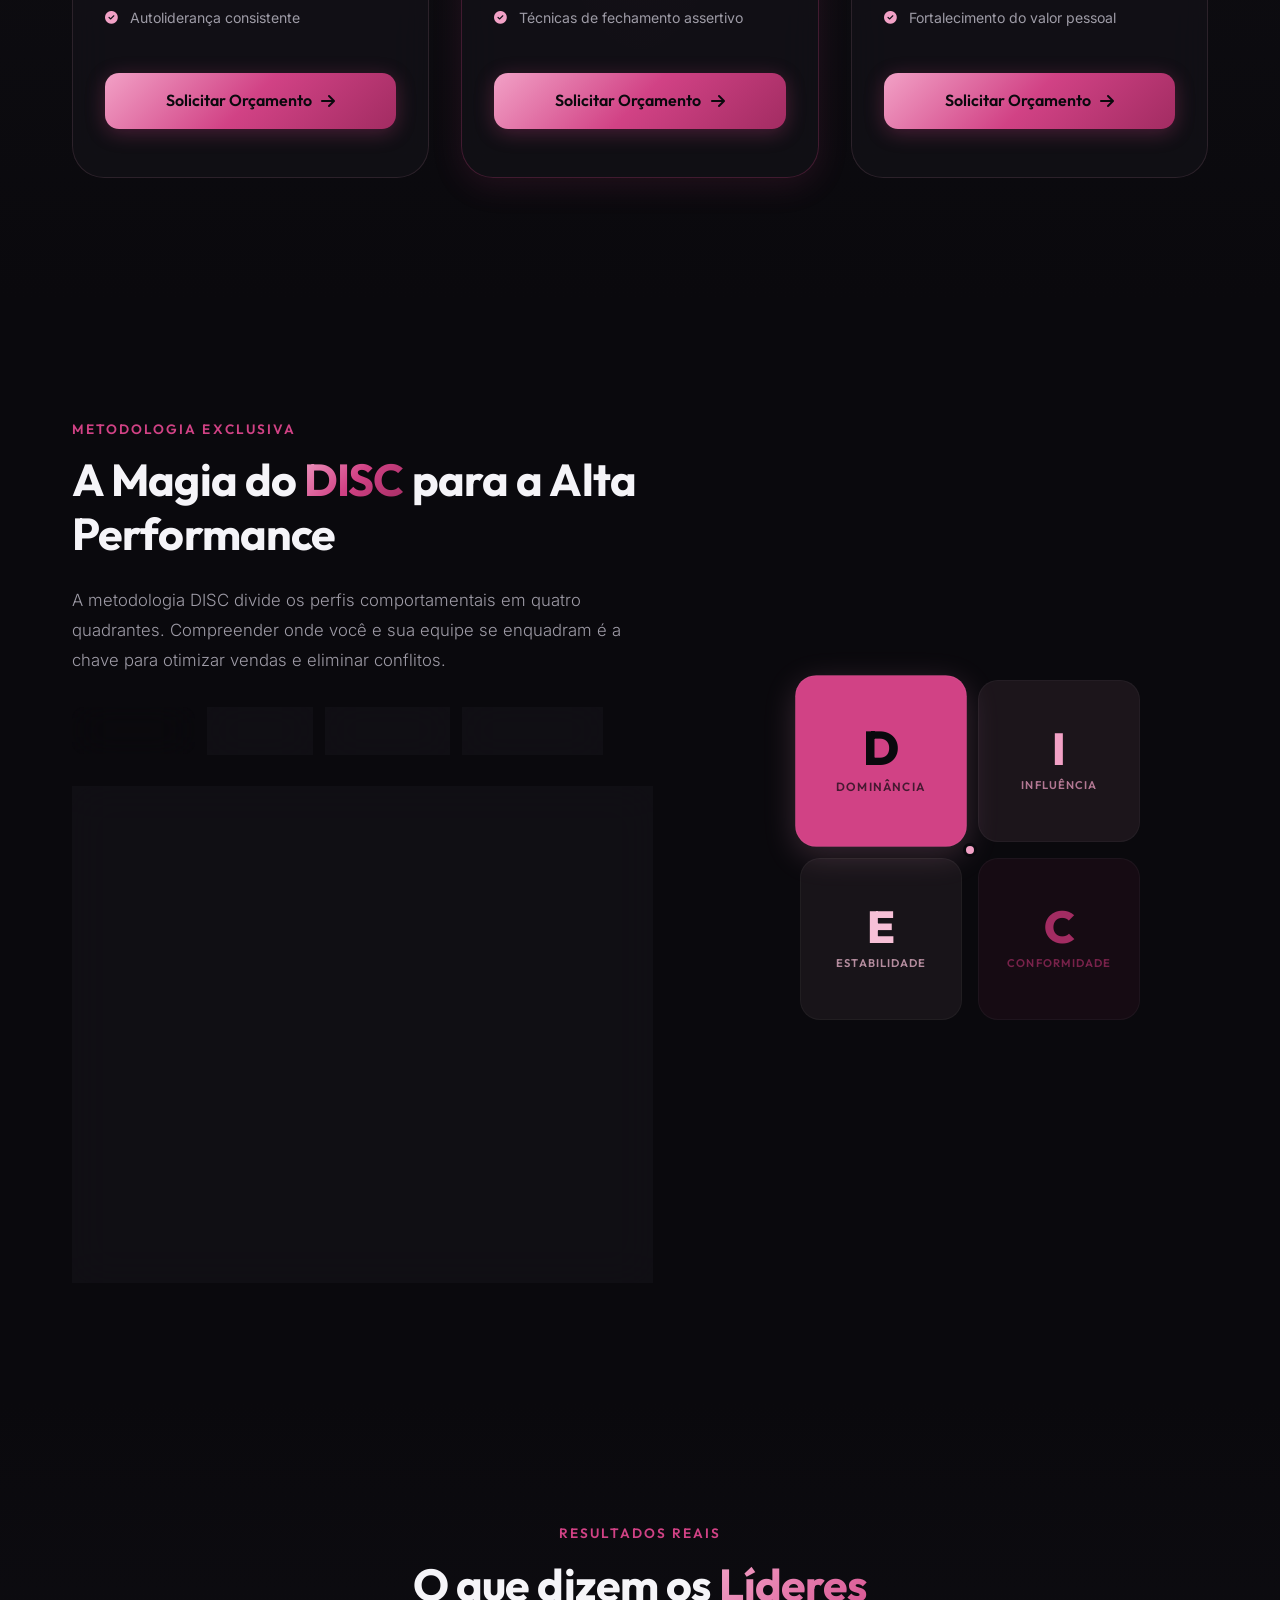
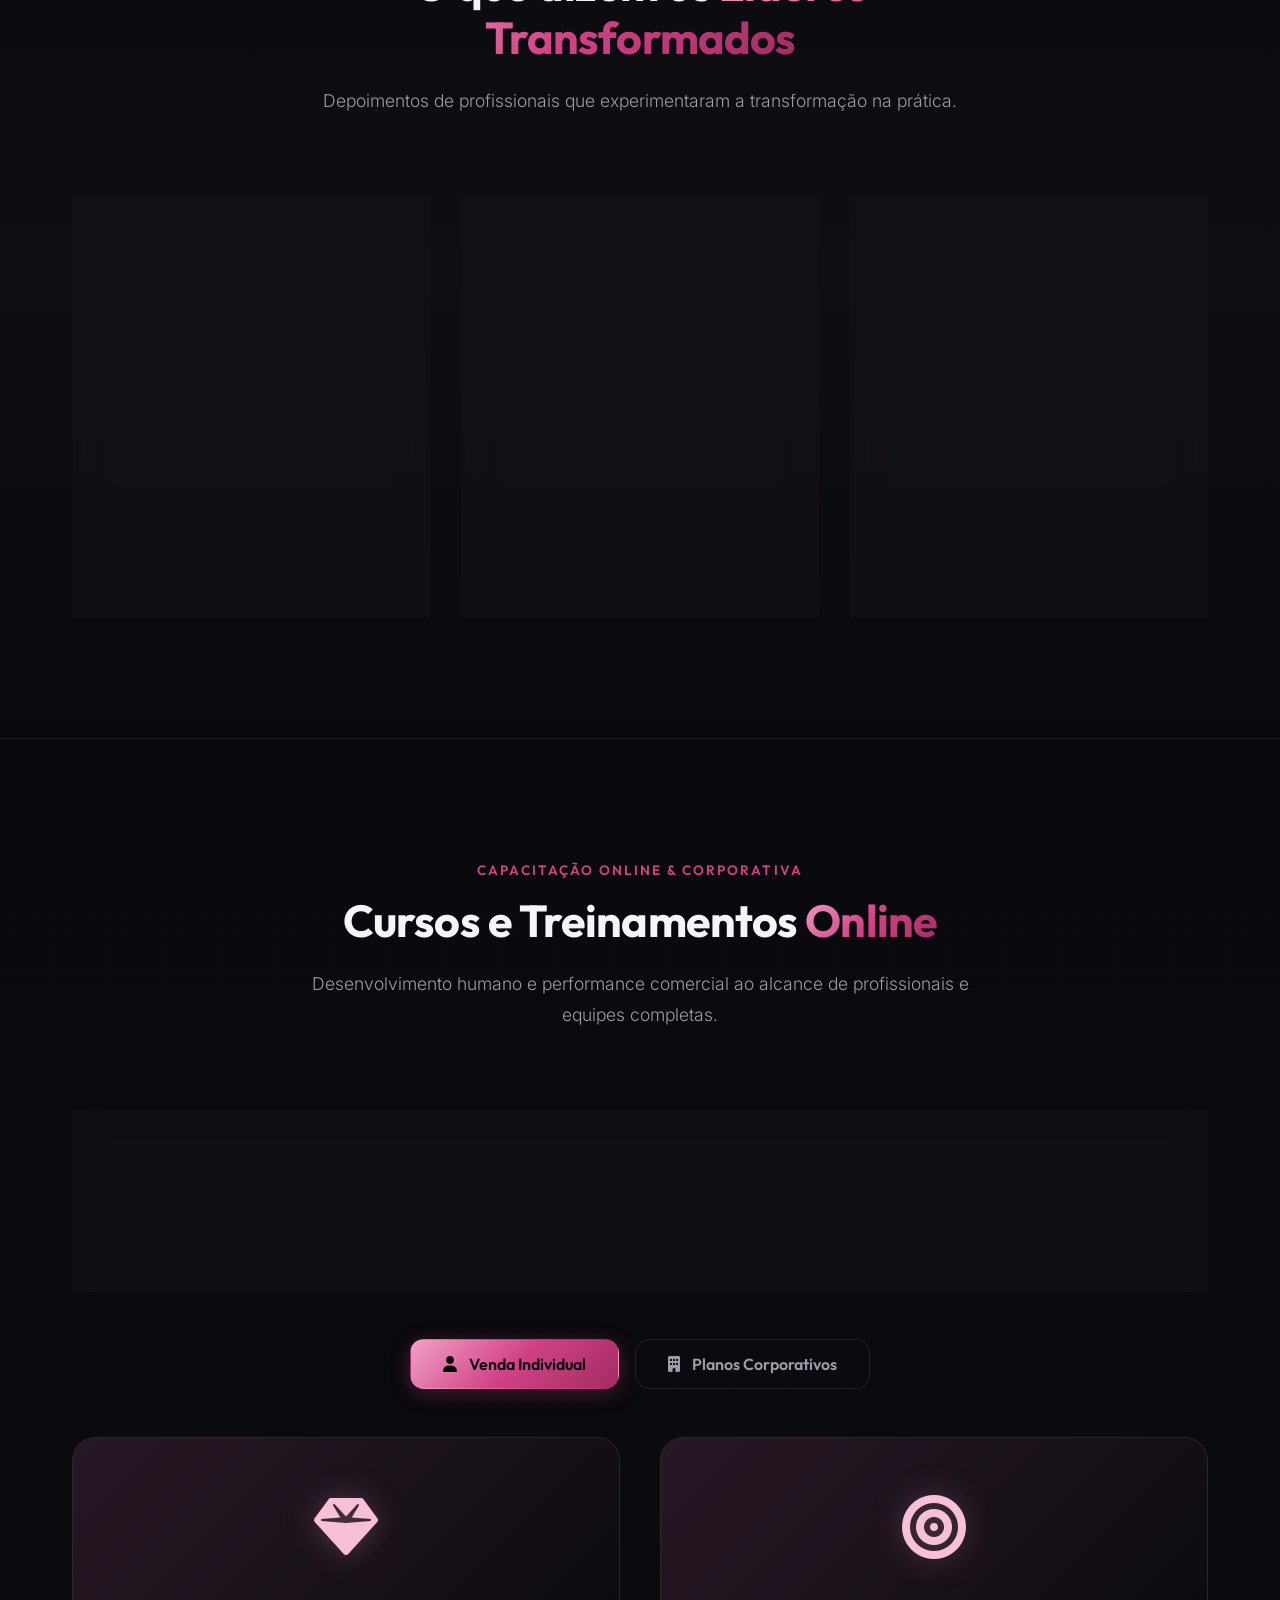
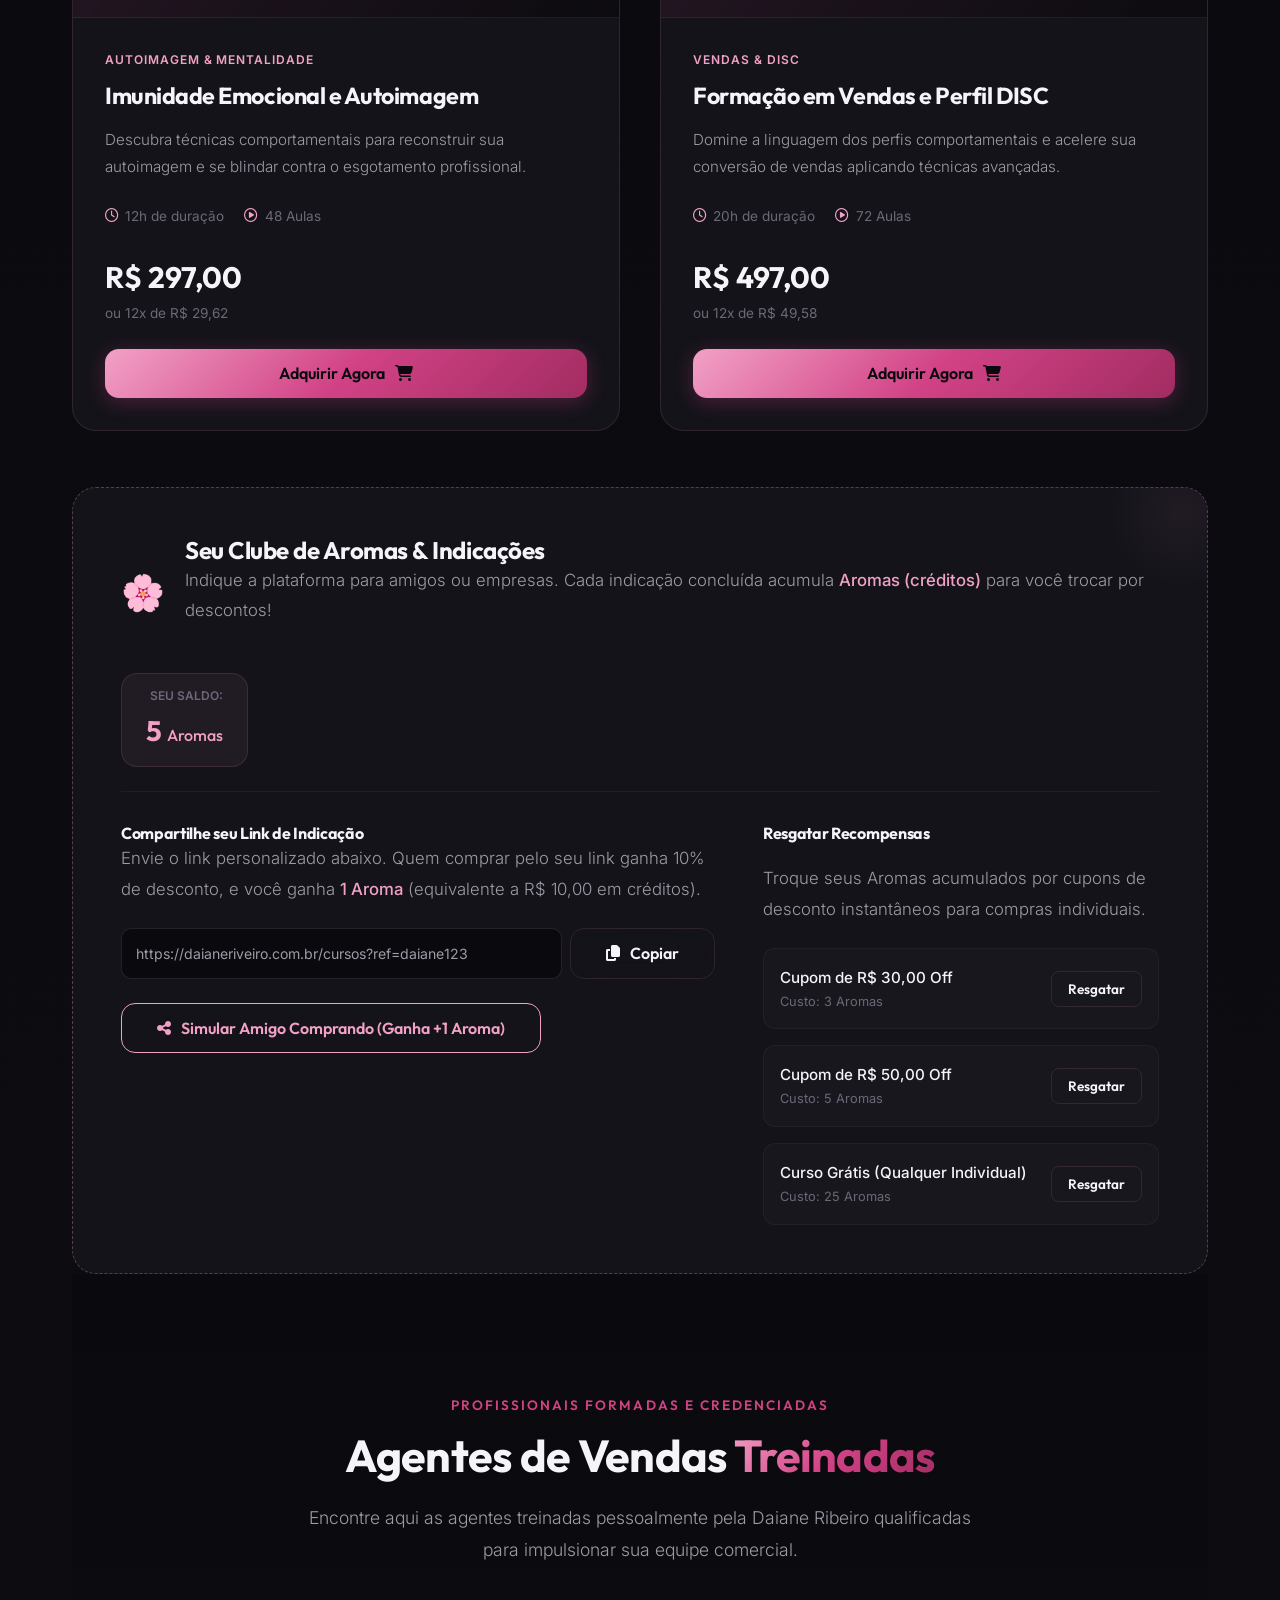
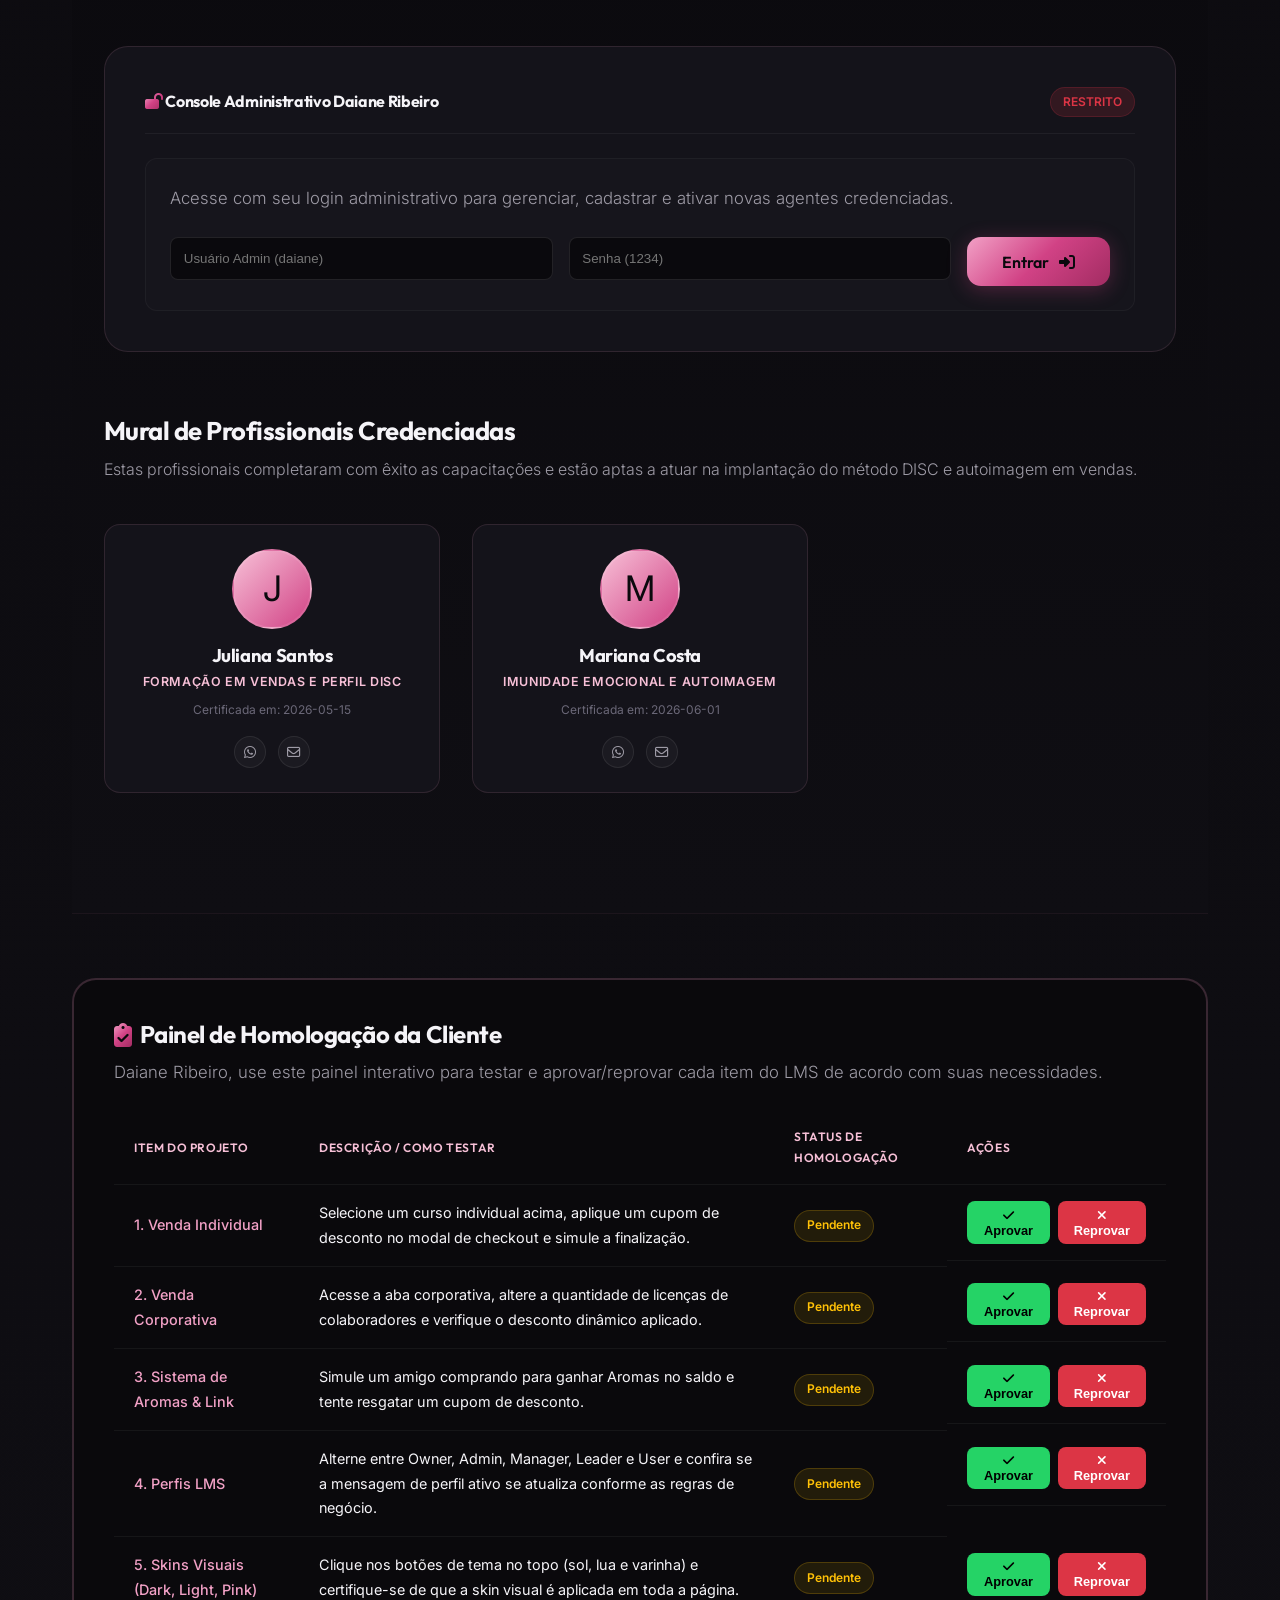
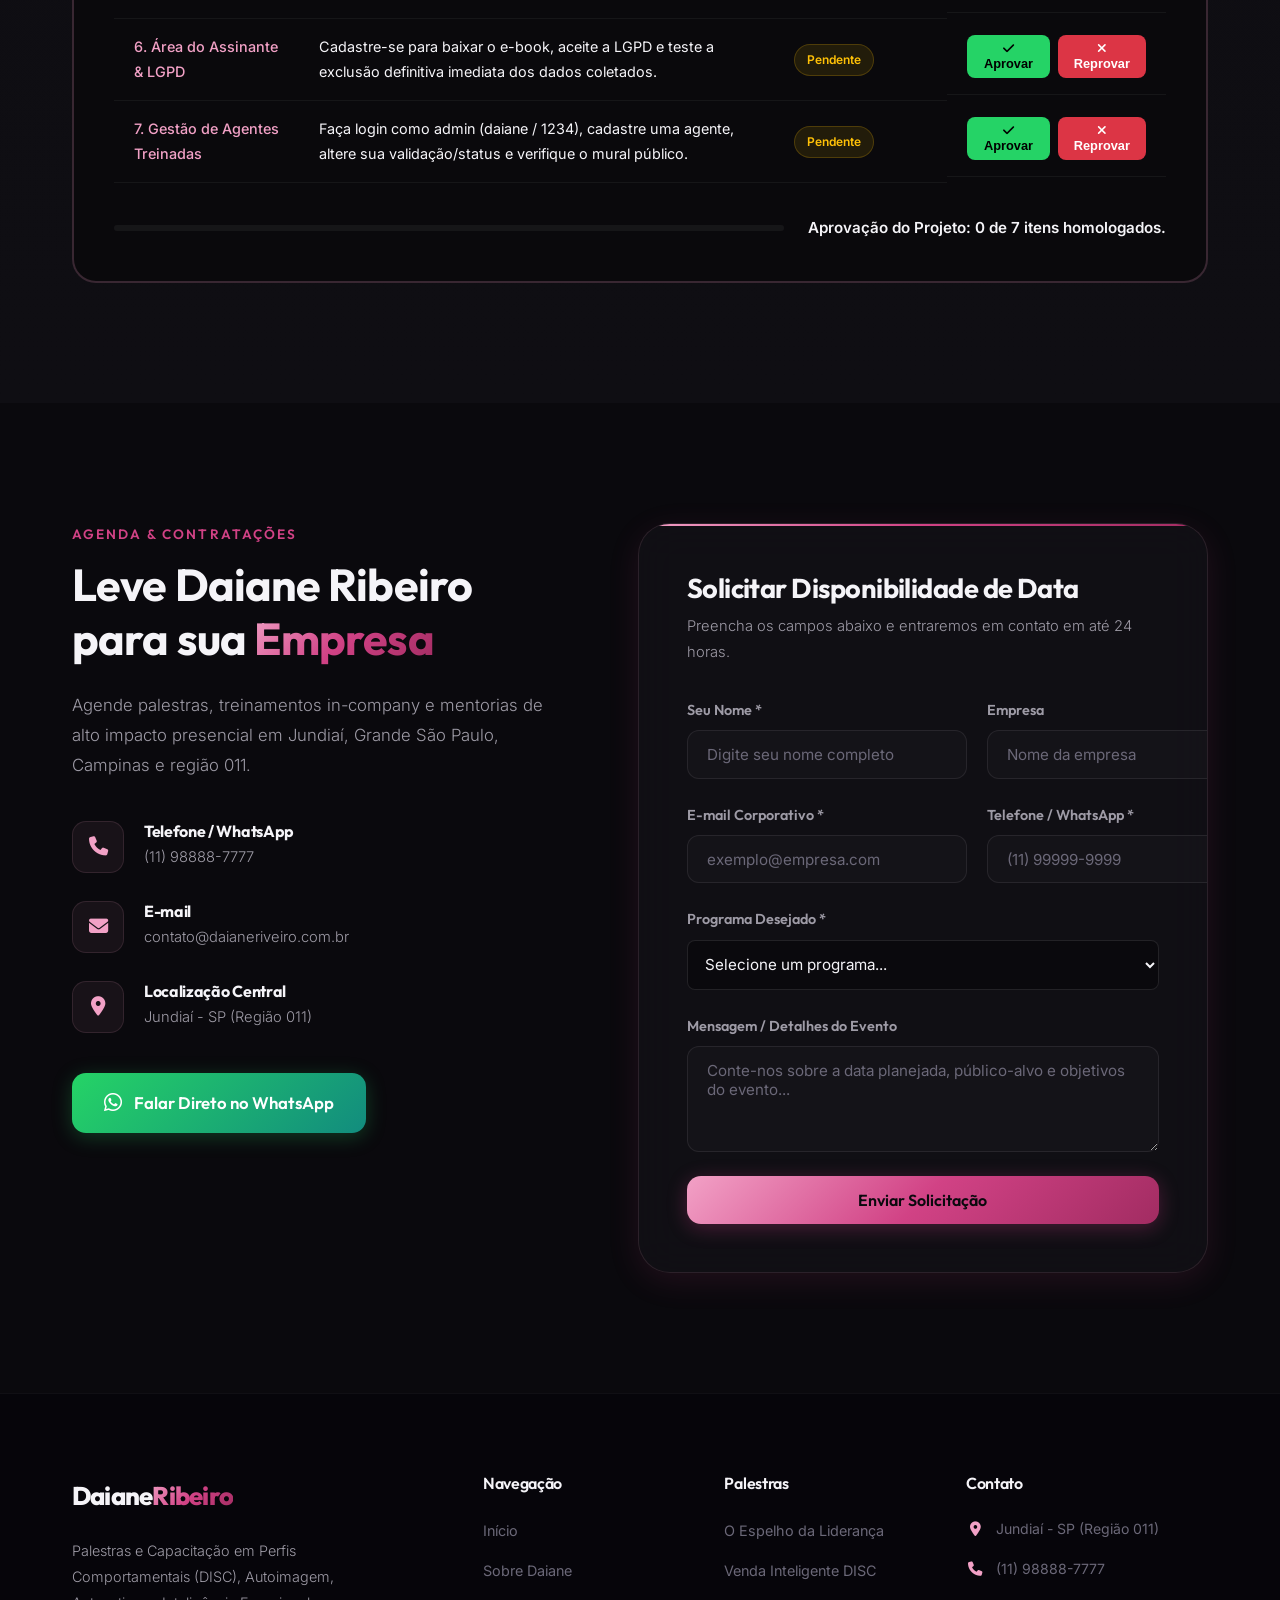
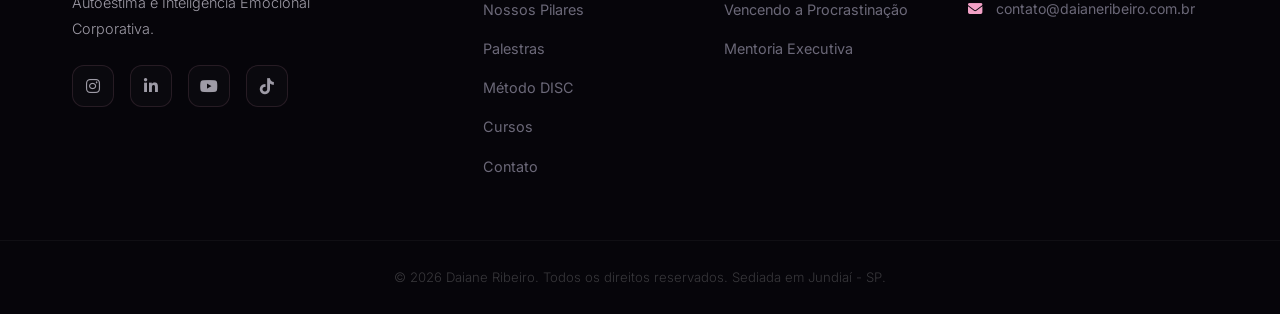
==== commit 694c9f78: "[IA] feat: skins Dark, Light e Pink (MaryKay), área do assinante com e-book, controle LGPD e painel " ====
--- a/cursos/index.html
+++ b/cursos/index.html
@@ -38,9 +38,17 @@
     <!-- Barra de Navegação -->
     <header class="header" id="siteHeader">
         <div class="container nav-container">
-            <a href="#" class="logo" aria-label="Página inicial">
-                Daiane<span>Ribeiro</span>
-            </a>
+            <div class="logo-skin-wrapper">
+                <a href="#" class="logo" aria-label="Página inicial">
+                    Daiane<span>Ribeiro</span>
+                </a>
+                <!-- Alternador de Skins Visuais -->
+                <div class="skin-selector" id="skinSelector" aria-label="Escolher visual da página">
+                    <button class="skin-btn active" data-skin="dark" title="Skin Sleek Dark"><i class="fa-solid fa-moon"></i></button>
+                    <button class="skin-btn" data-skin="light" title="Skin Elegant Light"><i class="fa-solid fa-sun"></i></button>
+                    <button class="skin-btn" data-skin="pink" title="Skin MaryKay Pink"><i class="fa-solid fa-wand-magic-sparkles"></i></button>
+                </div>
+            </div>
             <button class="mobile-nav-toggle" aria-label="Abrir menu" aria-expanded="false" id="navToggle">
                 <span class="hamburger-line"></span>
                 <span class="hamburger-line"></span>
@@ -204,6 +212,85 @@
                         <h4>Aceleração Comportamental de Vendas</h4>
                         <p>A aplicação prática do DISC na jornada de compra do cliente transforma a arte de vender em ciência com resultados mensuráveis.</p>
                         <div class="highlight-glow"></div>
+                    </div>
+                </div>
+            </div>
+        </section>
+        <!-- Área do Assinante (E-book & LGPD) -->
+        <section id="assinante" class="subscriber-section">
+            <div class="container subscriber-container">
+                <div class="subscriber-info" data-reveal="left">
+                    <span class="section-subtitle">Conteúdo Exclusivo Gratuito</span>
+                    <h2>Área do <span class="text-gradient">Assinante</span></h2>
+                    <p>Faça seu cadastro rápido e receba imediatamente em seu e-mail o e-book **"Segredos da Autoestima e Performance Corporativa"** escrito pela especialista Daiane Ribeiro.</p>
+                    
+                    <div class="subscriber-benefits-list">
+                        <div class="benefit-item">
+                            <i class="fa-solid fa-book-open"></i>
+                            <span>Dicas práticas de controle de Burnout e Procrastinação</span>
+                        </div>
+                        <div class="benefit-item">
+                            <i class="fa-solid fa-circle-check"></i>
+                            <span>Acesso a materiais e convites de palestras exclusivas</span>
+                        </div>
+                    </div>
+                </div>
+
+                <div class="subscriber-form-box" data-reveal="right">
+                    <div id="subscriberRegisterFormBox">
+                        <h3>Baixe seu E-book Grátis</h3>
+                        <form id="subscriberForm" onsubmit="event.preventDefault(); registerSubscriber();">
+                            <div class="form-group">
+                                <label for="subName">Seu Nome *</label>
+                                <input type="text" id="subName" required placeholder="Nome completo" autocomplete="name">
+                            </div>
+                            <div class="form-group">
+                                <label for="subEmail">Seu Melhor E-mail *</label>
+                                <input type="email" id="subEmail" required placeholder="email@exemplo.com" autocomplete="email">
+                            </div>
+                            <div class="form-group">
+                                <label for="subPhone">WhatsApp / Telefone *</label>
+                                <input type="tel" id="subPhone" required placeholder="(11) 99999-9999" autocomplete="tel">
+                            </div>
+                            
+                            <!-- Termo LGPD -->
+                            <div class="lgpd-checkbox-group">
+                                <input type="checkbox" id="subLgpdAccept" required>
+                                <label for="subLgpdAccept">
+                                    Aceito os <a href="#lgpdModalOpen" onclick="openLgpdModal(event)">Termos de Privacidade</a> e autorizo o processamento dos meus dados nos termos da LGPD para fins de envio do e-book e novidades.
+                                </label>
+                            </div>
+
+                            <button type="submit" class="btn btn-primary btn-full">
+                                <span>Garantir meu E-book</span>
+                                <i class="fa-solid fa-download"></i>
+                            </button>
+                        </form>
+                    </div>
+
+                    <!-- Estado Logado / Downloads e Gestão de Dados -->
+                    <div id="subscriberActiveBox" style="display: none;">
+                        <div class="subscriber-welcome-header">
+                            <div class="sub-avatar-icon">🌸</div>
+                            <div>
+                                <h3 id="subscriberWelcomeName">Olá, Assinante!</h3>
+                                <p>Seu acesso está ativo e em conformidade com a LGPD.</p>
+                            </div>
+                        </div>
+
+                        <div class="subscriber-actions-block">
+                            <a href="#" class="btn btn-primary btn-full" onclick="event.preventDefault(); alert('Download do E-book iniciado com sucesso!');">
+                                <i class="fa-solid fa-file-pdf"></i> Baixar E-book (PDF)
+                            </a>
+                            
+                            <div class="lgpd-management-box">
+                                <h4>Controle seus Dados (LGPD)</h4>
+                                <p>Você tem total controle sobre suas informações pessoais armazenadas no nosso banco de dados.</p>
+                                <button class="btn btn-outline btn-full btn-danger" onclick="deleteSubscriberData()">
+                                    <i class="fa-solid fa-trash-can"></i> Excluir meus Dados Permanentemente
+                                </button>
+                            </div>
+                        </div>
                     </div>
                 </div>
             </div>
@@ -650,6 +737,109 @@
                         </div>
                     </div>
                 </div>
+
+                <!-- Seção de Agentes Treinadas (Gestão e Mural) -->
+        <section id="agentes" class="agents-section">
+            <div class="container">
+                <div class="section-header" data-reveal="up">
+                    <span class="section-subtitle">Profissionais Formadas e Credenciadas</span>
+                    <h2>Agentes de Vendas <span class="text-gradient">Treinadas</span></h2>
+                    <p>Encontre aqui as agentes treinadas pessoalmente pela Daiane Ribeiro qualificadas para impulsionar sua equipe comercial.</p>
+                </div>
+
+                <!-- Painel Administrativo de Gestão (Login e CRUD para Daiane Ribeiro) -->
+                <div class="admin-agents-panel" data-reveal="up">
+                    <div class="admin-panel-header">
+                        <h4><i class="fa-solid fa-lock-open text-gradient"></i> Console Administrativo Daiane Ribeiro</h4>
+                        <span class="panel-badge-admin">Restrito</span>
+                    </div>
+
+                    <!-- Formulário de Login Administrativo -->
+                    <div id="adminLoginFormBox" class="admin-login-box">
+                        <p>Acesse com seu login administrativo para gerenciar, cadastrar e ativar novas agentes credenciadas.</p>
+                        <form id="adminLoginForm" onsubmit="event.preventDefault(); handleAdminLogin();" class="admin-login-inline-form">
+                            <div class="form-group-inline">
+                                <input type="text" id="adminUsername" placeholder="Usuário Admin (daiane)" required>
+                            </div>
+                            <div class="form-group-inline">
+                                <input type="password" id="adminPassword" placeholder="Senha (1234)" required>
+                            </div>
+                            <button type="submit" class="btn btn-primary">Entrar <i class="fa-solid fa-right-to-bracket"></i></button>
+                        </form>
+                        <span id="adminLoginError" class="error-message-inline">Credenciais inválidas. Tente daiane / 1234.</span>
+                    </div>
+
+                    <!-- Lousa de Gerenciamento de Agentes (Apenas Visível após login) -->
+                    <div id="adminDashboardBox" style="display: none;" class="admin-dashboard-box">
+                        <div class="admin-welcome-bar">
+                            <span>Bem-vinda, <strong>Daiane Ribeiro</strong>!</span>
+                            <button class="btn btn-secondary btn-sm" onclick="handleAdminLogout()">Sair <i class="fa-solid fa-right-from-bracket"></i></button>
+                        </div>
+
+                        <!-- Formulário de Cadastro de Agente -->
+                        <form id="addAgentForm" onsubmit="event.preventDefault(); registerAgent();" class="add-agent-form">
+                            <h5>Cadastrar Nova Agente Validada</h5>
+                            <div class="form-grid-admin">
+                                <div class="form-group">
+                                    <label for="agentName">Nome da Agente *</label>
+                                    <input type="text" id="agentName" required placeholder="Ex: Juliana Santos">
+                                </div>
+                                <div class="form-group">
+                                    <label for="agentCourse">Curso Concluído *</label>
+                                    <input type="text" id="agentCourse" required placeholder="Ex: Formação em Vendas e Perfil DISC">
+                                </div>
+                                <div class="form-group">
+                                    <label for="agentDate">Data da Formação *</label>
+                                    <input type="date" id="agentDate" required>
+                                </div>
+                                <div class="form-group">
+                                    <label for="agentPhone">WhatsApp de Contato *</label>
+                                    <input type="tel" id="agentPhone" required placeholder="(11) 99999-8888">
+                                </div>
+                                <div class="form-group">
+                                    <label for="agentEmail">E-mail de Contato *</label>
+                                    <input type="email" id="agentEmail" required placeholder="juliana@exemplo.com">
+                                </div>
+                                <div class="form-group">
+                                    <label for="agentPhoto">URL da Foto (Opcional)</label>
+                                    <input type="text" id="agentPhoto" placeholder="Link da foto (ou deixar em branco)">
+                                </div>
+                            </div>
+                            <button type="submit" class="btn btn-primary">Cadastrar e Certificar Agente <i class="fa-solid fa-certificate"></i></button>
+                        </form>
+
+                        <!-- Tabela de Controle de Agentes -->
+                        <div class="admin-agents-table-wrapper">
+                            <h5>Agentes sob Gestão</h5>
+                            <table class="admin-agents-table">
+                                <thead>
+                                    <tr>
+                                        <th>Agente</th>
+                                        <th>Curso / Formação</th>
+                                        <th>Contato</th>
+                                        <th>Status / Validação</th>
+                                        <th>Ações de Controle</th>
+                                    </tr>
+                                </thead>
+                                <tbody id="adminAgentsTableBody">
+                                    <!-- Conteúdo populado via JS -->
+                                </tbody>
+                            </table>
+                        </div>
+                    </div>
+                </div>
+
+                <!-- Mural Público de Agentes Treinadas (Exposição) -->
+                <div class="agents-mural-wrapper">
+                    <h4>Mural de Profissionais Credenciadas</h4>
+                    <p class="mural-intro">Estas profissionais completaram com êxito as capacitações e estão aptas a atuar na implantação do método DISC e autoimagem em vendas.</p>
+                    
+                    <div class="agents-mural-grid" id="publicAgentsMural">
+                        <!-- Cards gerados dinamicamente via JS -->
+                    </div>
+                </div>
+            </div>
+        </section>
 
                 <!-- PAINEL INTERATIVO DE HOMOLOGAÇÃO (Validação da Cliente Daiane Ribeiro) -->
                 <div class="homologacao-panel" id="homologacaoPanel" data-reveal="up">
@@ -705,6 +895,33 @@
                                         <button class="btn-reject" onclick="homologarItem('perfis-acesso', false)"><i class="fa-solid fa-xmark"></i> Reprovar</button>
                                     </td>
                                 </tr>
+                                <tr data-item-id="skins-visuais">
+                                    <td><strong>5. Skins Visuais (Dark, Light, Pink)</strong></td>
+                                    <td>Clique nos botões de tema no topo (sol, lua e varinha) e certifique-se de que a skin visual é aplicada em toda a página.</td>
+                                    <td><span class="status-badge status-pending" id="status-skins-visuais">Pendente</span></td>
+                                    <td class="action-buttons-cell">
+                                        <button class="btn-approve" onclick="homologarItem('skins-visuais', true)"><i class="fa-solid fa-check"></i> Aprovar</button>
+                                        <button class="btn-reject" onclick="homologarItem('skins-visuais', false)"><i class="fa-solid fa-xmark"></i> Reprovar</button>
+                                    </td>
+                                </tr>
+                                <tr data-item-id="lgpd-subscriber">
+                                    <td><strong>6. Área do Assinante & LGPD</strong></td>
+                                    <td>Cadastre-se para baixar o e-book, aceite a LGPD e teste a exclusão definitiva imediata dos dados coletados.</td>
+                                    <td><span class="status-badge status-pending" id="status-lgpd-subscriber">Pendente</span></td>
+                                    <td class="action-buttons-cell">
+                                        <button class="btn-approve" onclick="homologarItem('lgpd-subscriber', true)"><i class="fa-solid fa-check"></i> Aprovar</button>
+                                        <button class="btn-reject" onclick="homologarItem('lgpd-subscriber', false)"><i class="fa-solid fa-xmark"></i> Reprovar</button>
+                                    </td>
+                                </tr>
+                                <tr data-item-id="gestao-agentes">
+                                    <td><strong>7. Gestão de Agentes Treinadas</strong></td>
+                                    <td>Faça login como admin (daiane / 1234), cadastre uma agente, altere sua validação/status e verifique o mural público.</td>
+                                    <td><span class="status-badge status-pending" id="status-gestao-agentes">Pendente</span></td>
+                                    <td class="action-buttons-cell">
+                                        <button class="btn-approve" onclick="homologarItem('gestao-agentes', true)"><i class="fa-solid fa-check"></i> Aprovar</button>
+                                        <button class="btn-reject" onclick="homologarItem('gestao-agentes', false)"><i class="fa-solid fa-xmark"></i> Reprovar</button>
+                                    </td>
+                                </tr>
                             </tbody>
                         </table>
                     </div>
@@ -714,7 +931,7 @@
                             <div class="progresso-bar-fill" id="homologacaoProgressFill" style="width: 0%"></div>
                         </div>
                         <div class="homologacao-summary-text">
-                            Aprovação do Projeto: <span id="homologacaoApprovedCount">0</span> de 4 itens homologados.
+                            Aprovação do Projeto: <span id="homologacaoApprovedCount">0</span> de 7 itens homologados.
                         </div>
                     </div>
                 </div>
@@ -942,7 +1159,7 @@
                 </div>
                 <div class="footer-contact-item">
                     <i class="fa-solid fa-envelope"></i>
-                    <span>contato@daianeriveiro.com.br</span>
+                    <span>contato@daianeribeiro.com.br</span>
                 </div>
             </div>
         </div>
--- a/cursos/style.css
+++ b/cursos/style.css
@@ -2903,3 +2903,575 @@
         animation: none;
     }
 }
+
+/* ================================================================
+   Skins Visuais (Light e Pink)
+   ================================================================ */
+/* 1. Skin Elegant Light */
+body.skin-light {
+    --color-bg-dark: #F5F4F8;
+    --color-bg-elevated: #EAE8F0;
+    --color-bg-card: #FFFFFF;
+    --color-bg-card-hover: #F2F0F7;
+    --color-text-white: #0A090D;
+    --color-text-gray: #4A4852;
+    --color-text-muted: #7B7885;
+    
+    --glass-bg: rgba(255, 255, 255, 0.85);
+    --glass-bg-light: rgba(209, 66, 133, 0.05);
+    --glass-border: 1px solid rgba(209, 66, 133, 0.15);
+    --glass-border-hover: 1px solid rgba(209, 66, 133, 0.4);
+    
+    --shadow-sm: 0 4px 16px rgba(0, 0, 0, 0.08);
+    --shadow-md: 0 8px 32px rgba(0, 0, 0, 0.12);
+}
+
+body.skin-light .header {
+    background: rgba(245, 244, 248, 0.8);
+    border-bottom: 1px solid rgba(0, 0, 0, 0.06);
+}
+
+body.skin-light .header.scrolled {
+    background: rgba(245, 244, 248, 0.98);
+}
+
+body.skin-light .nav-link:hover,
+body.skin-light .nav-link.active {
+    color: #0A090D;
+}
+
+body.skin-light .about-stats .stat-card {
+    background: rgba(0, 0, 0, 0.02);
+    border: 1px solid rgba(0, 0, 0, 0.05);
+}
+
+body.skin-light .feature-card,
+body.skin-light .program-card,
+body.skin-light .testimonial-card,
+body.skin-light .contact-form-container,
+body.skin-light .checkout-modal-content {
+    background: #FFFFFF;
+    border: 1px solid rgba(209, 66, 133, 0.15);
+    box-shadow: 0 8px 32px rgba(0, 0, 0, 0.06);
+}
+
+body.skin-light .checkout-product-details,
+body.skin-light .checkout-coupon-section,
+body.skin-light .form-group select,
+body.skin-light .checkout-billing-form input {
+    background: #F5F4F8;
+    color: #0A090D;
+    border: 1px solid rgba(0, 0, 0, 0.1);
+}
+
+body.skin-light .homologacao-panel {
+    background: #FFFFFF;
+    border-color: rgba(209, 66, 133, 0.25);
+    box-shadow: 0 8px 32px rgba(0, 0, 0, 0.08);
+}
+
+body.skin-light .homologacao-table td,
+body.skin-light .homologacao-table th {
+    border-bottom-color: rgba(0, 0, 0, 0.06);
+}
+
+/* 2. Skin MaryKay Pink */
+body.skin-pink {
+    --color-bg-dark: #A22C62;
+    --color-bg-elevated: #8A2050;
+    --color-bg-card: #F2A1C6;
+    --color-bg-card-hover: #F5B5D3;
+    --color-text-white: #FFFFFF;
+    --color-text-gray: #FFE3F0;
+    --color-text-muted: #FFB7D9;
+
+    --color-primary: #FFFFFF;
+    --color-primary-light: #FFE3F0;
+    --color-primary-dark: #D14285;
+    
+    --glass-bg: rgba(138, 32, 80, 0.7);
+    --glass-bg-light: rgba(255, 255, 255, 0.1);
+    --glass-border: 1px solid rgba(255, 255, 255, 0.25);
+    --glass-border-hover: 1px solid rgba(255, 255, 255, 0.5);
+
+    --color-primary-gradient: linear-gradient(135deg, #FFFFFF 0%, #FFE3F0 100%);
+}
+
+body.skin-pink .btn-primary {
+    background: #FFFFFF;
+    color: #A22C62;
+    box-shadow: 0 4px 20px rgba(255, 255, 255, 0.2);
+}
+
+body.skin-pink .btn-primary:hover {
+    background: #FFE3F0;
+    box-shadow: 0 8px 30px rgba(255, 255, 255, 0.4);
+    transform: translateY(-2px);
+}
+
+body.skin-pink .logo span {
+    background: none;
+    -webkit-background-clip: unset;
+    background-clip: unset;
+    -webkit-text-fill-color: initial;
+    color: #FFE3F0;
+}
+
+body.skin-pink .text-gradient {
+    background: none;
+    -webkit-background-clip: unset;
+    background-clip: unset;
+    -webkit-text-fill-color: initial;
+    color: #FFE3F0;
+}
+
+body.skin-pink .feature-card,
+body.skin-pink .program-card,
+body.skin-pink .testimonial-card,
+body.skin-pink .contact-form-container,
+body.skin-pink .checkout-modal-content,
+body.skin-pink .subscriber-form-box,
+body.skin-pink .admin-agents-panel {
+    background: rgba(138, 32, 80, 0.65);
+    border: 1px solid rgba(255, 255, 255, 0.2);
+}
+
+body.skin-pink .checkout-product-details,
+body.skin-pink .checkout-coupon-section,
+body.skin-pink .form-group select,
+body.skin-pink .checkout-billing-form input,
+body.skin-pink .subscriber-form-box input {
+    background: rgba(0, 0, 0, 0.2);
+    color: #FFFFFF;
+    border: 1px solid rgba(255, 255, 255, 0.15);
+}
+
+body.skin-pink .checkout-billing-form input::placeholder,
+body.skin-pink .subscriber-form-box input::placeholder {
+    color: rgba(255, 255, 255, 0.6);
+}
+
+body.skin-pink .homologacao-panel {
+    background: rgba(138, 32, 80, 0.85);
+    border-color: rgba(255, 255, 255, 0.3);
+}
+
+body.skin-pink .status-badge {
+    background: rgba(255, 255, 255, 0.1);
+    color: #FFFFFF;
+}
+
+/* Skin selector styles */
+.logo-skin-wrapper {
+    display: flex;
+    align-items: center;
+    gap: 1.5rem;
+}
+
+.skin-selector {
+    display: flex;
+    background: rgba(255, 255, 255, 0.05);
+    border: 1px solid rgba(255, 255, 255, 0.08);
+    padding: 0.25rem;
+    border-radius: 50px;
+    gap: 0.15rem;
+}
+
+.skin-btn {
+    background: transparent;
+    border: none;
+    color: var(--color-text-gray);
+    width: 28px;
+    height: 28px;
+    border-radius: 50%;
+    cursor: pointer;
+    font-size: 0.8rem;
+    display: flex;
+    align-items: center;
+    justify-content: center;
+    transition: var(--transition-fast);
+}
+
+.skin-btn:hover {
+    color: var(--color-text-white);
+    background: rgba(255, 255, 255, 0.05);
+}
+
+.skin-btn.active {
+    background: var(--color-primary-gradient);
+    color: var(--color-bg-dark);
+}
+
+/* ================================================================
+   Área do Assinante e LGPD
+   ================================================================ */
+.subscriber-section {
+    padding: var(--section-padding);
+    background: linear-gradient(180deg, var(--color-bg-elevated) 0%, var(--color-bg-dark) 100%);
+    border-bottom: 1px solid rgba(242, 161, 198, 0.08);
+}
+
+.subscriber-container {
+    display: grid;
+    grid-template-columns: 1.1fr 0.9fr;
+    gap: 5rem;
+    align-items: center;
+}
+
+.subscriber-benefits-list {
+    margin-top: 2rem;
+    display: flex;
+    flex-direction: column;
+    gap: 1.25rem;
+}
+
+.benefit-item {
+    display: flex;
+    align-items: center;
+    gap: 1rem;
+    font-size: 1.05rem;
+    color: var(--color-text-gray);
+}
+
+.benefit-item i {
+    color: var(--color-primary);
+    font-size: 1.25rem;
+}
+
+.subscriber-form-box {
+    background: var(--color-bg-card);
+    border: var(--glass-border);
+    padding: 3rem;
+    border-radius: var(--border-radius-lg);
+    box-shadow: var(--shadow-md);
+}
+
+.subscriber-form-box h3 {
+    margin-bottom: 1.5rem;
+    font-size: 1.5rem;
+}
+
+.subscriber-form-box input {
+    width: 100%;
+    background: var(--color-bg-dark);
+    border: 1px solid rgba(255, 255, 255, 0.1);
+    color: var(--color-text-white);
+    padding: 0.8rem;
+    border-radius: 8px;
+    font-family: var(--font-body);
+}
+
+.lgpd-checkbox-group {
+    display: flex;
+    gap: 0.75rem;
+    margin-bottom: 1.5rem;
+    align-items: flex-start;
+}
+
+.lgpd-checkbox-group input {
+    width: auto;
+    margin-top: 0.35rem;
+}
+
+.lgpd-checkbox-group label {
+    font-size: 0.8rem;
+    color: var(--color-text-gray);
+    line-height: 1.5;
+}
+
+.lgpd-checkbox-group a {
+    color: var(--color-primary-light);
+    text-decoration: underline;
+}
+
+.subscriber-welcome-header {
+    display: flex;
+    align-items: center;
+    gap: 1rem;
+    border-bottom: 1px solid rgba(255, 255, 255, 0.05);
+    padding-bottom: 1.25rem;
+    margin-bottom: 1.5rem;
+}
+
+.sub-avatar-icon {
+    font-size: 2.2rem;
+}
+
+.subscriber-actions-block {
+    display: flex;
+    flex-direction: column;
+    gap: 1.5rem;
+}
+
+.lgpd-management-box {
+    background: rgba(255, 255, 255, 0.01);
+    border: 1px dashed rgba(255, 255, 255, 0.08);
+    padding: 1.5rem;
+    border-radius: 12px;
+}
+
+.lgpd-management-box h4 {
+    font-size: 1rem;
+    margin-bottom: 0.5rem;
+    color: var(--color-primary);
+}
+
+.lgpd-management-box p {
+    font-size: 0.8rem;
+    margin-bottom: 1.25rem;
+}
+
+.btn-danger {
+    border-color: #dc3545 !important;
+    color: #dc3545 !important;
+}
+
+.btn-danger:hover {
+    background: #dc3545 !important;
+    color: #FFFFFF !important;
+}
+
+/* ================================================================
+   Gestão e Mural de Agentes
+   ================================================================ */
+.agents-section {
+    padding: var(--section-padding);
+    background: linear-gradient(180deg, var(--color-bg-dark) 0%, var(--color-bg-elevated) 100%);
+    border-bottom: 1px solid rgba(242, 161, 198, 0.08);
+}
+
+.admin-agents-panel {
+    background: var(--color-bg-card);
+    border: var(--glass-border);
+    border-radius: var(--border-radius-lg);
+    padding: 2.5rem;
+    margin-bottom: 4rem;
+}
+
+.admin-panel-header {
+    display: flex;
+    justify-content: space-between;
+    align-items: center;
+    border-bottom: 1px solid rgba(255, 255, 255, 0.05);
+    padding-bottom: 1rem;
+    margin-bottom: 1.5rem;
+}
+
+.panel-badge-admin {
+    background: rgba(220, 53, 69, 0.15);
+    color: #dc3545;
+    border: 1px solid rgba(220, 53, 69, 0.2);
+    font-size: 0.75rem;
+    font-weight: 600;
+    padding: 0.25rem 0.75rem;
+    border-radius: 50px;
+    text-transform: uppercase;
+}
+
+.admin-login-box {
+    background: rgba(255, 255, 255, 0.01);
+    border: 1px solid rgba(255, 255, 255, 0.04);
+    padding: 1.5rem;
+    border-radius: 12px;
+}
+
+.admin-login-inline-form {
+    display: flex;
+    gap: 1rem;
+    flex-wrap: wrap;
+    margin-top: 1rem;
+}
+
+.form-group-inline {
+    flex-grow: 1;
+}
+
+.admin-login-inline-form input {
+    width: 100%;
+    background: var(--color-bg-dark);
+    border: 1px solid rgba(255, 255, 255, 0.1);
+    color: var(--color-text-white);
+    padding: 0.8rem;
+    border-radius: 8px;
+}
+
+.error-message-inline {
+    display: none;
+    color: #dc3545;
+    font-size: 0.8rem;
+    margin-top: 0.5rem;
+}
+
+.admin-welcome-bar {
+    display: flex;
+    justify-content: space-between;
+    align-items: center;
+    background: rgba(255, 255, 255, 0.02);
+    padding: 0.75rem 1.25rem;
+    border-radius: 8px;
+    margin-bottom: 2rem;
+}
+
+.add-agent-form {
+    background: rgba(255, 255, 255, 0.01);
+    border: 1px solid rgba(255, 255, 255, 0.03);
+    padding: 1.5rem;
+    border-radius: 12px;
+    margin-bottom: 2.5rem;
+}
+
+.add-agent-form h5 {
+    font-size: 1.1rem;
+    margin-bottom: 1.25rem;
+    color: var(--color-primary-light);
+}
+
+.form-grid-admin {
+    display: grid;
+    grid-template-columns: repeat(3, 1fr);
+    gap: 1.25rem;
+    margin-bottom: 1.5rem;
+}
+
+.form-grid-admin input {
+    width: 100%;
+    background: var(--color-bg-dark);
+    border: 1px solid rgba(255, 255, 255, 0.1);
+    color: var(--color-text-white);
+    padding: 0.75rem;
+    border-radius: 6px;
+}
+
+.admin-agents-table-wrapper h5 {
+    font-size: 1.1rem;
+    margin-bottom: 1rem;
+    color: var(--color-primary-light);
+}
+
+.admin-agents-table {
+    width: 100%;
+    border-collapse: collapse;
+    font-size: 0.85rem;
+}
+
+.admin-agents-table th,
+.admin-agents-table td {
+    padding: 0.75rem 1rem;
+    border-bottom: 1px solid rgba(255, 255, 255, 0.05);
+}
+
+.admin-agents-table th {
+    color: var(--color-text-muted);
+    font-weight: 600;
+    text-align: left;
+}
+
+/* Mural de Agentes */
+.agents-mural-wrapper {
+    margin-top: 2rem;
+}
+
+.agents-mural-wrapper h4 {
+    font-size: 1.6rem;
+    margin-bottom: 0.5rem;
+}
+
+.mural-intro {
+    font-size: 1rem;
+    margin-bottom: 2.5rem;
+}
+
+.agents-mural-grid {
+    display: grid;
+    grid-template-columns: repeat(3, 1fr);
+    gap: 2rem;
+}
+
+.agent-mural-card {
+    background: var(--color-bg-card);
+    border: var(--glass-border);
+    border-radius: 16px;
+    padding: 1.5rem;
+    display: flex;
+    flex-direction: column;
+    align-items: center;
+    text-align: center;
+    transition: var(--transition-smooth);
+}
+
+.agent-mural-card:hover {
+    transform: translateY(-5px);
+    border-color: rgba(242, 161, 198, 0.3);
+    box-shadow: var(--shadow-glow);
+}
+
+.agent-card-avatar {
+    width: 80px;
+    height: 80px;
+    border-radius: 50%;
+    background: linear-gradient(135deg, var(--color-primary-light) 0%, var(--color-primary-dark) 100%);
+    display: flex;
+    align-items: center;
+    justify-content: center;
+    font-size: 2.2rem;
+    margin-bottom: 1rem;
+    color: var(--color-bg-dark);
+    object-fit: cover;
+    border: 2px solid rgba(255, 255, 255, 0.1);
+}
+
+.agent-mural-card h5 {
+    font-size: 1.15rem;
+    margin-bottom: 0.25rem;
+}
+
+.agent-card-course {
+    font-size: 0.78rem;
+    text-transform: uppercase;
+    font-weight: 600;
+    color: var(--color-primary-light);
+    letter-spacing: 0.05em;
+    margin-bottom: 0.5rem;
+}
+
+.agent-card-date {
+    font-size: 0.75rem;
+    color: var(--color-text-muted);
+    margin-bottom: 1rem;
+}
+
+.agent-card-contacts {
+    display: flex;
+    gap: 0.75rem;
+    margin-top: auto;
+}
+
+.agent-contact-link {
+    width: 32px;
+    height: 32px;
+    background: rgba(255, 255, 255, 0.03);
+    border: 1px solid rgba(255, 255, 255, 0.08);
+    color: var(--color-text-gray);
+    display: flex;
+    align-items: center;
+    justify-content: center;
+    border-radius: 50%;
+    font-size: 0.85rem;
+    transition: var(--transition-fast);
+}
+
+.agent-contact-link:hover {
+    color: var(--color-primary);
+    border-color: var(--color-primary);
+    background: rgba(242, 161, 198, 0.05);
+}
+
+@media (max-width: 992px) {
+    .subscriber-container,
+    .form-grid-admin,
+    .agents-mural-grid {
+        grid-template-columns: 1fr;
+        gap: 2.5rem;
+    }
+}
+
